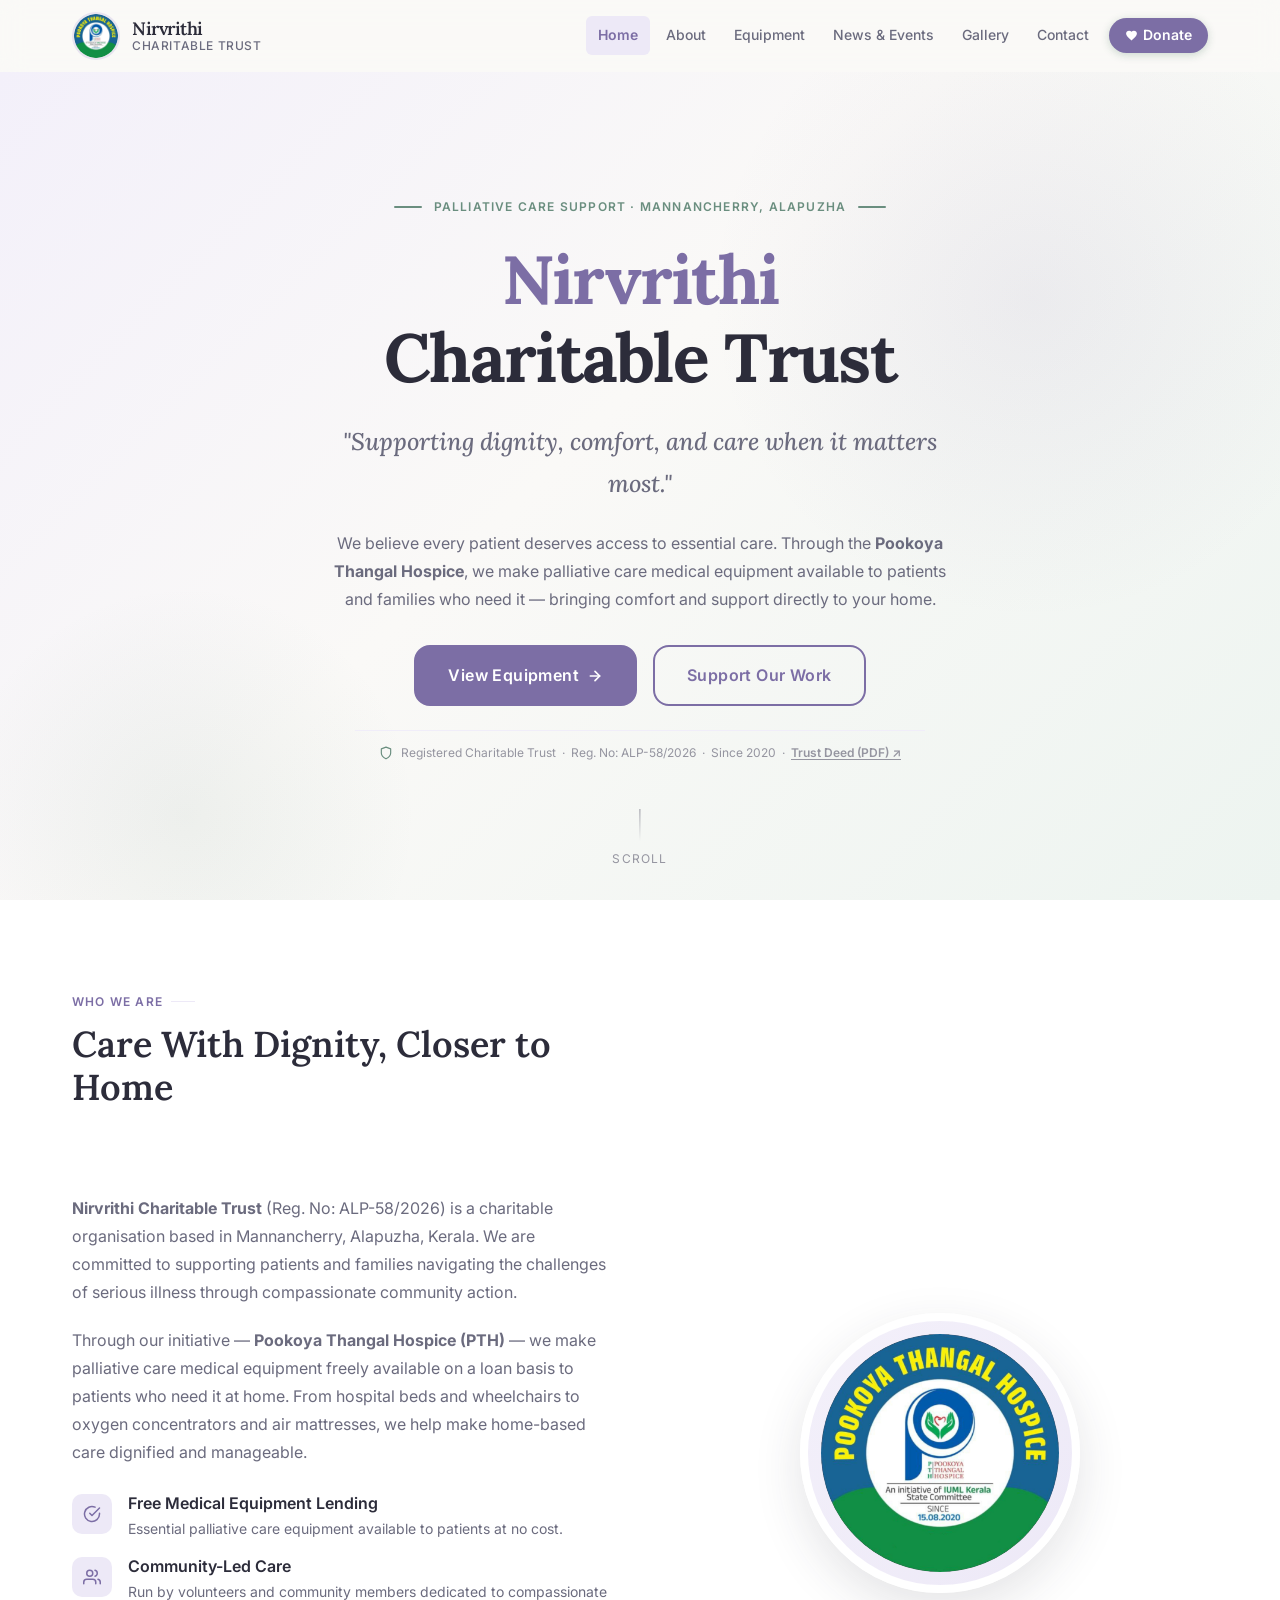
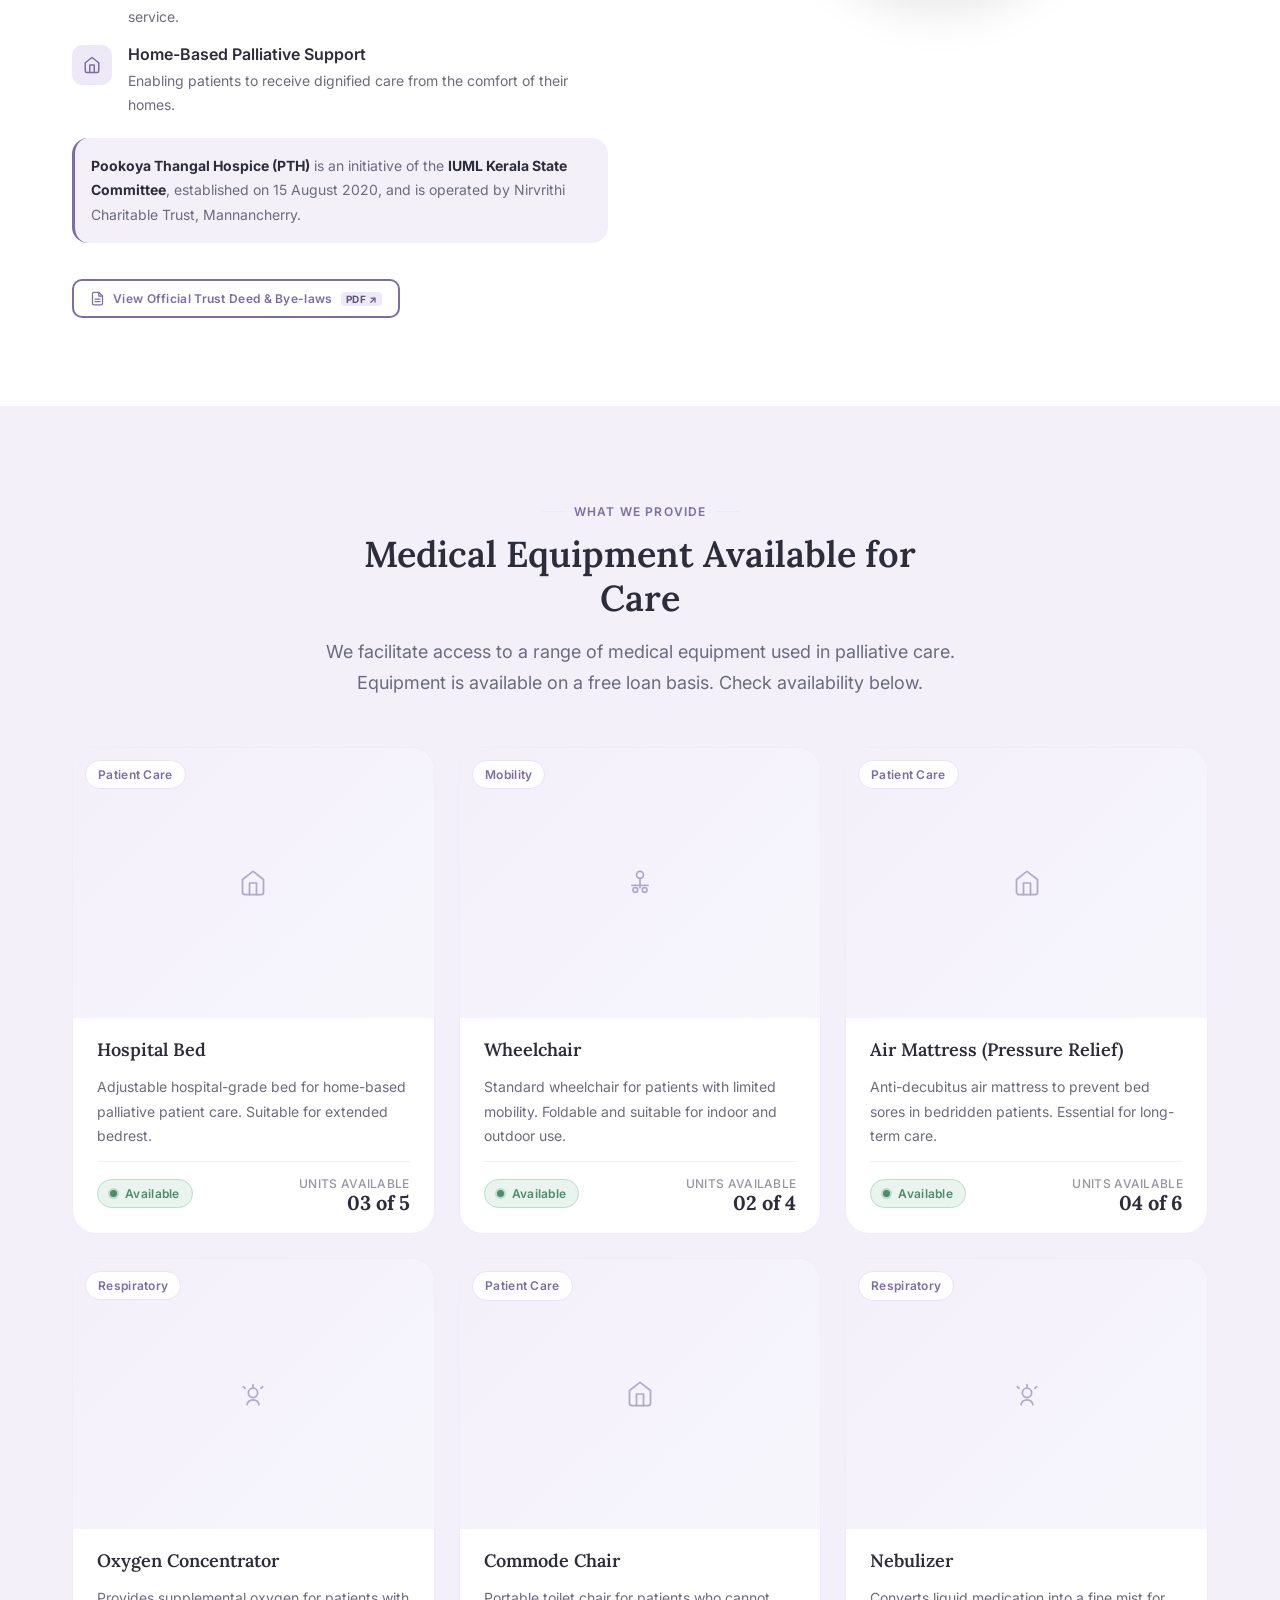
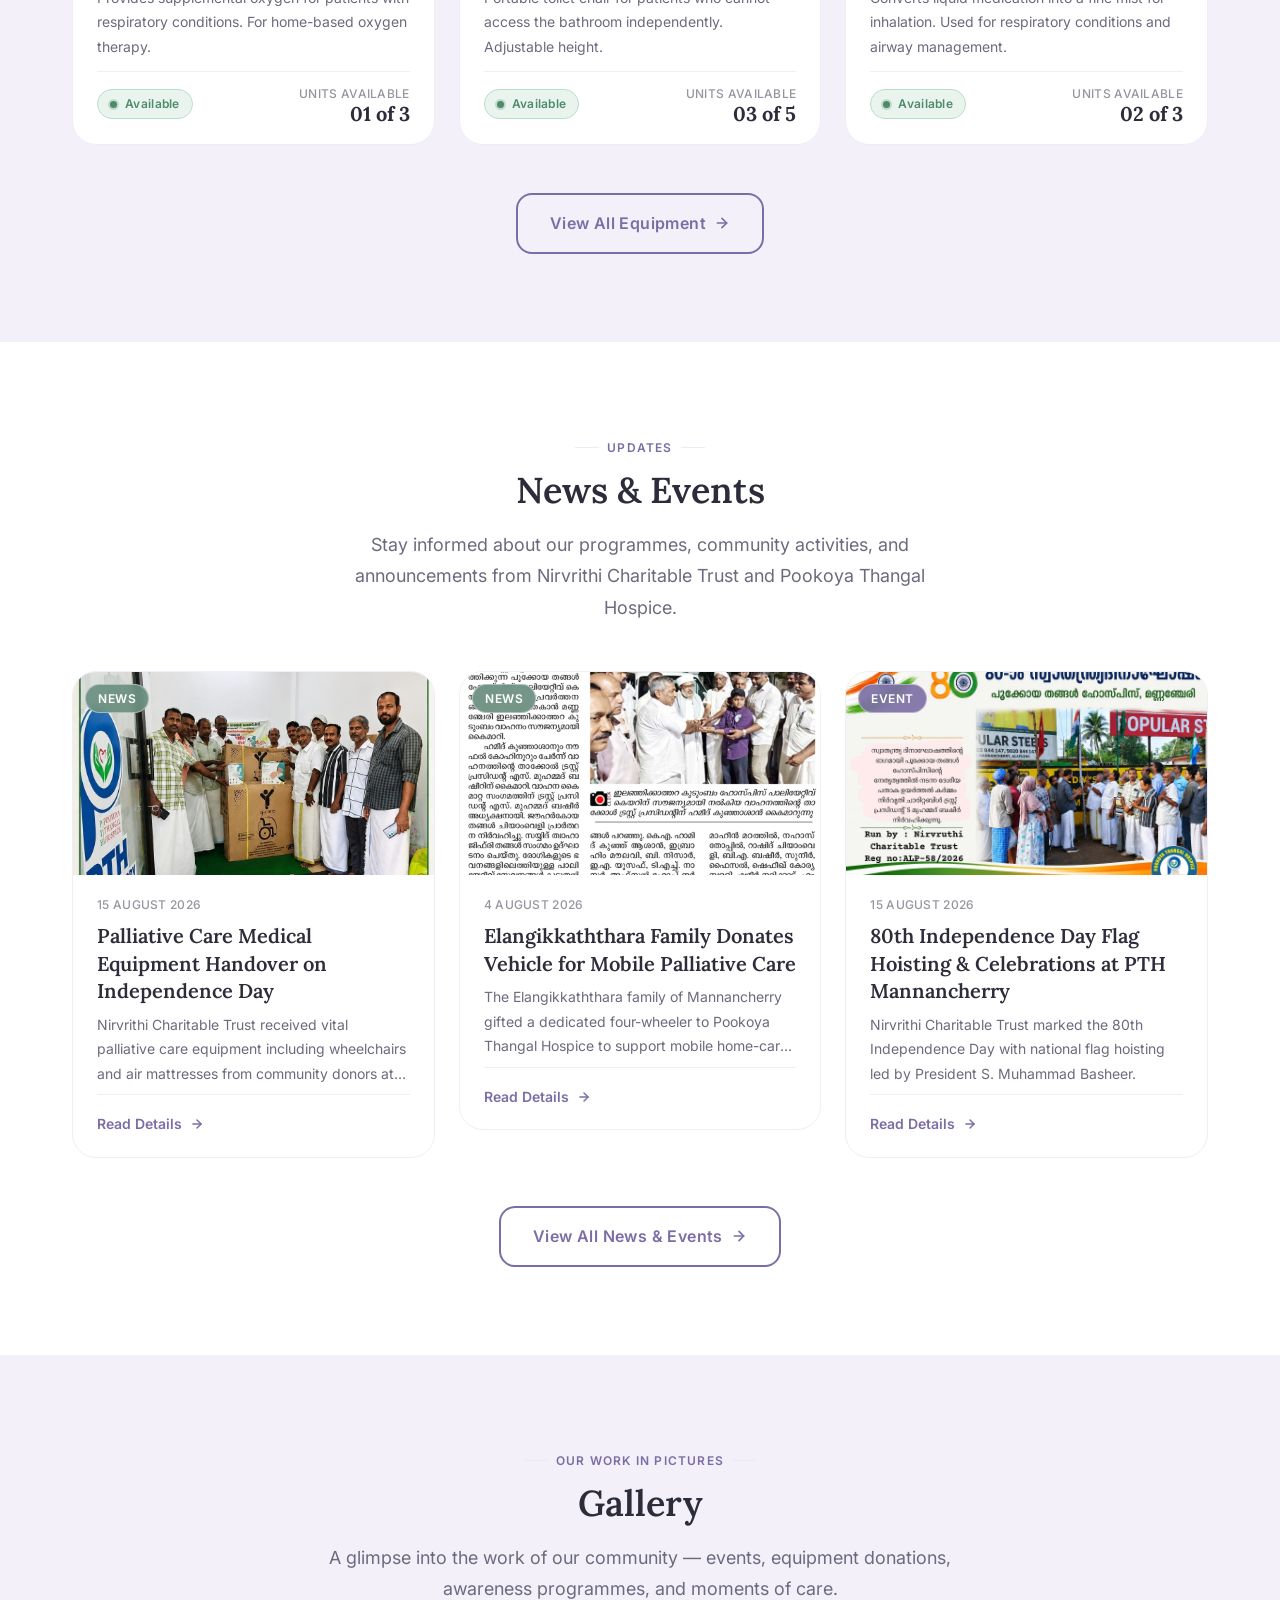
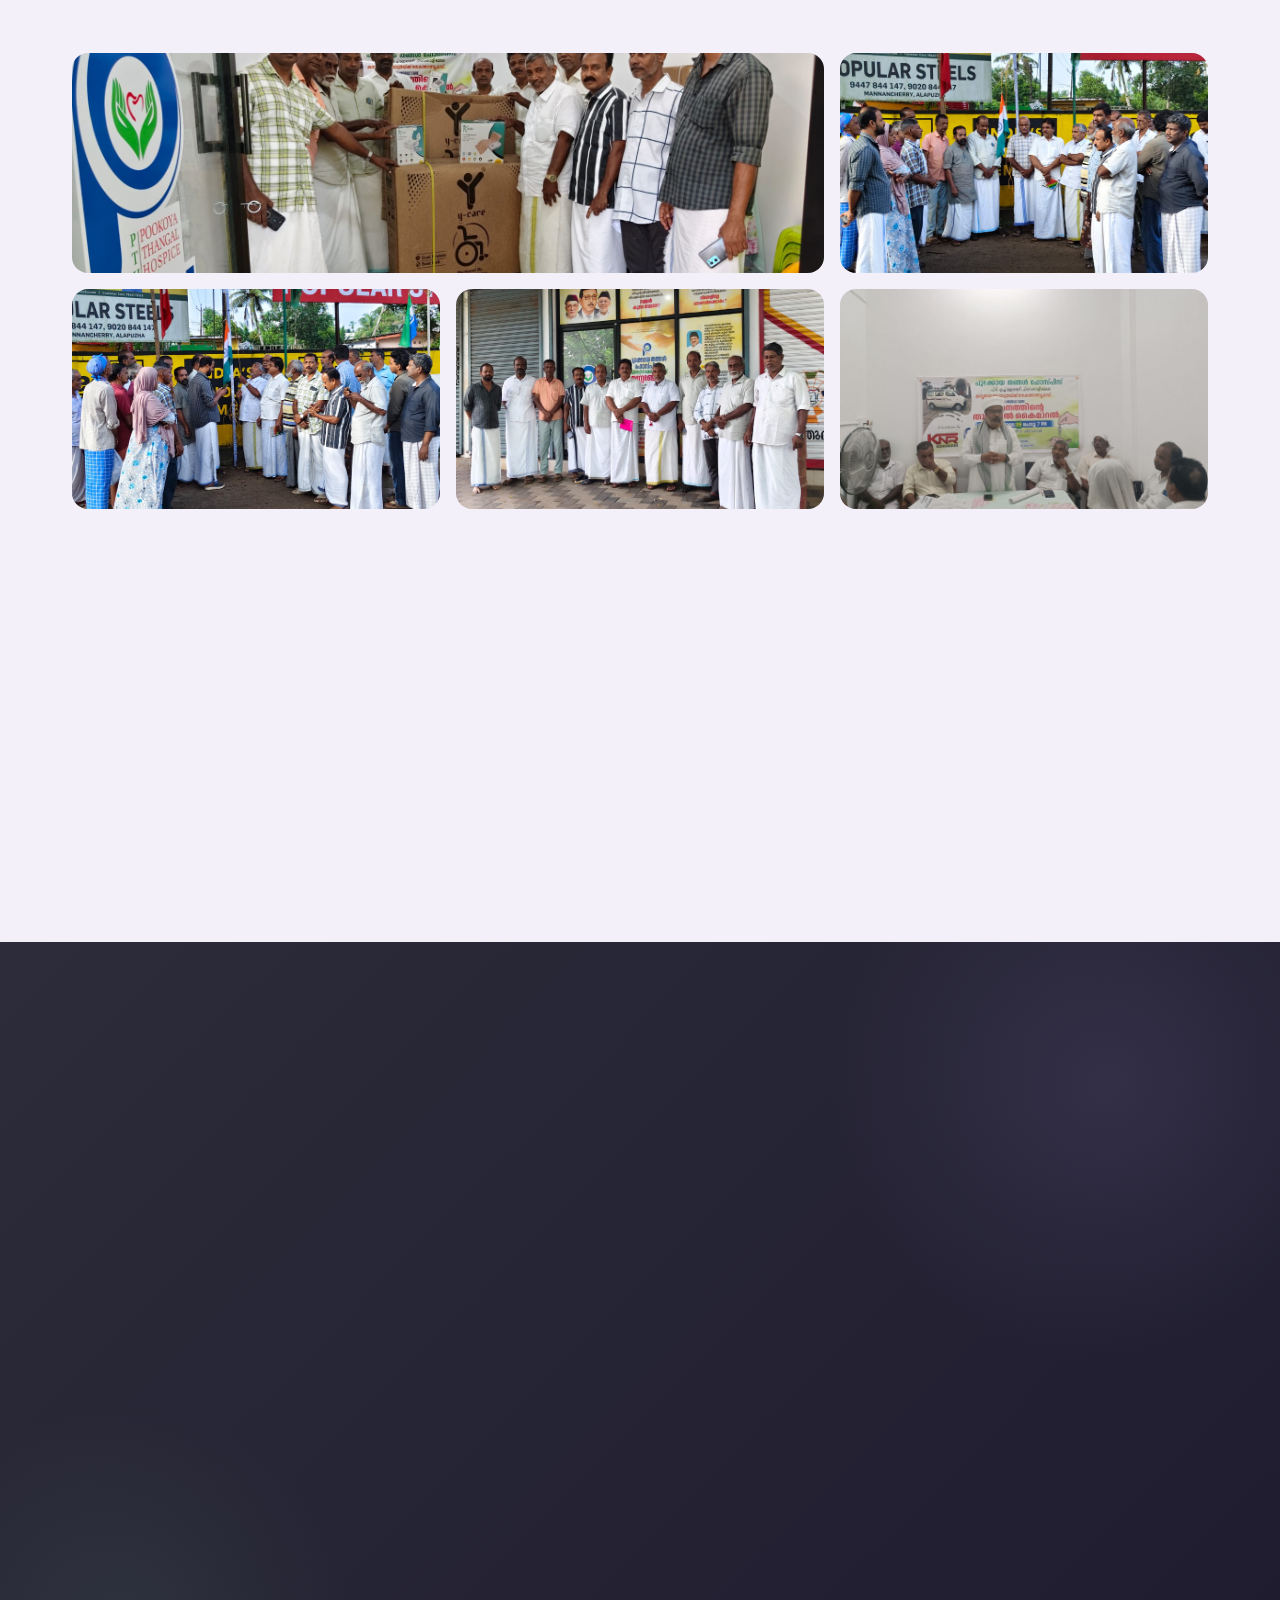
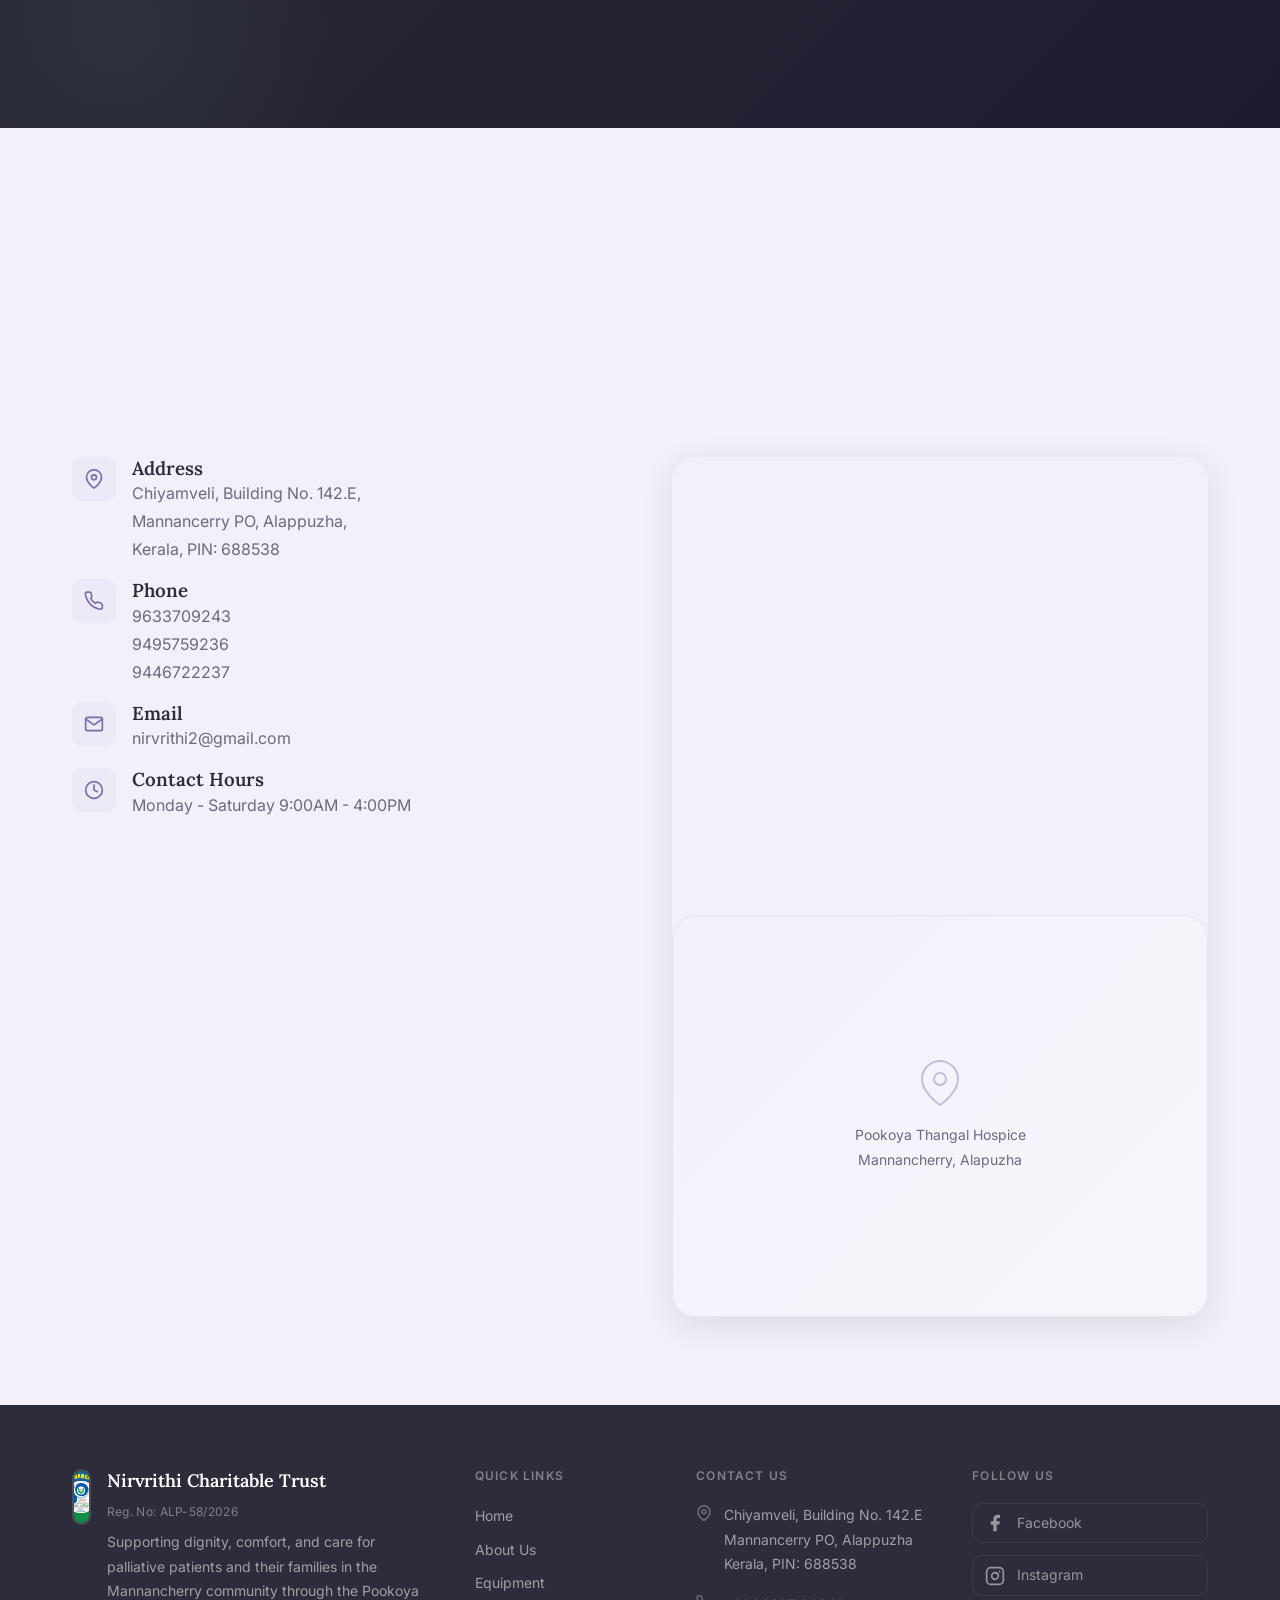
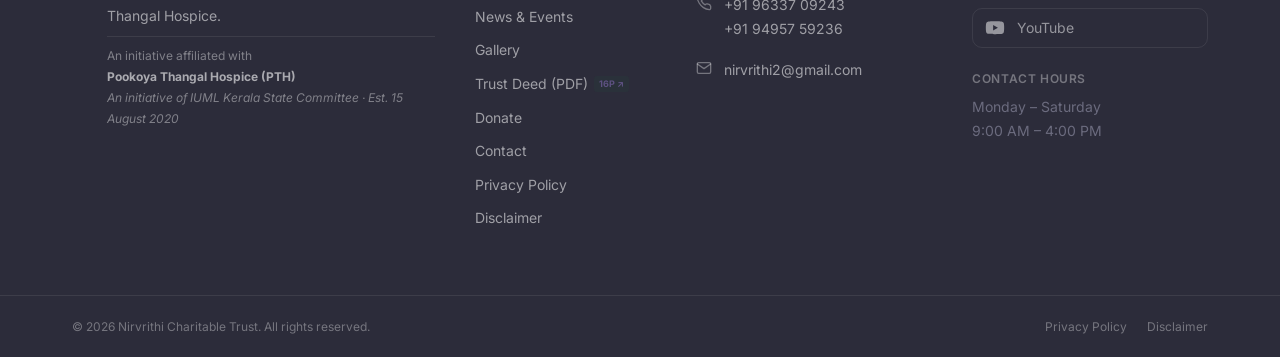
==== index.html @ ba228563 "ye" ====
<!DOCTYPE html>
<html lang="en">

<head>
  <meta charset="UTF-8" />
  <meta name="viewport" content="width=device-width, initial-scale=1.0" />

  <!-- SEO -->
  <title>Nirvrithi Charitable Trust | Palliative Care & Medical Equipment Support</title>
  <meta name="description"
    content="Nirvrithi Charitable Trust supports palliative care patients and families in Mannancherry, Alapuzha by providing access to essential medical equipment through the Pookoya Thangal Hospice." />
  <meta name="keywords"
    content="Nirvrithi Charitable Trust, Pookoya Thangal Hospice, palliative care, medical equipment, Mannancherry, Alapuzha, Kerala" />
  <meta name="author" content="Nirvrithi Charitable Trust" />
  <link rel="canonical" href="index.html" />

  <!-- Open Graph -->
  <meta property="og:type" content="website" />
  <meta property="og:title" content="Nirvrithi Charitable Trust | Palliative Care & Medical Equipment" />
  <meta property="og:description"
    content="Supporting dignity, comfort, and care when it matters most. Palliative care medical equipment for patients and families in Mannancherry, Alapuzha." />
  <meta property="og:image" content="assets/images/logo.png" />
  <meta property="og:url" content="index.html" />

  <!-- Favicon (use logo) -->
  <link rel="icon" type="image/png" href="assets/images/logo.png" />

  <!-- CSS -->
  <link rel="stylesheet" href="css/reset.css" />
  <link rel="stylesheet" href="css/tokens.css" />
  <link rel="stylesheet" href="css/components.css?v=1.1" />
  <link rel="stylesheet" href="css/pages.css?v=1.1" />
</head>

<body>

  <!-- ── Navbar ──────────────────────────────────────────── -->
  <div id="navbar-root"></div>

  <main>

    <!-- ════════════════════════════════════════════════════
       HERO SECTION
       ════════════════════════════════════════════════════ -->
    <section class="hero" id="home" aria-label="Hero — Nirvrithi Charitable Trust">
      <div class="hero__inner container">

        <!-- Center: Content -->
        <div class="hero__content">
          <div class="hero__eyebrow">
            <span class="hero__eyebrow-line"></span>
            Palliative Care Support · Mannancherry, Alapuzha
            <span class="hero__eyebrow-line"></span>
          </div>

          <h1 class="hero__title">
            <em>Nirvrithi</em><br>
            Charitable Trust
          </h1>

          <p class="hero__subtitle">
            "Supporting dignity, comfort, and care when it matters most."
          </p>

          <p class="hero__body">
            We believe every patient deserves access to essential care. Through the
            <strong>Pookoya Thangal Hospice</strong>, we make palliative care medical
            equipment available to patients and families who need it — bringing comfort
            and support directly to your home.
          </p>

          <div class="hero__actions">
            <a href="equipment.html" class="btn btn--primary btn--lg">
              View Equipment
              <svg width="16" height="16" viewBox="0 0 24 24" fill="none" stroke="currentColor" stroke-width="2.5"
                stroke-linecap="round" stroke-linejoin="round" aria-hidden="true">
                <line x1="5" y1="12" x2="19" y2="12" />
                <polyline points="12 5 19 12 12 19" />
              </svg>
            </a>
            <a href="#donate" class="btn btn--secondary btn--lg">
              Support Our Work
            </a>
          </div>

          <div class="hero__trust-note">
            <svg width="14" height="14" viewBox="0 0 24 24" fill="none" stroke="currentColor" stroke-width="2"
              stroke-linecap="round" stroke-linejoin="round" aria-hidden="true">
              <path d="M12 22s8-4 8-10V5l-8-3-8 3v7c0 6 8 10 8 10z" />
            </svg>
            <span>Registered Charitable Trust &nbsp;·&nbsp; Reg. No: ALP-58/2026 &nbsp;·&nbsp; Since 2020 &nbsp;·&nbsp; <a href="assets/Docs/NirvrithiCharitableTrust.pdf" target="_blank" rel="noopener noreferrer" style="color:inherit;text-decoration:underline;text-underline-offset:2px;font-weight:600;">Trust Deed (PDF) ↗</a></span>
          </div>
        </div>

      </div>

      <!-- Scroll indicator -->
      <div class="hero__scroll" aria-hidden="true">
        <div class="hero__scroll-line"></div>
        <span>Scroll</span>
      </div>
    </section>


    <!-- ════════════════════════════════════════════════════
       ABOUT / INTRO SECTION
       ════════════════════════════════════════════════════ -->
    <section class="about section section--white" id="about" aria-labelledby="about-heading">
      <div class="about__inner container">

        <!-- Left: Content -->
        <div class="about__content anim-fade-up">
          <div class="section-header section-header--left">
            <span class="section-header__eyebrow">Who We Are</span>
            <h2 class="section-header__title" id="about-heading">
              Care With Dignity, Closer to Home
            </h2>
          </div>

          <p class="about__text">
            <strong>Nirvrithi Charitable Trust</strong> (Reg. No: ALP-58/2026) is a charitable
            organisation based in Mannancherry, Alapuzha, Kerala. We are committed to supporting
            patients and families navigating the challenges of serious illness through compassionate
            community action.
          </p>

          <p class="about__text">
            Through our initiative — <strong>Pookoya Thangal Hospice (PTH)</strong> — we make
            palliative care medical equipment freely available on a loan basis to patients who need
            it at home. From hospital beds and wheelchairs to oxygen concentrators and air mattresses,
            we help make home-based care dignified and manageable.
          </p>

          <div class="about__features">
            <div class="about__feature">
              <div class="about__feature-icon" aria-hidden="true">
                <svg width="18" height="18" viewBox="0 0 24 24" fill="none" stroke="currentColor" stroke-width="2"
                  stroke-linecap="round" stroke-linejoin="round">
                  <path d="M22 11.08V12a10 10 0 1 1-5.93-9.14" />
                  <polyline points="22 4 12 14.01 9 11.01" />
                </svg>
              </div>
              <div class="about__feature-text">
                <h4>Free Medical Equipment Lending</h4>
                <p>Essential palliative care equipment available to patients at no cost.</p>
              </div>
            </div>
            <div class="about__feature">
              <div class="about__feature-icon" aria-hidden="true">
                <svg width="18" height="18" viewBox="0 0 24 24" fill="none" stroke="currentColor" stroke-width="2"
                  stroke-linecap="round" stroke-linejoin="round">
                  <path d="M17 21v-2a4 4 0 0 0-4-4H5a4 4 0 0 0-4 4v2" />
                  <circle cx="9" cy="7" r="4" />
                  <path d="M23 21v-2a4 4 0 0 0-3-3.87" />
                  <path d="M16 3.13a4 4 0 0 1 0 7.75" />
                </svg>
              </div>
              <div class="about__feature-text">
                <h4>Community-Led Care</h4>
                <p>Run by volunteers and community members dedicated to compassionate service.</p>
              </div>
            </div>
            <div class="about__feature">
              <div class="about__feature-icon" aria-hidden="true">
                <svg width="18" height="18" viewBox="0 0 24 24" fill="none" stroke="currentColor" stroke-width="2"
                  stroke-linecap="round" stroke-linejoin="round">
                  <path d="M3 9l9-7 9 7v11a2 2 0 0 1-2 2H5a2 2 0 0 1-2-2z" />
                  <polyline points="9 22 9 12 15 12 15 22" />
                </svg>
              </div>
              <div class="about__feature-text">
                <h4>Home-Based Palliative Support</h4>
                <p>Enabling patients to receive dignified care from the comfort of their homes.</p>
              </div>
            </div>
          </div>

          <div class="about__affiliation">
            <strong>Pookoya Thangal Hospice (PTH)</strong> is an initiative of the
            <strong>IUML Kerala State Committee</strong>, established on 15 August 2020,
            and is operated by Nirvrithi Charitable Trust, Mannancherry.
          </div>

          <div class="about__doc-cta" style="margin-top: var(--sp-4);">
            <a href="assets/Docs/NirvrithiCharitableTrust.pdf" target="_blank" rel="noopener noreferrer" class="btn btn--secondary btn--sm" style="display:inline-flex;align-items:center;gap:8px;">
              <svg width="15" height="15" viewBox="0 0 24 24" fill="none" stroke="currentColor" stroke-width="2" stroke-linecap="round" stroke-linejoin="round" aria-hidden="true">
                <path d="M14 2H6a2 2 0 0 0-2 2v16a2 2 0 0 0 2 2h12a2 2 0 0 0 2-2V8z"/>
                <polyline points="14 2 14 8 20 8"/>
                <line x1="16" y1="13" x2="8" y2="13"/>
                <line x1="16" y1="17" x2="8" y2="17"/>
              </svg>
              <span>View Official Trust Deed &amp; Bye-laws</span>
              <span class="nav__doc-badge" style="font-size:10px;">PDF ↗</span>
            </a>
          </div>
        </div>

        <!-- Right: Logo -->
        <div class="about__visual anim-fade-in delay-200">
          <div class="about__logo-frame">
            <img src="assets/images/logo.png"
              alt="Pookoya Thangal Hospice — an initiative of IUML Kerala State Committee, run by Nirvrithi Charitable Trust, since 15 August 2020"
              width="252" height="252" loading="lazy" />
          </div>
        </div>

      </div>
    </section>


    <!-- ════════════════════════════════════════════════════
       EQUIPMENT PREVIEW SECTION
       ════════════════════════════════════════════════════ -->
    <section class="equipment-preview section section--soft" id="equipment" aria-labelledby="equipment-heading">
      <div class="container">

        <div class="section-header anim-fade-up">
          <span class="section-header__eyebrow">What We Provide</span>
          <h2 class="section-header__title" id="equipment-heading">
            Medical Equipment Available for Care
          </h2>
          <p class="section-header__desc">
            We facilitate access to a range of medical equipment used in palliative care.
            Equipment is available on a free loan basis. Check availability below.
          </p>
        </div>

        <!-- Cards injected here by home.js -->
        <div class="cards-grid cards-grid--3" id="equipment-preview-grid" aria-live="polite">
          <!-- Equipment cards rendered by JS -->
        </div>

        <div class="view-all-row anim-fade-up delay-300">
          <a href="equipment.html" class="btn btn--secondary btn--lg">
            View All Equipment
            <svg width="16" height="16" viewBox="0 0 24 24" fill="none" stroke="currentColor" stroke-width="2.5"
              stroke-linecap="round" stroke-linejoin="round" aria-hidden="true">
              <line x1="5" y1="12" x2="19" y2="12" />
              <polyline points="12 5 19 12 12 19" />
            </svg>
          </a>
        </div>

      </div>
    </section>


    <!-- ════════════════════════════════════════════════════
       NEWS & EVENTS PREVIEW
       ════════════════════════════════════════════════════ -->
    <section class="news-preview section section--white" id="news" aria-labelledby="news-heading">
      <div class="container">

        <div class="section-header anim-fade-up">
          <span class="section-header__eyebrow">Updates</span>
          <h2 class="section-header__title" id="news-heading">News &amp; Events</h2>
          <p class="section-header__desc">
            Stay informed about our programmes, community activities, and announcements
            from Nirvrithi Charitable Trust and Pookoya Thangal Hospice.
          </p>
        </div>

        <!-- Cards injected here by home.js -->
        <div class="cards-grid cards-grid--3" id="news-preview-grid" aria-live="polite">
          <!-- News cards rendered by JS -->
        </div>

        <div class="view-all-row anim-fade-up delay-300">
          <a href="news.html" class="btn btn--secondary btn--lg">
            View All News &amp; Events
            <svg width="16" height="16" viewBox="0 0 24 24" fill="none" stroke="currentColor" stroke-width="2.5"
              stroke-linecap="round" stroke-linejoin="round" aria-hidden="true">
              <line x1="5" y1="12" x2="19" y2="12" />
              <polyline points="12 5 19 12 12 19" />
            </svg>
          </a>
        </div>

      </div>
    </section>


    <!-- ════════════════════════════════════════════════════
       GALLERY PREVIEW SECTION
       ════════════════════════════════════════════════════ -->
    <section class="gallery-preview section section--soft" id="gallery" aria-labelledby="gallery-heading">
      <div class="container">

        <div class="section-header anim-fade-up">
          <span class="section-header__eyebrow">Our Work in Pictures</span>
          <h2 class="section-header__title" id="gallery-heading">Gallery</h2>
          <p class="section-header__desc">
            A glimpse into the work of our community — events, equipment donations,
            awareness programmes, and moments of care.
          </p>
        </div>

        <!-- Gallery grid injected here by home.js -->
        <div class="gallery-grid" id="gallery-preview-grid" aria-label="Gallery preview">
          <!-- Gallery items rendered by JS -->
        </div>

        <div class="view-all-row anim-fade-up delay-300">
          <a href="gallery.html" class="btn btn--secondary btn--lg">
            View Full Gallery
            <svg width="16" height="16" viewBox="0 0 24 24" fill="none" stroke="currentColor" stroke-width="2.5"
              stroke-linecap="round" stroke-linejoin="round" aria-hidden="true">
              <line x1="5" y1="12" x2="19" y2="12" />
              <polyline points="12 5 19 12 12 19" />
            </svg>
          </a>
        </div>

      </div>
    </section>


    <!-- ════════════════════════════════════════════════════
       DONATION SECTION
       ════════════════════════════════════════════════════ -->
    <section class="donation section" id="donate" aria-labelledby="donate-heading">
      <div class="donation__inner container">

        <!-- Left: Content -->
        <div class="donation__content anim-fade-up">
          <span class="donation__eyebrow">Make a Difference</span>
          <h2 class="donation__title" id="donate-heading">
            Help Us Continue<br>the Work
          </h2>
          <p class="donation__desc">
            Your support helps us maintain and expand our equipment inventory, enabling
            more patients and families in need to access palliative care tools at home.
            Every contribution — large or small — directly supports the dignity and
            comfort of those in our community who need it most.
          </p>

          <div class="donation__impact">
            <p class="donation__impact-title">Your donation helps provide:</p>
            <div class="donation__impact-item">Hospital beds for home-based patient care</div>
            <div class="donation__impact-item">Wheelchairs for mobility support</div>
            <div class="donation__impact-item">Oxygen equipment for respiratory care</div>
            <div class="donation__impact-item">Air mattresses to prevent pressure sores</div>
            <div class="donation__impact-item">Mobile care transport for home visits</div>
          </div>

          <div class="donation__cta">
            <a href="#contact" class="btn btn--sage btn--lg">
              Contact Us to Donate
            </a>
          </div>
        </div>

        <!-- Right: Donation Details -->
        <div class="donation__details anim-fade-up delay-200">

          <!-- Bank Details -->
          <div class="donation-box">
            <p class="donation-box__label">
              <svg width="14" height="14" viewBox="0 0 24 24" fill="none" stroke="currentColor" stroke-width="2"
                stroke-linecap="round" stroke-linejoin="round"
                style="display:inline;vertical-align:middle;margin-right:6px;" aria-hidden="true">
                <rect x="2" y="5" width="20" height="14" rx="2" />
                <line x1="2" y1="10" x2="22" y2="10" />
              </svg>
              Bank Transfer
            </p>
            <div class="donation-box__rows">
              <div class="donation-box__row">
                <span class="donation-box__field">Account Name</span>
                <!-- PLACEHOLDER: Replace with actual account name -->
                <span class="donation-box__value donation-box__placeholder">Nirvrithi Charitable Trust</span>
              </div>
              <div class="donation-box__row">
                <span class="donation-box__field">Bank Name</span>
                <!-- PLACEHOLDER: Replace with actual bank name -->
                <span class="donation-box__value donation-box__placeholder">Kerala Gramin Bank</span>
              </div>
              <div class="donation-box__row">
                <span class="donation-box__field">Account Number</span>
                <!-- PLACEHOLDER: Replace with actual account number -->
                <span class="donation-box__value donation-box__placeholder">40698101104561</span>
              </div>
              <div class="donation-box__row">
                <span class="donation-box__field">IFSC Code</span>
                <!-- PLACEHOLDER: Replace with actual IFSC code -->
                <span class="donation-box__value donation-box__placeholder">KLGB0040698</span>
              </div>
              <div class="donation-box__row">
                <span class="donation-box__field">Branch</span>
                <!-- PLACEHOLDER: Replace with actual branch name -->
                <span class="donation-box__value donation-box__placeholder">Kalavoor Branch</span>
              </div>
            </div>
          </div>

          <!-- UPI Details -->
          <div class="donation-box donation-box--upi">
            <p class="donation-box__label">
              <svg width="14" height="14" viewBox="0 0 24 24" fill="none" stroke="currentColor" stroke-width="2"
                stroke-linecap="round" stroke-linejoin="round"
                style="display:inline;vertical-align:middle;margin-right:6px;" aria-hidden="true">
                <rect x="5" y="2" width="14" height="20" rx="2" ry="2" />
                <line x1="12" y1="18" x2="12.01" y2="18" />
              </svg>
              UPI Payment
            </p>
            <div class="donation-box__rows">
              <div class="donation-box__row">
                <span class="donation-box__field">UPI ID</span>
                <span class="donation-box__value">40698101104561@cnrb</span>
              </div>
            </div>
          </div>

          <p style="font-size:var(--text-xs);color:rgba(255,255,255,0.35);text-align:center;margin-top:var(--sp-2);">
            For equipment donations or in-kind support, please contact us directly.
          </p>

        </div>
      </div>
    </section>


    <!-- ════════════════════════════════════════════════════
       CONTACT SECTION
       ════════════════════════════════════════════════════ -->
    <section class="contact section section--soft" id="contact" aria-labelledby="contact-heading">
      <div class="container">

        <div class="section-header anim-fade-up">
          <span class="section-header__eyebrow">Get in Touch</span>
          <h2 class="section-header__title" id="contact-heading">Contact Us</h2>
          <p class="section-header__desc">
            Whether you need equipment, wish to donate, or want to volunteer — we're
            here to help. Reach out to Nirvrithi Charitable Trust or
            Pookoya Thangal Hospice.
          </p>
        </div>

        <div class="contact__inner">

          <!-- Contact Info -->
          <div class="contact__info anim-fade-up">
            <div class="contact__items">

              <div class="contact__item">
                <div class="contact__item-icon" aria-hidden="true">
                  <svg width="20" height="20" viewBox="0 0 24 24" fill="none" stroke="currentColor" stroke-width="2"
                    stroke-linecap="round" stroke-linejoin="round">
                    <path d="M21 10c0 7-9 13-9 13s-9-6-9-13a9 9 0 0 1 18 0z" />
                    <circle cx="12" cy="10" r="3" />
                  </svg>
                </div>
                <div class="contact__item-content">
                  <h3>Address</h3>
                  <p>
                    Chiyamveli,
                    Building No. 142.E, <br>
                    Mannancerry PO, Alappuzha, <br>
                    Kerala, PIN: 688538
                    <!-- PLACEHOLDER: Add full postal address and PIN code -->
                  </p>
                </div>
              </div>

              <div class="contact__item">
                <div class="contact__item-icon" aria-hidden="true">
                  <svg width="20" height="20" viewBox="0 0 24 24" fill="none" stroke="currentColor" stroke-width="2"
                    stroke-linecap="round" stroke-linejoin="round">
                    <path
                      d="M22 16.92v3a2 2 0 0 1-2.18 2 19.79 19.79 0 0 1-8.63-3.07A19.5 19.5 0 0 1 4.69 12 19.79 19.79 0 0 1 1.61 3.43 2 2 0 0 1 3.6 1.27h3a2 2 0 0 1 2 1.72c.127.96.361 1.903.7 2.81a2 2 0 0 1-.45 2.11L7.91 8.91a16 16 0 0 0 5.86 5.86l.91-.92a2 2 0 0 1 2.11-.45c.907.339 1.85.573 2.81.7A2 2 0 0 1 21.27 16z" />
                  </svg>
                </div>
                <div class="contact__item-content">
                  <h3>Phone</h3>
                  <!-- PLACEHOLDER: Replace with actual phone number -->
                  <a href="tel:+919633709243">9633709243</a><br>
                  <a href="tel:+919495759236">9495759236</a><br>
                  <a href="tel:+919446722237">9446722237</a>
                </div>
              </div>

              <div class="contact__item">
                <div class="contact__item-icon" aria-hidden="true">
                  <svg width="20" height="20" viewBox="0 0 24 24" fill="none" stroke="currentColor" stroke-width="2"
                    stroke-linecap="round" stroke-linejoin="round">
                    <path d="M4 4h16c1.1 0 2 .9 2 2v12c0 1.1-.9 2-2 2H4c-1.1 0-2-.9-2-2V6c0-1.1.9-2 2-2z" />
                    <polyline points="22,6 12,13 2,6" />
                  </svg>
                </div>
                <div class="contact__item-content">
                  <h3>Email</h3>
                  <!-- PLACEHOLDER: Replace with actual email address -->
                  <a href="mailto:nirvrithi2@gmail.com ">nirvrithi2@gmail.com </a>
                </div>
              </div>

              <div class="contact__item">
                <div class="contact__item-icon" aria-hidden="true">
                  <svg width="20" height="20" viewBox="0 0 24 24" fill="none" stroke="currentColor" stroke-width="2"
                    stroke-linecap="round" stroke-linejoin="round">
                    <circle cx="12" cy="12" r="10" />
                    <polyline points="12 6 12 12 16 14" />
                  </svg>
                </div>
                <div class="contact__item-content">
                  <h3>Contact Hours</h3>
                  <!-- PLACEHOLDER: Replace with actual contact hours -->
                  <p>Monday - Saturday 9:00AM - 4:00PM </p>
                </div>
              </div>

            </div>
          </div>

          <!-- Map -->
          <div class="contact__map anim-fade-in delay-200">
            <iframe
              src="https://www.google.com/maps/embed?pb=!1m17!1m12!1m3!1d3934.262934971976!2d76.33949677502562!3d9.572588290512067!2m3!1f0!2f0!3f0!3m2!1i1024!2i768!4f13.1!3m2!1m1!2zOcKwMzQnMjEuMyJOIDc2wrAyMCczMS41IkU!5e0!3m2!1sen!2sin!4v1790093709885!5m2!1sen!2sin"
              width="600" height="450" style="border:0;" allowfullscreen="" loading="lazy"
              referrerpolicy="strict-origin-when-cross-origin"></iframe>
            <div class="contact__map-placeholder" aria-label="Map of Pookoya Thangal Hospice location">
              <svg width="48" height="48" viewBox="0 0 24 24" fill="none" stroke="currentColor" stroke-width="1"
                stroke-linecap="round" stroke-linejoin="round" aria-hidden="true">
                <path d="M21 10c0 7-9 13-9 13s-9-6-9-13a9 9 0 0 1 18 0z" />
                <circle cx="12" cy="10" r="3" />
              </svg>
              <p>
                Pookoya Thangal Hospice<br>Mannancherry, Alapuzha
              </p>
            </div>
          </div>

        </div>
      </div>
    </section>

  </main>

  <!-- ── Footer ──────────────────────────────────────────── -->
  <div id="footer-root"></div>

  <!-- ── Scripts ─────────────────────────────────────────── -->
  <!-- Data -->
  <script src="js/data/equipment.js"></script>
  <script src="js/data/news.js"></script>
  <script src="js/data/gallery.js"></script>
  <!-- Utilities -->
  <script src="js/utils/animations.js"></script>
  <!-- Components -->
  <script src="js/components/navbar.js?v=1.2"></script>
  <script src="js/components/footer.js?v=1.1"></script>
  <script src="js/components/equipment-card.js"></script>
  <script src="js/components/news-card.js"></script>
  <script src="js/components/gallery-grid.js"></script>
  <!-- Pages -->
  <script src="js/pages/home.js"></script>

</body>

</html>
---- css/tokens.css ----
/* ============================================================
   DESIGN TOKENS — Nirvrithi Charitable Trust
   Central source of truth for all design values.
   ============================================================ */

/* Google Fonts — Lora (display) + Inter (body) */
@import url('https://fonts.googleapis.com/css2?family=Lora:ital,wght@0,400;0,500;0,600;0,700;1,400;1,500&family=Inter:wght@300;400;500;600;700&display=swap');

:root {

  /* ── Color Palette ─────────────────────────────── */

  /* Backgrounds */
  --clr-bg:               #FAF9F7;   /* Warm ivory — primary page background */
  --clr-surface:          #FFFFFF;   /* Pure white — cards and surfaces */
  --clr-surface-soft:     #F3F0FA;   /* Very light lavender — alternate sections */
  --clr-surface-sage:     #EDF4F0;   /* Soft sage tint — tertiary sections */

  /* Brand — Primary (Muted Lavender) */
  --clr-primary:          #7C6EA5;
  --clr-primary-dark:     #5E5182;
  --clr-primary-hover:    #6B5D93;
  --clr-primary-light:    #EDE9F7;
  --clr-primary-xlight:   #F7F5FC;

  /* Brand — Secondary (Sage Green) */
  --clr-secondary:        #6A8E7F;
  --clr-secondary-dark:   #4E6E60;
  --clr-secondary-light:  #E8F2ED;

  /* Status — Available */
  --clr-available:        #4E8B6A;
  --clr-available-bg:     #EAF4EF;
  --clr-available-border: #B7DEC9;

  /* Status — Unavailable */
  --clr-unavailable:      #B05050;
  --clr-unavailable-bg:   #F9EDED;
  --clr-unavailable-border: #E8BCBC;

  /* Text */
  --clr-text:             #2C2C3A;   /* Charcoal — primary text */
  --clr-text-muted:       #6B6B7E;   /* Medium gray — secondary text */
  --clr-text-light:       #9595A0;   /* Light gray — metadata, labels */
  --clr-text-inverse:     #FFFFFF;   /* White text for dark bg */

  /* Borders */
  --clr-border:           #E8E4F0;   /* Soft lavender border */
  --clr-border-soft:      #F0EDF9;   /* Very soft border */
  --clr-border-sage:      #D4E6DD;   /* Sage-tinted border */

  /* ── Shadows ──────────────────────────────────── */
  --shadow-xs:   0 1px 3px rgba(44, 44, 58, 0.05);
  --shadow-sm:   0 2px 8px rgba(44, 44, 58, 0.07);
  --shadow-md:   0 4px 16px rgba(44, 44, 58, 0.09);
  --shadow-lg:   0 8px 32px rgba(44, 44, 58, 0.11);
  --shadow-xl:   0 16px 48px rgba(44, 44, 58, 0.13);
  --shadow-primary: 0 6px 24px rgba(124, 110, 165, 0.25);
  --shadow-secondary: 0 6px 24px rgba(106, 142, 127, 0.25);

  /* ── Typography ───────────────────────────────── */
  --font-display: 'Lora', Georgia, 'Times New Roman', serif;
  --font-body:    'Inter', system-ui, -apple-system, sans-serif;

  /* Font Weights */
  --fw-light:     300;
  --fw-regular:   400;
  --fw-medium:    500;
  --fw-semibold:  600;
  --fw-bold:      700;

  /* Type Scale (fluid-friendly) */
  --text-xs:      0.75rem;    /* 12px */
  --text-sm:      0.875rem;   /* 14px */
  --text-base:    1rem;       /* 16px */
  --text-lg:      1.125rem;   /* 18px */
  --text-xl:      1.25rem;    /* 20px */
  --text-2xl:     1.5rem;     /* 24px */
  --text-3xl:     1.875rem;   /* 30px */
  --text-4xl:     2.25rem;    /* 36px */
  --text-5xl:     3rem;       /* 48px */
  --text-6xl:     3.75rem;    /* 60px */
  --text-7xl:     4.5rem;     /* 72px */

  /* Line Heights */
  --lh-tight:     1.2;
  --lh-snug:      1.375;
  --lh-normal:    1.6;
  --lh-relaxed:   1.75;

  /* Letter Spacing */
  --ls-tight:     -0.025em;
  --ls-normal:    0;
  --ls-wide:      0.025em;
  --ls-wider:     0.05em;
  --ls-widest:    0.1em;

  /* ── Spacing ──────────────────────────────────── */
  --sp-1:   0.25rem;   /* 4px */
  --sp-2:   0.5rem;    /* 8px */
  --sp-3:   0.75rem;   /* 12px */
  --sp-4:   1rem;      /* 16px */
  --sp-5:   1.25rem;   /* 20px */
  --sp-6:   1.5rem;    /* 24px */
  --sp-8:   2rem;      /* 32px */
  --sp-10:  2.5rem;    /* 40px */
  --sp-12:  3rem;      /* 48px */
  --sp-16:  4rem;      /* 64px */
  --sp-20:  5rem;      /* 80px */
  --sp-24:  6rem;      /* 96px */
  --sp-32:  8rem;      /* 128px */

  /* ── Border Radius ────────────────────────────── */
  --radius-xs:    0.25rem;
  --radius-sm:    0.375rem;
  --radius-md:    0.625rem;
  --radius-lg:    1rem;
  --radius-xl:    1.5rem;
  --radius-2xl:   2rem;
  --radius-full:  9999px;

  /* ── Layout ───────────────────────────────────── */
  --container-max:  1200px;
  --container-pad:  clamp(1rem, 5vw, 2rem);
  --nav-height:     72px;
  --section-pad-y:  clamp(3.5rem, 8vw, 5.5rem);

  /* ── Transitions ──────────────────────────────── */
  --ease-out:     cubic-bezier(0.25, 0.46, 0.45, 0.94);
  --ease-in-out:  cubic-bezier(0.45, 0, 0.55, 1);
  --ease-bounce:  cubic-bezier(0.34, 1.56, 0.64, 1);
  --transition-fast:   150ms var(--ease-out);
  --transition-base:   250ms var(--ease-out);
  --transition-slow:   400ms var(--ease-out);
  --transition-slower: 600ms var(--ease-out);

  /* ── Z-Index Scale ────────────────────────────── */
  --z-below:      -1;
  --z-base:       0;
  --z-raised:     10;
  --z-dropdown:   100;
  --z-sticky:     200;
  --z-overlay:    300;
  --z-modal:      400;
  --z-toast:      500;
}

/* ── Base Typography ────────────────────────────── */

body {
  font-family: var(--font-body);
  font-size: var(--text-base);
  font-weight: var(--fw-regular);
  color: var(--clr-text);
  background-color: var(--clr-bg);
  line-height: var(--lh-normal);
}

h1, h2, h3, h4, h5, h6 {
  font-family: var(--font-display);
  font-weight: var(--fw-semibold);
  line-height: var(--lh-tight);
  color: var(--clr-text);
}

p {
  line-height: var(--lh-relaxed);
  color: var(--clr-text-muted);
}

a {
  color: var(--clr-primary);
  transition: color var(--transition-fast);
}
a:hover {
  color: var(--clr-primary-dark);
}

/* ── Utility Classes ──────────────────────────────── */
.container {
  max-width: var(--container-max);
  margin-inline: auto;
  padding-inline: var(--container-pad);
}

.section {
  padding-block: var(--section-pad-y);
}

.section--soft {
  background-color: var(--clr-surface-soft);
}

.section--sage {
  background-color: var(--clr-surface-sage);
}

.section--white {
  background-color: var(--clr-surface);
}

/* Scroll-animation classes */
.anim-fade-up {
  opacity: 0;
  transform: translateY(28px);
  transition: opacity var(--transition-slower), transform var(--transition-slower);
}
.anim-fade-up.is-visible {
  opacity: 1;
  transform: translateY(0);
}
.anim-fade-in {
  opacity: 0;
  transition: opacity var(--transition-slower);
}
.anim-fade-in.is-visible {
  opacity: 1;
}

/* Stagger delays */
.delay-100 { transition-delay: 100ms; }
.delay-200 { transition-delay: 200ms; }
.delay-300 { transition-delay: 300ms; }
.delay-400 { transition-delay: 400ms; }
.delay-500 { transition-delay: 500ms; }
.delay-600 { transition-delay: 600ms; }

/* Visually hidden (accessible) */
.sr-only {
  position: absolute;
  width: 1px;
  height: 1px;
  padding: 0;
  margin: -1px;
  overflow: hidden;
  clip: rect(0, 0, 0, 0);
  white-space: nowrap;
  border-width: 0;
}
---- css/components.css ----
/* ============================================================
   COMPONENTS — Nirvrithi Charitable Trust
   All reusable UI components: Navbar, Footer, Buttons, Cards,
   Badges, Filter Bar, Gallery, Lightbox, Section Headers.
   ============================================================ */

/* ════════════════════════════════════════════════════════════
   NAVBAR
   ════════════════════════════════════════════════════════════ */

.navbar {
  position: fixed;
  top: 0;
  left: 0;
  right: 0;
  z-index: 1000;
  height: var(--nav-height);
  background: rgba(250, 249, 247, 0.85);
  backdrop-filter: blur(12px);
  -webkit-backdrop-filter: blur(12px);
  border-bottom: 1px solid transparent;
  transition:
    background var(--transition-base),
    border-color var(--transition-base),
    box-shadow var(--transition-base);
}

.navbar--scrolled {
  background: rgba(250, 249, 247, 0.97);
  border-bottom-color: var(--clr-border);
  box-shadow: var(--shadow-sm);
}

.navbar__inner {
  display: flex;
  align-items: center;
  justify-content: space-between;
  height: 100%;
  gap: var(--sp-6);
}

/* Brand */
.navbar__brand {
  display: flex;
  align-items: center;
  gap: var(--sp-3);
  flex-shrink: 0;
  text-decoration: none;
}

.navbar__logo {
  width: 48px;
  height: 48px;
  border-radius: var(--radius-full);
  object-fit: cover;
  border: 2px solid var(--clr-border);
  transition: border-color var(--transition-fast);
}
.navbar__brand:hover .navbar__logo {
  border-color: var(--clr-primary-light);
}

.navbar__brand-text {
  display: flex;
  flex-direction: column;
  line-height: 1.2;
}

.navbar__brand-name {
  font-family: var(--font-display);
  font-size: var(--text-lg);
  font-weight: var(--fw-semibold);
  color: var(--clr-text);
  letter-spacing: var(--ls-tight);
}

.navbar__brand-sub {
  font-family: var(--font-body);
  font-size: var(--text-xs);
  font-weight: var(--fw-medium);
  color: var(--clr-text-muted);
  letter-spacing: var(--ls-wider);
  text-transform: uppercase;
}

/* Desktop Nav Links */
.navbar__nav {
  flex: 1;
  display: flex;
  justify-content: flex-end;
}

.navbar__links {
  display: flex;
  align-items: center;
  gap: var(--sp-1);
  list-style: none;
}

.nav__link {
  display: inline-flex;
  align-items: center;
  padding: var(--sp-2) var(--sp-3);
  font-family: var(--font-body);
  font-size: var(--text-sm);
  font-weight: var(--fw-medium);
  color: var(--clr-text-muted);
  border-radius: var(--radius-sm);
  transition:
    color var(--transition-fast),
    background var(--transition-fast);
  white-space: nowrap;
}

.nav__link:hover {
  color: var(--clr-primary);
  background: var(--clr-primary-xlight);
}

.nav__link--active {
  color: var(--clr-primary);
  background: var(--clr-primary-light);
  font-weight: var(--fw-semibold);
}

/* Document Nav Link (Trust Deed PDF) */
.nav__link--doc {
  display: inline-flex;
  align-items: center;
  gap: 6px;
  background: rgba(30, 86, 60, 0.05);
  border: 1px solid rgba(30, 86, 60, 0.22);
  border-radius: var(--radius-full);
  padding: 4px 10px;
  font-size: var(--text-xs);
  font-weight: var(--fw-medium);
  color: var(--clr-text);
  transition: all var(--transition-fast);
}

.nav__link--doc:hover {
  background: var(--clr-primary-xlight);
  border-color: var(--clr-primary);
  color: var(--clr-primary);
  transform: translateY(-1px);
}

.nav__doc-icon {
  flex-shrink: 0;
  color: var(--clr-primary);
}

.nav__doc-badge {
  display: inline-flex;
  align-items: center;
  font-size: 9px;
  font-weight: var(--fw-bold);
  padding: 1px 5px;
  border-radius: 4px;
  background: var(--clr-primary-light);
  color: var(--clr-primary-dark);
  letter-spacing: 0.5px;
  line-height: 1.2;
}

/* Donate Nav CTA Link */
.nav__link--donate {
  display: inline-flex;
  align-items: center;
  gap: 5px;
  background: var(--clr-primary);
  color: #ffffff !important;
  font-size: var(--text-sm);
  font-weight: var(--fw-semibold);
  border-radius: var(--radius-full);
  padding: 6px 16px;
  box-shadow: 0 2px 8px rgba(30, 86, 60, 0.22);
  transition: all var(--transition-fast);
  margin-left: var(--sp-1);
}

.nav__link--donate:hover {
  background: var(--clr-primary-dark);
  color: #ffffff !important;
  transform: translateY(-1px);
  box-shadow: 0 4px 12px rgba(30, 86, 60, 0.32);
}

.nav__donate-icon {
  flex-shrink: 0;
}

/* Hamburger */
.navbar__hamburger {
  display: none;
  flex-direction: column;
  justify-content: center;
  gap: 5px;
  width: 40px;
  height: 40px;
  padding: var(--sp-2);
  border-radius: var(--radius-md);
  transition: background var(--transition-fast);
  flex-shrink: 0;
}

.navbar__hamburger:hover {
  background: var(--clr-primary-xlight);
}

.hamburger__line {
  display: block;
  height: 2px;
  width: 100%;
  background: var(--clr-text);
  border-radius: 2px;
  transition:
    transform var(--transition-base),
    opacity var(--transition-fast);
  transform-origin: center;
}

.navbar__hamburger.is-open .hamburger__line:nth-child(1) {
  transform: translateY(7px) rotate(45deg);
}
.navbar__hamburger.is-open .hamburger__line:nth-child(2) {
  opacity: 0;
  transform: scaleX(0);
}
.navbar__hamburger.is-open .hamburger__line:nth-child(3) {
  transform: translateY(-7px) rotate(-45deg);
}

/* Mobile Menu */
.mobile-menu {
  position: fixed;
  top: var(--nav-height);
  left: 0;
  right: 0;
  bottom: 0;
  height: calc(100vh - var(--nav-height));
  background: var(--clr-bg);
  backdrop-filter: blur(20px);
  -webkit-backdrop-filter: blur(20px);
  z-index: 1001;
  transform: translateY(-8px);
  opacity: 0;
  visibility: hidden;
  pointer-events: none;
  transition:
    transform var(--transition-base),
    opacity var(--transition-base),
    visibility var(--transition-base);
  overflow-y: auto;
  padding: var(--sp-6) var(--container-pad) var(--sp-12);
  border-top: 1px solid var(--clr-border);
}

.mobile-menu.is-open {
  transform: translateY(0);
  opacity: 1;
  visibility: visible;
  pointer-events: auto;
}

.mobile-menu__links {
  display: flex;
  flex-direction: column;
  gap: var(--sp-2);
}

.mobile-menu__link {
  display: block;
  padding: var(--sp-4) var(--sp-5);
  font-family: var(--font-display);
  font-size: var(--text-xl);
  font-weight: var(--fw-medium);
  color: var(--clr-text-muted);
  border-radius: var(--radius-lg);
  border-left: 3px solid transparent;
  transition:
    color var(--transition-fast),
    background var(--transition-fast),
    border-color var(--transition-fast);
}

.mobile-menu__link:hover,
.mobile-menu__link--active {
  color: var(--clr-primary);
  background: var(--clr-primary-xlight);
  border-left-color: var(--clr-primary);
}

/* Mobile Menu Doc & Donate Variations */
.mobile-menu__link--doc {
  display: flex;
  align-items: center;
  justify-content: space-between;
  gap: var(--sp-3);
  font-size: var(--text-lg);
  border-left: 3px solid rgba(30, 86, 60, 0.3);
}

.mobile-menu__doc-label {
  display: inline-flex;
  align-items: center;
  gap: 10px;
}

.mobile-menu__doc-badge {
  font-size: var(--text-xs);
  font-weight: var(--fw-bold);
  padding: 3px 8px;
  border-radius: var(--radius-full);
  background: var(--clr-primary-light);
  color: var(--clr-primary-dark);
}

.mobile-menu__link--donate {
  display: flex;
  align-items: center;
  justify-content: center;
  gap: 10px;
  background: var(--clr-primary);
  color: #ffffff !important;
  border-radius: var(--radius-lg);
  border-left: none;
  font-size: var(--text-lg);
  font-weight: var(--fw-semibold);
  margin-top: var(--sp-4);
  padding: var(--sp-4);
  text-align: center;
  box-shadow: 0 4px 14px rgba(30, 86, 60, 0.25);
}

.mobile-menu__link--donate:hover {
  background: var(--clr-primary-dark);
  color: #ffffff !important;
}

@media (max-width: 992px) {
  .navbar__nav { display: none; }
  .navbar__hamburger { display: flex; }
  .navbar__brand-sub { display: none; }
}

@media (max-width: 360px) {
  .navbar__brand-name { font-size: var(--text-base); }
}


/* ════════════════════════════════════════════════════════════
   BUTTONS
   ════════════════════════════════════════════════════════════ */

.btn {
  display: inline-flex;
  align-items: center;
  justify-content: center;
  gap: var(--sp-2);
  padding: var(--sp-3) var(--sp-6);
  font-family: var(--font-body);
  font-size: var(--text-sm);
  font-weight: var(--fw-semibold);
  letter-spacing: var(--ls-wide);
  border-radius: var(--radius-md);
  border: 2px solid transparent;
  cursor: pointer;
  text-align: center;
  white-space: nowrap;
  transition:
    background var(--transition-base),
    color var(--transition-base),
    border-color var(--transition-base),
    box-shadow var(--transition-base),
    transform var(--transition-fast);
  text-decoration: none;
}

.btn:hover {
  transform: translateY(-1px);
}

.btn:active {
  transform: translateY(0);
}

/* Primary */
.btn--primary {
  background: var(--clr-primary);
  color: var(--clr-text-inverse);
  border-color: var(--clr-primary);
}

.btn--primary:hover {
  background: var(--clr-primary-dark);
  border-color: var(--clr-primary-dark);
  box-shadow: var(--shadow-primary);
  color: var(--clr-text-inverse);
}

/* Secondary (outlined) */
.btn--secondary {
  background: transparent;
  color: var(--clr-primary);
  border-color: var(--clr-primary);
}

.btn--secondary:hover {
  background: var(--clr-primary-light);
  box-shadow: var(--shadow-primary);
  color: var(--clr-primary-dark);
}

/* Sage/Green */
.btn--sage {
  background: var(--clr-secondary);
  color: var(--clr-text-inverse);
  border-color: var(--clr-secondary);
}

.btn--sage:hover {
  background: var(--clr-secondary-dark);
  border-color: var(--clr-secondary-dark);
  box-shadow: var(--shadow-secondary);
  color: var(--clr-text-inverse);
}

/* Ghost */
.btn--ghost {
  background: transparent;
  color: var(--clr-text-muted);
  border-color: var(--clr-border);
}

.btn--ghost:hover {
  background: var(--clr-surface-soft);
  color: var(--clr-text);
  border-color: var(--clr-primary-light);
}

/* Sizes */
.btn--sm {
  padding: var(--sp-2) var(--sp-4);
  font-size: var(--text-xs);
}

.btn--lg {
  padding: var(--sp-4) var(--sp-8);
  font-size: var(--text-base);
  border-radius: var(--radius-lg);
}

.btn--full { width: 100%; }


/* ════════════════════════════════════════════════════════════
   SECTION HEADER
   ════════════════════════════════════════════════════════════ */

.section-header {
  text-align: center;
  max-width: 640px;
  margin-inline: auto;
  margin-bottom: var(--sp-12);
}

.section-header__eyebrow {
  display: inline-flex;
  align-items: center;
  gap: var(--sp-2);
  font-family: var(--font-body);
  font-size: var(--text-xs);
  font-weight: var(--fw-semibold);
  letter-spacing: var(--ls-widest);
  text-transform: uppercase;
  color: var(--clr-primary);
  margin-bottom: var(--sp-3);
}

.section-header__eyebrow::before,
.section-header__eyebrow::after {
  content: '';
  display: block;
  width: 24px;
  height: 1px;
  background: var(--clr-primary-light);
}

.section-header__title {
  font-family: var(--font-display);
  font-size: clamp(var(--text-2xl), 4vw, var(--text-4xl));
  font-weight: var(--fw-semibold);
  color: var(--clr-text);
  line-height: var(--lh-tight);
  margin-bottom: var(--sp-4);
}

.section-header__desc {
  font-size: var(--text-lg);
  color: var(--clr-text-muted);
  line-height: var(--lh-relaxed);
}

.section-header--left {
  text-align: left;
  margin-inline: 0;
}
.section-header--left .section-header__eyebrow::before { display: none; }


/* ════════════════════════════════════════════════════════════
   AVAILABILITY BADGE
   ════════════════════════════════════════════════════════════ */

.availability-badge {
  display: inline-flex;
  align-items: center;
  gap: var(--sp-2);
  padding: var(--sp-1) var(--sp-3);
  border-radius: var(--radius-full);
  font-size: var(--text-xs);
  font-weight: var(--fw-semibold);
  letter-spacing: var(--ls-wide);
  border: 1px solid;
}

.availability-badge--available {
  background: var(--clr-available-bg);
  color: var(--clr-available);
  border-color: var(--clr-available-border);
}

.availability-badge--unavailable {
  background: var(--clr-unavailable-bg);
  color: var(--clr-unavailable);
  border-color: var(--clr-unavailable-border);
}

.availability-badge__dot {
  width: 7px;
  height: 7px;
  border-radius: var(--radius-full);
  flex-shrink: 0;
}

.availability-badge--available .availability-badge__dot {
  background: var(--clr-available);
  box-shadow: 0 0 0 2px rgba(78, 139, 106, 0.25);
  animation: pulse-green 2.5s infinite;
}

.availability-badge--unavailable .availability-badge__dot {
  background: var(--clr-unavailable);
}

@keyframes pulse-green {
  0%, 100% { box-shadow: 0 0 0 2px rgba(78, 139, 106, 0.25); }
  50%       { box-shadow: 0 0 0 5px rgba(78, 139, 106, 0.08); }
}

@media (prefers-reduced-motion: reduce) {
  .availability-badge--available .availability-badge__dot {
    animation: none;
  }
}


/* ════════════════════════════════════════════════════════════
   EQUIPMENT CARD
   ════════════════════════════════════════════════════════════ */

.equipment-card {
  background: var(--clr-surface);
  border-radius: var(--radius-xl);
  border: 1px solid var(--clr-border-soft);
  overflow: hidden;
  transition:
    box-shadow var(--transition-base),
    transform var(--transition-base),
    border-color var(--transition-base);
  display: flex;
  flex-direction: column;
}

.equipment-card:hover {
  box-shadow: var(--shadow-lg);
  transform: translateY(-4px);
  border-color: var(--clr-primary-light);
}

/* Image area */
.equipment-card__img-wrap {
  position: relative;
  overflow: hidden;
  aspect-ratio: 4 / 3;
}

.equipment-card__img-wrap img {
  width: 100%;
  height: 100%;
  object-fit: cover;
  transition: transform var(--transition-slow);
}

.equipment-card:hover .equipment-card__img-wrap img {
  transform: scale(1.04);
}

/* Placeholder (shown when no real image) */
.equipment-card__img-placeholder {
  width: 100%;
  height: 100%;
  background: linear-gradient(135deg, var(--clr-surface-soft) 0%, var(--clr-primary-xlight) 100%);
  display: flex;
  align-items: center;
  justify-content: center;
  transition: background var(--transition-base);
}

.equipment-card:hover .equipment-card__img-placeholder {
  background: linear-gradient(135deg, var(--clr-primary-xlight) 0%, var(--clr-primary-light) 100%);
}

.equipment-card__icon {
  color: var(--clr-primary);
  opacity: 0.55;
  transition: opacity var(--transition-base), transform var(--transition-base);
}

.equipment-card:hover .equipment-card__icon {
  opacity: 0.8;
  transform: scale(1.1);
}

/* Category pill overlaid on image */
.equipment-card__category {
  position: absolute;
  top: var(--sp-3);
  left: var(--sp-3);
  padding: var(--sp-1) var(--sp-3);
  background: rgba(255,255,255,0.90);
  backdrop-filter: blur(4px);
  color: var(--clr-primary);
  font-size: var(--text-xs);
  font-weight: var(--fw-semibold);
  letter-spacing: var(--ls-wide);
  border-radius: var(--radius-full);
  border: 1px solid var(--clr-border);
}

/* Card Body */
.equipment-card__body {
  padding: var(--sp-5) var(--sp-6);
  display: flex;
  flex-direction: column;
  gap: var(--sp-3);
  flex: 1;
}

.equipment-card__name {
  font-family: var(--font-display);
  font-size: var(--text-lg);
  font-weight: var(--fw-semibold);
  color: var(--clr-text);
  line-height: var(--lh-snug);
}

.equipment-card__desc {
  font-size: var(--text-sm);
  color: var(--clr-text-muted);
  line-height: var(--lh-relaxed);
  flex: 1;
}

.equipment-card__footer {
  display: flex;
  align-items: center;
  justify-content: space-between;
  gap: var(--sp-3);
  padding-top: var(--sp-3);
  border-top: 1px solid var(--clr-border-soft);
  flex-wrap: wrap;
}

.equipment-card__units {
  display: flex;
  flex-direction: column;
  align-items: flex-end;
}

.equipment-card__units-label {
  font-size: var(--text-xs);
  color: var(--clr-text-light);
  font-weight: var(--fw-medium);
  letter-spacing: var(--ls-wide);
  text-transform: uppercase;
}

.equipment-card__units-count {
  font-size: var(--text-xl);
  font-weight: var(--fw-bold);
  color: var(--clr-text);
  font-family: var(--font-display);
  line-height: 1;
}


/* ════════════════════════════════════════════════════════════
   NEWS CARD
   ════════════════════════════════════════════════════════════ */

.news-card {
  background: var(--clr-surface);
  border-radius: var(--radius-xl);
  border: 1px solid var(--clr-border-soft);
  overflow: hidden;
  display: flex;
  flex-direction: column;
  transition:
    box-shadow var(--transition-base),
    transform var(--transition-base),
    border-color var(--transition-base);
}

.news-card:hover {
  box-shadow: var(--shadow-lg);
  transform: translateY(-4px);
  border-color: var(--clr-primary-light);
}

.news-card__img-wrap {
  position: relative;
  overflow: hidden;
  aspect-ratio: 16 / 9;
}

.news-card__img-wrap img {
  width: 100%;
  height: 100%;
  object-fit: cover;
  transition: transform var(--transition-slow);
}

.news-card:hover .news-card__img-wrap img {
  transform: scale(1.04);
}

.news-card__img-placeholder {
  width: 100%;
  height: 100%;
  display: flex;
  align-items: center;
  justify-content: center;
  transition: background var(--transition-base);
}

/* Category-specific placeholder backgrounds */
.news-card[data-category="Event"] .news-card__img-placeholder {
  background: linear-gradient(135deg, #F3F0FA 0%, #EDE9F7 100%);
}
.news-card[data-category="News"] .news-card__img-placeholder {
  background: linear-gradient(135deg, #EDF4F0 0%, #D8EDDE 100%);
}
.news-card[data-category="Announcement"] .news-card__img-placeholder {
  background: linear-gradient(135deg, #FFF8ED 0%, #FDECC8 100%);
}
.news-card[data-category="Awareness"] .news-card__img-placeholder {
  background: linear-gradient(135deg, #EDF4F0 0%, #C8DED3 100%);
}
.news-card[data-category="Community"] .news-card__img-placeholder {
  background: linear-gradient(135deg, #F3F0FA 0%, #D8D1F0 100%);
}

.news-card__img-icon {
  opacity: 0.45;
  color: var(--clr-primary);
  transition: opacity var(--transition-base), transform var(--transition-base);
}

.news-card:hover .news-card__img-icon {
  opacity: 0.65;
  transform: scale(1.08);
}

/* Category Badge Colours */
.news-card__category {
  position: absolute;
  top: var(--sp-3);
  left: var(--sp-3);
  padding: var(--sp-1) var(--sp-3);
  font-size: var(--text-xs);
  font-weight: var(--fw-semibold);
  letter-spacing: var(--ls-wider);
  text-transform: uppercase;
  border-radius: var(--radius-full);
  border: 1px solid rgba(255,255,255,0.4);
  backdrop-filter: blur(4px);
}

.news-card__category--event       { background: rgba(124,110,165,0.90); color: #fff; }
.news-card__category--news        { background: rgba(106,142,127,0.90); color: #fff; }
.news-card__category--announcement{ background: rgba(192,140,60,0.90);  color: #fff; }
.news-card__category--awareness   { background: rgba(78,139,106,0.90);  color: #fff; }
.news-card__category--community   { background: rgba(94,81,130,0.90);   color: #fff; }

/* News Card Body */
.news-card__body {
  padding: var(--sp-5) var(--sp-6);
  display: flex;
  flex-direction: column;
  gap: var(--sp-2);
  flex: 1;
}

.news-card__date {
  font-size: var(--text-xs);
  font-weight: var(--fw-medium);
  color: var(--clr-text-light);
  letter-spacing: var(--ls-wide);
  text-transform: uppercase;
}

.news-card__title {
  font-family: var(--font-display);
  font-size: var(--text-xl);
  font-weight: var(--fw-semibold);
  color: var(--clr-text);
  line-height: var(--lh-snug);
}

.news-card__excerpt {
  font-size: var(--text-sm);
  color: var(--clr-text-muted);
  line-height: var(--lh-relaxed);
  flex: 1;
  /* Clamp to 3 lines */
  display: -webkit-box;
  -webkit-line-clamp: 3;
  -webkit-box-orient: vertical;
  overflow: hidden;
}

.news-card__footer {
  padding-top: var(--sp-4);
  border-top: 1px solid var(--clr-border-soft);
  margin-top: auto;
}

.news-card {
  cursor: pointer;
}

.news-card__read-more {
  display: inline-flex;
  align-items: center;
  gap: var(--sp-2);
  font-size: var(--text-sm);
  font-weight: var(--fw-semibold);
  color: var(--clr-primary);
  background: none;
  border: none;
  padding: 0;
  cursor: pointer;
  font-family: inherit;
  transition: gap var(--transition-fast), color var(--transition-fast);
}

.news-card__read-more:hover {
  color: var(--clr-primary-dark);
  gap: var(--sp-3);
}

/* ── News Detail Modal ────────────────────────────── */
.news-modal {
  position: fixed;
  inset: 0;
  z-index: var(--z-modal);
  display: flex;
  align-items: center;
  justify-content: center;
  pointer-events: none;
  opacity: 0;
  transition: opacity var(--transition-base);
  padding: var(--sp-4);
}

.news-modal.is-open {
  pointer-events: auto;
  opacity: 1;
}

.news-modal__backdrop {
  position: absolute;
  inset: 0;
  background: rgba(20, 18, 30, 0.85);
  backdrop-filter: blur(8px);
}

.news-modal__content {
  position: relative;
  z-index: 1;
  background: var(--clr-surface);
  border-radius: var(--radius-xl);
  max-width: 800px;
  width: 100%;
  max-height: 88vh;
  overflow-y: auto;
  box-shadow: var(--shadow-2xl);
  border: 1px solid var(--clr-border-light);
  display: flex;
  flex-direction: column;
}

.news-modal__close {
  position: absolute;
  top: var(--sp-3);
  right: var(--sp-3);
  width: 36px;
  height: 36px;
  border-radius: var(--radius-full);
  background: rgba(20, 18, 30, 0.65);
  color: white;
  border: 1px solid rgba(255, 255, 255, 0.25);
  display: flex;
  align-items: center;
  justify-content: center;
  cursor: pointer;
  z-index: 10;
  transition: background var(--transition-fast);
}

.news-modal__close:hover {
  background: rgba(20, 18, 30, 0.9);
}

.news-modal__media {
  width: 100%;
  max-height: 400px;
  background: var(--clr-surface-muted);
  overflow: hidden;
  display: flex;
  align-items: center;
  justify-content: center;
}

.news-modal__img {
  width: 100%;
  max-height: 400px;
  object-fit: contain;
  display: block;
}

.news-modal__body {
  padding: var(--sp-6) var(--sp-8);
}

@media (max-width: 640px) {
  .news-modal__body {
    padding: var(--sp-4) var(--sp-5);
  }
}

.news-modal__meta {
  display: flex;
  align-items: center;
  gap: var(--sp-3);
  margin-bottom: var(--sp-3);
}

.news-modal__category {
  display: inline-block;
  padding: 3px 12px;
  border-radius: var(--radius-full);
  font-size: var(--text-xs);
  font-weight: var(--fw-semibold);
  letter-spacing: 0.04em;
  text-transform: uppercase;
}

.news-modal__date {
  font-size: var(--text-sm);
  color: var(--clr-text-muted);
}

.news-modal__title {
  font-family: var(--font-display);
  font-size: var(--text-2xl);
  font-weight: var(--fw-bold);
  color: var(--clr-text-dark);
  line-height: 1.3;
  margin-bottom: var(--sp-4);
}

.news-modal__text {
  font-size: var(--text-base);
  color: var(--clr-text-body);
  line-height: var(--lh-relaxed);
  margin-bottom: var(--sp-4);
}



/* ════════════════════════════════════════════════════════════
   FILTER BAR (Equipment + News pages)
   ════════════════════════════════════════════════════════════ */

.filter-bar {
  display: flex;
  flex-wrap: wrap;
  gap: var(--sp-2);
  align-items: center;
  margin-bottom: var(--sp-10);
}

.filter-bar__label {
  font-size: var(--text-sm);
  font-weight: var(--fw-medium);
  color: var(--clr-text-muted);
  margin-right: var(--sp-2);
  white-space: nowrap;
}

.filter-btn {
  padding: var(--sp-2) var(--sp-4);
  font-size: var(--text-sm);
  font-weight: var(--fw-medium);
  color: var(--clr-text-muted);
  background: var(--clr-surface);
  border: 1px solid var(--clr-border);
  border-radius: var(--radius-full);
  cursor: pointer;
  transition:
    color var(--transition-fast),
    background var(--transition-fast),
    border-color var(--transition-fast);
  white-space: nowrap;
}

.filter-btn:hover {
  color: var(--clr-primary);
  border-color: var(--clr-primary-light);
  background: var(--clr-primary-xlight);
}

.filter-btn.is-active {
  color: var(--clr-text-inverse);
  background: var(--clr-primary);
  border-color: var(--clr-primary);
  box-shadow: var(--shadow-primary);
}

.filter-btn:focus-visible {
  outline: 2px solid var(--clr-primary);
  outline-offset: 2px;
}


/* ════════════════════════════════════════════════════════════
   GALLERY GRID
   ════════════════════════════════════════════════════════════ */

.gallery-grid {
  display: grid;
  grid-template-columns: repeat(3, 1fr);
  gap: var(--sp-4);
  /* Masonry-feel via row-span on portrait items */
  grid-auto-rows: 220px;
}

.gallery-item {
  position: relative;
  border-radius: var(--radius-lg);
  overflow: hidden;
  cursor: pointer;
  background: var(--clr-surface-soft);
  transition:
    box-shadow var(--transition-base),
    transform var(--transition-base);
}

.gallery-item--landscape { grid-column: span 1; grid-row: span 1; }
.gallery-item--portrait  { grid-column: span 1; grid-row: span 2; }
.gallery-item--square    { grid-column: span 1; grid-row: span 1; }

/* First item takes 2 columns for visual weight */
.gallery-grid .gallery-item:first-child {
  grid-column: span 2;
}

.gallery-item:hover {
  box-shadow: var(--shadow-xl);
  transform: scale(1.01);
}

.gallery-item:focus-visible {
  outline: 3px solid var(--clr-primary);
  outline-offset: 2px;
}

.gallery-item__img-wrap {
  width: 100%;
  height: 100%;
  position: relative;
  overflow: hidden;
}

.gallery-item__img-wrap img {
  width: 100%;
  height: 100%;
  object-fit: cover;
  transition: transform var(--transition-slow);
}

.gallery-item:hover .gallery-item__img-wrap img {
  transform: scale(1.06);
}

/* Placeholder */
.gallery-item__placeholder {
  width: 100%;
  height: 100%;
  display: flex;
  align-items: center;
  justify-content: center;
  background: linear-gradient(135deg, var(--clr-surface-soft) 0%, var(--clr-primary-xlight) 100%);
}

.gallery-item__placeholder-inner {
  display: flex;
  flex-direction: column;
  align-items: center;
  gap: var(--sp-2);
  color: var(--clr-primary);
  opacity: 0.45;
  font-size: var(--text-xs);
  font-weight: var(--fw-medium);
  text-align: center;
  padding: var(--sp-4);
}

/* Hover overlay */
.gallery-item__overlay {
  position: absolute;
  inset: 0;
  background: rgba(124, 110, 165, 0.15);
  display: flex;
  align-items: center;
  justify-content: center;
  color: white;
  opacity: 0;
  transition: opacity var(--transition-base);
}

.gallery-item:hover .gallery-item__overlay {
  opacity: 1;
}

/* Caption */
.gallery-item__caption {
  position: absolute;
  bottom: 0;
  left: 0;
  right: 0;
  padding: var(--sp-3) var(--sp-4);
  background: linear-gradient(to top, rgba(44,44,58,0.80) 0%, transparent 100%);
  color: white;
  transform: translateY(100%);
  transition: transform var(--transition-base);
  display: flex;
  flex-direction: column;
  gap: 2px;
}

.gallery-item:hover .gallery-item__caption,
.gallery-item:focus-visible .gallery-item__caption {
  transform: translateY(0);
}

.gallery-item__event {
  font-size: var(--text-sm);
  font-weight: var(--fw-semibold);
  line-height: 1.3;
}

.gallery-item__date {
  font-size: var(--text-xs);
  opacity: 0.80;
}

/* Responsive gallery */
@media (max-width: 900px) {
  .gallery-grid {
    grid-template-columns: repeat(2, 1fr);
    grid-auto-rows: 200px;
  }
  .gallery-grid .gallery-item:first-child {
    grid-column: span 2;
  }
}

@media (max-width: 600px) {
  .gallery-grid {
    grid-template-columns: 1fr;
    grid-auto-rows: 200px;
  }
  .gallery-grid .gallery-item:first-child,
  .gallery-item--portrait,
  .gallery-item--landscape {
    grid-column: span 1;
    grid-row: span 1;
  }
  .gallery-item__caption {
    transform: translateY(0);
  }
}


/* ════════════════════════════════════════════════════════════
   LIGHTBOX
   ════════════════════════════════════════════════════════════ */

.lightbox {
  position: fixed;
  inset: 0;
  z-index: var(--z-modal);
  display: flex;
  align-items: center;
  justify-content: center;
  pointer-events: none;
  opacity: 0;
  transition: opacity var(--transition-base);
}

.lightbox.is-open {
  pointer-events: auto;
  opacity: 1;
}

.lightbox__backdrop {
  position: absolute;
  inset: 0;
  background: rgba(20, 18, 30, 0.90);
  backdrop-filter: blur(8px);
}

.lightbox__content {
  position: relative;
  z-index: 1;
  display: flex;
  flex-direction: column;
  align-items: center;
  gap: var(--sp-4);
  max-width: 900px;
  width: 90vw;
  max-height: 90vh;
}

.lightbox__close {
  position: absolute;
  top: -48px;
  right: 0;
  width: 40px;
  height: 40px;
  border-radius: var(--radius-full);
  background: rgba(255,255,255,0.15);
  color: white;
  display: flex;
  align-items: center;
  justify-content: center;
  transition: background var(--transition-fast);
  border: 1px solid rgba(255,255,255,0.2);
}

.lightbox__close:hover {
  background: rgba(255,255,255,0.25);
}

.lightbox__img-wrap {
  width: 100%;
  max-height: 65vh;
  border-radius: var(--radius-xl);
  overflow: hidden;
  display: flex;
  align-items: center;
  justify-content: center;
  background: rgba(255,255,255,0.05);
}

.lightbox__img {
  max-width: 100%;
  max-height: 65vh;
  object-fit: contain;
  border-radius: var(--radius-xl);
}

.lightbox__placeholder {
  width: 100%;
  height: 400px;
  display: flex;
  align-items: center;
  justify-content: center;
  background: rgba(255,255,255,0.06);
  border-radius: var(--radius-xl);
}

.lightbox__placeholder-content {
  display: flex;
  flex-direction: column;
  align-items: center;
  gap: var(--sp-3);
  color: rgba(255,255,255,0.50);
  text-align: center;
  padding: var(--sp-8);
}

.lightbox__placeholder-content p {
  font-size: var(--text-lg);
  font-weight: var(--fw-medium);
  color: rgba(255,255,255,0.60);
}

.lightbox__placeholder-content span {
  font-size: var(--text-sm);
  color: rgba(255,255,255,0.40);
}

.lightbox__nav {
  position: absolute;
  top: 50%;
  transform: translateY(-50%);
  width: 48px;
  height: 48px;
  border-radius: var(--radius-full);
  background: rgba(255,255,255,0.12);
  color: white;
  display: flex;
  align-items: center;
  justify-content: center;
  transition: background var(--transition-fast);
  border: 1px solid rgba(255,255,255,0.15);
  z-index: 2;
}

.lightbox__nav--prev { left: -64px; }
.lightbox__nav--next { right: -64px; }

.lightbox__nav:hover {
  background: rgba(255,255,255,0.22);
}

@media (max-width: 900px) {
  .lightbox__nav--prev { left: var(--sp-2); }
  .lightbox__nav--next { right: var(--sp-2); }
}

.lightbox__caption {
  text-align: center;
  color: rgba(255,255,255,0.85);
  display: flex;
  flex-direction: column;
  gap: var(--sp-1);
}

.lightbox__caption strong {
  font-size: var(--text-base);
  font-weight: var(--fw-semibold);
  font-family: var(--font-display);
}

.lightbox__caption span {
  font-size: var(--text-sm);
  color: rgba(255,255,255,0.55);
}

.lightbox__counter {
  font-size: var(--text-xs);
  color: rgba(255,255,255,0.40);
  letter-spacing: var(--ls-wider);
}


/* ════════════════════════════════════════════════════════════
   FOOTER
   ════════════════════════════════════════════════════════════ */

.footer {
  background: var(--clr-text);
  color: rgba(255,255,255,0.65);
}

.footer__inner {
  display: grid;
  grid-template-columns: 2fr 1fr 1.3fr 1.3fr;
  gap: var(--sp-10);
  padding-block: var(--sp-16);
  align-items: start;
}

.footer__col--brand {
  display: flex;
  gap: var(--sp-4);
  align-items: flex-start;
}

.footer__logo {
  width: 56px;
  height: 56px;
  border-radius: var(--radius-full);
  object-fit: cover;
  border: 2px solid rgba(255,255,255,0.15);
  flex-shrink: 0;
}

.footer__org-info {
  display: flex;
  flex-direction: column;
  gap: var(--sp-2);
}

.footer__org-name {
  font-family: var(--font-display);
  font-size: var(--text-lg);
  font-weight: var(--fw-semibold);
  color: white;
  line-height: var(--lh-snug);
}

.footer__org-reg {
  font-size: var(--text-xs);
  color: rgba(255,255,255,0.40);
  letter-spacing: var(--ls-wide);
}

.footer__org-desc {
  font-size: var(--text-sm);
  line-height: var(--lh-relaxed);
  color: rgba(255,255,255,0.55);
}

.footer__affiliation {
  font-size: var(--text-xs);
  color: rgba(255,255,255,0.40);
  line-height: var(--lh-relaxed);
  padding-top: var(--sp-2);
  border-top: 1px solid rgba(255,255,255,0.08);
}

.footer__affiliation strong {
  color: rgba(255,255,255,0.60);
}

.footer__heading {
  font-family: var(--font-body);
  font-size: var(--text-xs);
  font-weight: var(--fw-semibold);
  letter-spacing: var(--ls-widest);
  text-transform: uppercase;
  color: rgba(255,255,255,0.40);
  margin-bottom: var(--sp-5);
}

.footer__subheading {
  font-family: var(--font-body);
  font-size: var(--text-xs);
  font-weight: var(--fw-semibold);
  letter-spacing: var(--ls-wider);
  text-transform: uppercase;
  color: rgba(255,255,255,0.35);
  margin-top: var(--sp-6);
  margin-bottom: var(--sp-2);
}

.footer__links {
  display: flex;
  flex-direction: column;
  gap: var(--sp-2);
}

.footer__link {
  font-size: var(--text-sm);
  color: rgba(255,255,255,0.55);
  transition: color var(--transition-fast);
}

.footer__link:hover {
  color: white;
}

/* Footer contact */
.footer__contact {
  font-style: normal;
  display: flex;
  flex-direction: column;
  gap: var(--sp-4);
}

.footer__contact-item {
  display: flex;
  gap: var(--sp-3);
  align-items: flex-start;
  font-size: var(--text-sm);
  color: rgba(255,255,255,0.55);
  line-height: var(--lh-relaxed);
}

.footer__icon {
  color: rgba(255,255,255,0.35);
  flex-shrink: 0;
  margin-top: 2px;
}

/* Social */
.footer__social {
  display: flex;
  flex-direction: column;
  gap: var(--sp-3);
}

.footer__social-link {
  display: flex;
  align-items: center;
  gap: var(--sp-3);
  font-size: var(--text-sm);
  color: rgba(255,255,255,0.50);
  padding: var(--sp-2) var(--sp-3);
  border-radius: var(--radius-md);
  border: 1px solid rgba(255,255,255,0.08);
  transition:
    color var(--transition-fast),
    background var(--transition-fast),
    border-color var(--transition-fast);
}

.footer__social-link:hover {
  color: white;
  background: rgba(255,255,255,0.06);
  border-color: rgba(255,255,255,0.15);
}

.footer__hours {
  font-size: var(--text-sm);
  color: rgba(255,255,255,0.45);
  line-height: var(--lh-relaxed);
}

/* Bottom bar */
.footer__bottom {
  border-top: 1px solid rgba(255,255,255,0.08);
}

.footer__bottom-inner {
  display: flex;
  align-items: center;
  justify-content: space-between;
  padding-block: var(--sp-5);
  gap: var(--sp-4);
  flex-wrap: wrap;
}

.footer__copyright {
  font-size: var(--text-xs);
  color: rgba(255,255,255,0.35);
}

.footer__legal-links {
  display: flex;
  gap: var(--sp-5);
}

.footer__legal-link {
  font-size: var(--text-xs);
  color: rgba(255,255,255,0.35);
  transition: color var(--transition-fast);
}

.footer__legal-link:hover {
  color: rgba(255,255,255,0.65);
}

/* Responsive footer */
@media (max-width: 1024px) {
  .footer__inner {
    grid-template-columns: 1fr 1fr;
    gap: var(--sp-8);
  }
  .footer__col--brand {
    grid-column: span 2;
  }
}

@media (max-width: 600px) {
  .footer__inner {
    grid-template-columns: 1fr;
    gap: var(--sp-8);
    padding-block: var(--sp-12);
  }
  .footer__col--brand {
    grid-column: span 1;
    flex-direction: column;
  }
  .footer__bottom-inner {
    flex-direction: column;
    align-items: flex-start;
  }
}


/* ════════════════════════════════════════════════════════════
   PAGE HEADER (inner pages)
   ════════════════════════════════════════════════════════════ */

.page-header {
  padding-top: calc(var(--nav-height) + var(--sp-16));
  padding-bottom: var(--sp-12);
  background: linear-gradient(135deg, var(--clr-surface-soft) 0%, var(--clr-bg) 60%, var(--clr-surface-sage) 100%);
  position: relative;
  overflow: hidden;
}

.page-header::before {
  content: '';
  position: absolute;
  top: -30%;
  right: -10%;
  width: 400px;
  height: 400px;
  background: radial-gradient(circle, rgba(124,110,165,0.08) 0%, transparent 70%);
  border-radius: var(--radius-full);
  pointer-events: none;
}

.page-header__eyebrow {
  font-size: var(--text-xs);
  font-weight: var(--fw-semibold);
  letter-spacing: var(--ls-widest);
  text-transform: uppercase;
  color: var(--clr-primary);
  margin-bottom: var(--sp-3);
}

.page-header__title {
  font-family: var(--font-display);
  font-size: clamp(var(--text-3xl), 5vw, var(--text-5xl));
  font-weight: var(--fw-bold);
  color: var(--clr-text);
  line-height: var(--lh-tight);
  margin-bottom: var(--sp-4);
}

.page-header__desc {
  font-size: var(--text-lg);
  color: var(--clr-text-muted);
  max-width: 600px;
  line-height: var(--lh-relaxed);
}


/* ════════════════════════════════════════════════════════════
   EMPTY STATE
   ════════════════════════════════════════════════════════════ */

.empty-state {
  text-align: center;
  padding: var(--sp-16) var(--sp-8);
  color: var(--clr-text-muted);
}

.empty-state svg {
  margin: 0 auto var(--sp-4);
  opacity: 0.3;
}

.empty-state p {
  font-size: var(--text-lg);
}


/* ════════════════════════════════════════════════════════════
   GRID LAYOUTS (shared)
   ════════════════════════════════════════════════════════════ */

.cards-grid {
  display: grid;
  gap: var(--sp-6);
}

.cards-grid--3 {
  grid-template-columns: repeat(3, 1fr);
}

.cards-grid--4 {
  grid-template-columns: repeat(4, 1fr);
}

@media (max-width: 1100px) {
  .cards-grid--4 {
    grid-template-columns: repeat(3, 1fr);
  }
}

@media (max-width: 860px) {
  .cards-grid--3,
  .cards-grid--4 {
    grid-template-columns: repeat(2, 1fr);
  }
}

@media (max-width: 500px) {
  .cards-grid--3,
  .cards-grid--4 {
    grid-template-columns: 1fr;
  }
}


/* ════════════════════════════════════════════════════════════
   VIEW ALL BUTTON ROW
   ════════════════════════════════════════════════════════════ */

.view-all-row {
  display: flex;
  justify-content: center;
  margin-top: var(--sp-12);
}
---- css/pages.css ----
/* ============================================================
   PAGE STYLES — Nirvrithi Charitable Trust
   Hero, About, Equipment preview, News preview, Gallery preview,
   Donation, Contact — all page-specific section styles.
   ============================================================ */

/* ════════════════════════════════════════════════════════════
   MAIN LAYOUT OFFSET (for fixed navbar)
   ════════════════════════════════════════════════════════════ */

main {
  padding-top: var(--nav-height);
}

/* ════════════════════════════════════════════════════════════
   HERO SECTION
   ════════════════════════════════════════════════════════════ */

.hero {
  min-height: calc(100vh - var(--nav-height));
  padding-block: var(--sp-24);
  display: flex;
  align-items: center;
  position: relative;
  overflow: hidden;
  background: linear-gradient(
    135deg,
    var(--clr-surface-soft)  0%,
    var(--clr-bg)            45%,
    var(--clr-surface-sage)  100%
  );
}

/* Decorative background blobs */
.hero::before {
  content: '';
  position: absolute;
  top: -15%;
  right: -8%;
  width: 55vw;
  height: 55vw;
  max-width: 700px;
  max-height: 700px;
  background: radial-gradient(ellipse at center, rgba(124,110,165,0.09) 0%, transparent 65%);
  border-radius: var(--radius-full);
  pointer-events: none;
  animation: blob-drift 20s ease-in-out infinite;
}

.hero::after {
  content: '';
  position: absolute;
  bottom: -20%;
  left: -5%;
  width: 40vw;
  height: 40vw;
  max-width: 500px;
  max-height: 500px;
  background: radial-gradient(ellipse at center, rgba(106,142,127,0.09) 0%, transparent 65%);
  border-radius: var(--radius-full);
  pointer-events: none;
  animation: blob-drift 25s ease-in-out infinite reverse;
}

@keyframes blob-drift {
  0%, 100% { transform: translate(0, 0) scale(1); }
  33%       { transform: translate(2%, 3%) scale(1.04); }
  66%       { transform: translate(-2%, -2%) scale(0.97); }
}

@media (prefers-reduced-motion: reduce) {
  .hero::before, .hero::after { animation: none; }
}

.hero__inner {
  position: relative;
  z-index: 1;
  display: flex;
  justify-content: center;
  align-items: center;
  width: 100%;
}

/* Hero text column — centered */
.hero__content {
  display: flex;
  flex-direction: column;
  align-items: center;
  text-align: center;
  gap: var(--sp-6);
  max-width: 800px;
  margin-inline: auto;
  animation: hero-enter 0.8s var(--ease-out) both;
}

@keyframes hero-enter {
  from { opacity: 0; transform: translateY(24px); }
  to   { opacity: 1; transform: translateY(0); }
}

@media (prefers-reduced-motion: reduce) {
  .hero__content { animation: none; }
}

.hero__eyebrow {
  display: inline-flex;
  align-items: center;
  justify-content: center;
  gap: var(--sp-3);
  font-size: var(--text-xs);
  font-weight: var(--fw-semibold);
  letter-spacing: var(--ls-widest);
  text-transform: uppercase;
  color: var(--clr-secondary);
}

.hero__eyebrow-line {
  display: block;
  width: 28px;
  height: 2px;
  background: var(--clr-secondary);
  border-radius: 2px;
}

.hero__title {
  font-family: var(--font-display);
  font-size: clamp(var(--text-4xl), 6vw, 4.25rem);
  font-weight: var(--fw-bold);
  color: var(--clr-text);
  line-height: 1.15;
  letter-spacing: var(--ls-tight);
  text-align: center;
}

.hero__title em {
  font-style: normal;
  color: var(--clr-primary);
}

.hero__subtitle {
  font-family: var(--font-display);
  font-size: clamp(var(--text-lg), 2.2vw, var(--text-2xl));
  font-weight: var(--fw-medium);
  color: var(--clr-text-muted);
  font-style: italic;
  line-height: var(--lh-relaxed);
  text-align: center;
  max-width: 660px;
}

.hero__body {
  font-size: clamp(var(--text-sm), 1.6vw, var(--text-base));
  color: var(--clr-text-muted);
  line-height: var(--lh-relaxed);
  max-width: 620px;
  text-align: center;
  margin-inline: auto;
}

.hero__actions {
  display: flex;
  gap: var(--sp-4);
  flex-wrap: wrap;
  align-items: center;
  justify-content: center;
  margin-top: var(--sp-2);
}

.hero__trust-note {
  display: inline-flex;
  align-items: center;
  justify-content: center;
  gap: var(--sp-2);
  font-size: var(--text-xs);
  color: var(--clr-text-light);
  padding: var(--sp-3) var(--sp-6);
  border-top: 1px solid var(--clr-border-soft);
  text-align: center;
  margin-inline: auto;
}

.hero__trust-note svg {
  color: var(--clr-secondary);
  flex-shrink: 0;
}

/* Hero visual column */
.hero__visual {
  display: flex;
  justify-content: center;
  align-items: center;
  animation: hero-enter 0.8s 0.2s var(--ease-out) both;
}

.hero__img-frame {
  position: relative;
  width: 100%;
  max-width: 480px;
  aspect-ratio: 4 / 5;
  border-radius: var(--radius-2xl);
  overflow: hidden;
  background: linear-gradient(135deg, var(--clr-primary-light) 0%, var(--clr-secondary-light) 100%);
  box-shadow: var(--shadow-xl), 0 0 0 1px var(--clr-border);
}

/* Decorative elements inside hero frame */
.hero__img-frame::before {
  content: '';
  position: absolute;
  inset: 0;
  background:
    radial-gradient(circle at 30% 40%, rgba(124,110,165,0.15) 0%, transparent 50%),
    radial-gradient(circle at 70% 70%, rgba(106,142,127,0.12) 0%, transparent 50%);
}

.hero__img-placeholder {
  width: 100%;
  height: 100%;
  display: flex;
  flex-direction: column;
  align-items: center;
  justify-content: center;
  gap: var(--sp-4);
  position: relative;
  z-index: 1;
  padding: var(--sp-8);
}

.hero__img-placeholder-icon {
  width: 72px;
  height: 72px;
  background: rgba(255,255,255,0.7);
  border-radius: var(--radius-full);
  display: flex;
  align-items: center;
  justify-content: center;
  color: var(--clr-primary);
  box-shadow: var(--shadow-md);
}

.hero__img-placeholder-text {
  text-align: center;
  font-size: var(--text-sm);
  color: var(--clr-text-muted);
  max-width: 200px;
  line-height: var(--lh-relaxed);
}

/* Hero stat pills */
.hero__stats {
  position: absolute;
  bottom: var(--sp-6);
  left: var(--sp-6);
  right: var(--sp-6);
  display: flex;
  gap: var(--sp-3);
  flex-wrap: wrap;
}

.hero__stat-pill {
  display: flex;
  align-items: center;
  gap: var(--sp-2);
  padding: var(--sp-2) var(--sp-4);
  background: rgba(255,255,255,0.85);
  backdrop-filter: blur(8px);
  border-radius: var(--radius-full);
  border: 1px solid rgba(255,255,255,0.7);
  box-shadow: var(--shadow-sm);
  font-size: var(--text-xs);
  font-weight: var(--fw-semibold);
  color: var(--clr-text);
  flex: 1;
  min-width: 120px;
}

.hero__stat-dot {
  width: 8px;
  height: 8px;
  border-radius: var(--radius-full);
  background: var(--clr-available);
  animation: pulse-green 2.5s infinite;
}

/* Scroll indicator */
.hero__scroll {
  position: absolute;
  bottom: var(--sp-8);
  left: 50%;
  transform: translateX(-50%);
  display: flex;
  flex-direction: column;
  align-items: center;
  gap: var(--sp-2);
  font-size: var(--text-xs);
  letter-spacing: var(--ls-widest);
  text-transform: uppercase;
  color: var(--clr-text-light);
  animation: scroll-bounce 2s ease-in-out infinite;
}

@keyframes scroll-bounce {
  0%, 100% { transform: translateX(-50%) translateY(0); }
  50%       { transform: translateX(-50%) translateY(6px); }
}
@media (prefers-reduced-motion: reduce) {
  .hero__scroll { animation: none; }
}

.hero__scroll-line {
  width: 1px;
  height: 32px;
  background: linear-gradient(to bottom, var(--clr-text-light), transparent);
}

/* Hero responsive */
@media (max-width: 900px) {
  .hero__scroll { display: none; }
}

@media (max-width: 500px) {
  .hero { padding-block: var(--sp-12) var(--sp-16); }
  .hero__title { font-size: clamp(var(--text-3xl), 8vw, var(--text-4xl)); }
  .hero__eyebrow-line { display: none; }
  .hero__actions { flex-direction: column; align-items: stretch; width: 100%; max-width: 320px; }
  .hero__trust-note { flex-direction: column; text-align: center; gap: var(--sp-1); }
}


/* ════════════════════════════════════════════════════════════
   ABOUT / INTRO SECTION
   ════════════════════════════════════════════════════════════ */

.about {
  background: var(--clr-surface);
}

.about__inner {
  display: grid;
  grid-template-columns: 1fr 1fr;
  gap: var(--sp-16);
  align-items: center;
}

.about__content {
  display: flex;
  flex-direction: column;
  gap: var(--sp-5);
}

.about__text {
  font-size: var(--text-base);
  color: var(--clr-text-muted);
  line-height: var(--lh-relaxed);
}

.about__features {
  display: flex;
  flex-direction: column;
  gap: var(--sp-4);
  margin-top: var(--sp-2);
}

.about__feature {
  display: flex;
  gap: var(--sp-4);
  align-items: flex-start;
}

.about__feature-icon {
  width: 40px;
  height: 40px;
  border-radius: var(--radius-md);
  background: var(--clr-primary-light);
  display: flex;
  align-items: center;
  justify-content: center;
  color: var(--clr-primary);
  flex-shrink: 0;
}

.about__feature-text h4 {
  font-family: var(--font-body);
  font-size: var(--text-base);
  font-weight: var(--fw-semibold);
  color: var(--clr-text);
  margin-bottom: var(--sp-1);
}

.about__feature-text p {
  font-size: var(--text-sm);
  color: var(--clr-text-muted);
}

.about__affiliation {
  padding: var(--sp-4);
  background: var(--clr-surface-soft);
  border-radius: var(--radius-lg);
  border-left: 3px solid var(--clr-primary);
  font-size: var(--text-sm);
  color: var(--clr-text-muted);
  line-height: var(--lh-relaxed);
}

.about__affiliation strong {
  color: var(--clr-text);
}

/* About visual */
.about__visual {
  display: flex;
  justify-content: center;
  align-items: center;
}

.about__logo-frame {
  width: 280px;
  height: 280px;
  border-radius: var(--radius-full);
  background: linear-gradient(135deg, var(--clr-surface-soft) 0%, var(--clr-primary-light) 100%);
  display: flex;
  align-items: center;
  justify-content: center;
  box-shadow: var(--shadow-xl);
  border: 8px solid white;
  overflow: hidden;
  position: relative;
}

.about__logo-frame img {
  width: 90%;
  height: 90%;
  object-fit: contain;
  border-radius: var(--radius-full);
}

@media (max-width: 768px) {
  .about__inner {
    grid-template-columns: 1fr;
    text-align: center;
    gap: var(--sp-10);
  }
  .about__feature { text-align: left; }
  .about__visual { order: -1; }
  .about__logo-frame { width: 200px; height: 200px; }
}


/* ════════════════════════════════════════════════════════════
   EQUIPMENT PREVIEW (Home)
   ════════════════════════════════════════════════════════════ */

.equipment-preview {}

/* Responsive: 3 columns → 2 → 1 */
.equipment-preview .cards-grid {
  grid-template-columns: repeat(3, 1fr);
}

@media (max-width: 860px) {
  .equipment-preview .cards-grid {
    grid-template-columns: repeat(2, 1fr);
  }
}

@media (max-width: 500px) {
  .equipment-preview .cards-grid {
    grid-template-columns: 1fr;
  }
}


/* ════════════════════════════════════════════════════════════
   NEWS PREVIEW (Home)
   ════════════════════════════════════════════════════════════ */

.news-preview {}

.news-preview .cards-grid {
  grid-template-columns: repeat(3, 1fr);
}

@media (max-width: 860px) {
  .news-preview .cards-grid {
    grid-template-columns: 1fr;
  }
}


/* ════════════════════════════════════════════════════════════
   GALLERY PREVIEW (Home)
   ════════════════════════════════════════════════════════════ */

.gallery-preview {}


/* ════════════════════════════════════════════════════════════
   DONATION SECTION
   ════════════════════════════════════════════════════════════ */

.donation {
  background: linear-gradient(135deg, var(--clr-text) 0%, #1E1B2E 100%);
  color: white;
  position: relative;
  overflow: hidden;
}

.donation::before {
  content: '';
  position: absolute;
  top: -20%;
  right: -10%;
  width: 50vw;
  height: 50vw;
  max-width: 600px;
  max-height: 600px;
  background: radial-gradient(circle, rgba(124,110,165,0.18) 0%, transparent 65%);
  border-radius: var(--radius-full);
  pointer-events: none;
}

.donation::after {
  content: '';
  position: absolute;
  bottom: -20%;
  left: -10%;
  width: 40vw;
  height: 40vw;
  max-width: 500px;
  max-height: 500px;
  background: radial-gradient(circle, rgba(106,142,127,0.12) 0%, transparent 65%);
  border-radius: var(--radius-full);
  pointer-events: none;
}

.donation__inner {
  position: relative;
  z-index: 1;
  display: grid;
  grid-template-columns: 1fr 1fr;
  gap: var(--sp-16);
  align-items: start;
}

.donation__content {
  display: flex;
  flex-direction: column;
  gap: var(--sp-5);
}

.donation__eyebrow {
  font-size: var(--text-xs);
  font-weight: var(--fw-semibold);
  letter-spacing: var(--ls-widest);
  text-transform: uppercase;
  color: var(--clr-secondary-light);
}

.donation__title {
  font-family: var(--font-display);
  font-size: clamp(var(--text-3xl), 4vw, var(--text-4xl));
  font-weight: var(--fw-bold);
  color: white;
  line-height: var(--lh-tight);
}

.donation__desc {
  font-size: var(--text-base);
  color: rgba(255,255,255,0.65);
  line-height: var(--lh-relaxed);
}

.donation__impact {
  display: flex;
  flex-direction: column;
  gap: var(--sp-3);
  padding: var(--sp-5);
  background: rgba(255,255,255,0.05);
  border: 1px solid rgba(255,255,255,0.08);
  border-radius: var(--radius-lg);
}

.donation__impact-title {
  font-size: var(--text-xs);
  font-weight: var(--fw-semibold);
  letter-spacing: var(--ls-wider);
  text-transform: uppercase;
  color: rgba(255,255,255,0.40);
}

.donation__impact-item {
  display: flex;
  align-items: center;
  gap: var(--sp-3);
  font-size: var(--text-sm);
  color: rgba(255,255,255,0.70);
}

.donation__impact-item::before {
  content: '';
  width: 6px;
  height: 6px;
  border-radius: var(--radius-full);
  background: var(--clr-secondary-light);
  flex-shrink: 0;
}

/* Donation details panel */
.donation__details {
  display: flex;
  flex-direction: column;
  gap: var(--sp-4);
}

.donation-box {
  padding: var(--sp-5) var(--sp-6);
  background: rgba(255,255,255,0.06);
  border: 1px solid rgba(255,255,255,0.10);
  border-radius: var(--radius-xl);
  transition: background var(--transition-base);
}

.donation-box:hover {
  background: rgba(255,255,255,0.09);
}

.donation-box__label {
  font-size: var(--text-xs);
  font-weight: var(--fw-semibold);
  letter-spacing: var(--ls-widest);
  text-transform: uppercase;
  color: var(--clr-primary-light);
  margin-bottom: var(--sp-4);
  padding-bottom: var(--sp-3);
  border-bottom: 1px solid rgba(255,255,255,0.08);
}

.donation-box__rows {
  display: flex;
  flex-direction: column;
  gap: var(--sp-3);
}

.donation-box__row {
  display: flex;
  justify-content: space-between;
  align-items: baseline;
  gap: var(--sp-4);
  flex-wrap: wrap;
}

.donation-box__field {
  font-size: var(--text-xs);
  font-weight: var(--fw-medium);
  color: rgba(255,255,255,0.45);
  letter-spacing: var(--ls-wide);
  text-transform: uppercase;
}

.donation-box__value {
  font-size: var(--text-sm);
  font-weight: var(--fw-semibold);
  color: rgba(255,255,255,0.80);
  font-family: var(--font-display);
  text-align: right;
}

.donation-box__placeholder {
  font-style: italic;
  color: rgba(255,255,255,0.30);
  font-weight: var(--fw-regular);
}

/* UPI box */
.donation-box--upi .donation-box__value {
  font-size: var(--text-2xl);
  color: white;
  font-family: var(--font-display);
  letter-spacing: var(--ls-tight);
}

.donation__cta {
  margin-top: var(--sp-4);
}

@media (max-width: 768px) {
  .donation__inner {
    grid-template-columns: 1fr;
    gap: var(--sp-10);
  }
}


/* ════════════════════════════════════════════════════════════
   CONTACT SECTION
   ════════════════════════════════════════════════════════════ */

.contact {}

.contact__inner {
  display: grid;
  grid-template-columns: 1fr 1fr;
  gap: var(--sp-16);
  align-items: start;
}

.contact__info {
  display: flex;
  flex-direction: column;
  gap: var(--sp-6);
}

.contact__items {
  display: flex;
  flex-direction: column;
  gap: var(--sp-4);
}

.contact__item {
  display: flex;
  gap: var(--sp-4);
  align-items: flex-start;
}

.contact__item-icon {
  width: 44px;
  height: 44px;
  border-radius: var(--radius-md);
  background: var(--clr-primary-light);
  display: flex;
  align-items: center;
  justify-content: center;
  color: var(--clr-primary);
  flex-shrink: 0;
}

.contact__item-content h4 {
  font-family: var(--font-body);
  font-size: var(--text-xs);
  font-weight: var(--fw-semibold);
  letter-spacing: var(--ls-wider);
  text-transform: uppercase;
  color: var(--clr-text-light);
  margin-bottom: var(--sp-1);
}

.contact__item-content p,
.contact__item-content a {
  font-size: var(--text-base);
  color: var(--clr-text-muted);
  line-height: var(--lh-relaxed);
  transition: color var(--transition-fast);
}

.contact__item-content a:hover {
  color: var(--clr-primary);
}

/* Map placeholder */
.contact__map {
  border-radius: var(--radius-xl);
  overflow: hidden;
  box-shadow: var(--shadow-lg);
}

.contact__map-placeholder {
  width: 100%;
  aspect-ratio: 4 / 3;
  background: linear-gradient(135deg, var(--clr-surface-soft) 0%, var(--clr-primary-xlight) 100%);
  display: flex;
  flex-direction: column;
  align-items: center;
  justify-content: center;
  gap: var(--sp-4);
  color: var(--clr-text-muted);
  border: 1px solid var(--clr-border);
  border-radius: var(--radius-xl);
}

.contact__map-placeholder svg {
  color: var(--clr-primary);
  opacity: 0.4;
}

.contact__map-placeholder p {
  font-size: var(--text-sm);
  text-align: center;
  max-width: 200px;
}

.contact__map-placeholder em {
  font-size: var(--text-xs);
  color: var(--clr-text-light);
  display: block;
  margin-top: var(--sp-1);
}

@media (max-width: 768px) {
  .contact__inner {
    grid-template-columns: 1fr;
    gap: var(--sp-10);
  }
  .contact__map { order: -1; }
}


/* ════════════════════════════════════════════════════════════
   INNER PAGES — Equipment / News / Gallery
   ════════════════════════════════════════════════════════════ */

/* Results count */
.results-count {
  font-size: var(--text-sm);
  color: var(--clr-text-light);
  margin-bottom: var(--sp-6);
}

/* No results */
.no-results {
  grid-column: 1 / -1;
  text-align: center;
  padding: var(--sp-16);
  color: var(--clr-text-muted);
  font-size: var(--text-lg);
}

/* Gallery page full */
.gallery-full .gallery-grid {
  grid-auto-rows: 240px;
}

@media (max-width: 600px) {
  .gallery-full .gallery-grid {
    grid-auto-rows: 200px;
  }
}


/* ════════════════════════════════════════════════════════════
   PRIVACY / TERMS PAGES
   ════════════════════════════════════════════════════════════ */

.legal-page {
  max-width: 760px;
  margin-inline: auto;
}

.legal-page h2 {
  font-family: var(--font-display);
  font-size: var(--text-2xl);
  color: var(--clr-text);
  margin-top: var(--sp-8);
  margin-bottom: var(--sp-3);
}

.legal-page p,
.legal-page li {
  font-size: var(--text-base);
  color: var(--clr-text-muted);
  line-height: var(--lh-relaxed);
  margin-bottom: var(--sp-4);
}

.legal-page ul {
  list-style: disc;
  padding-left: var(--sp-6);
}
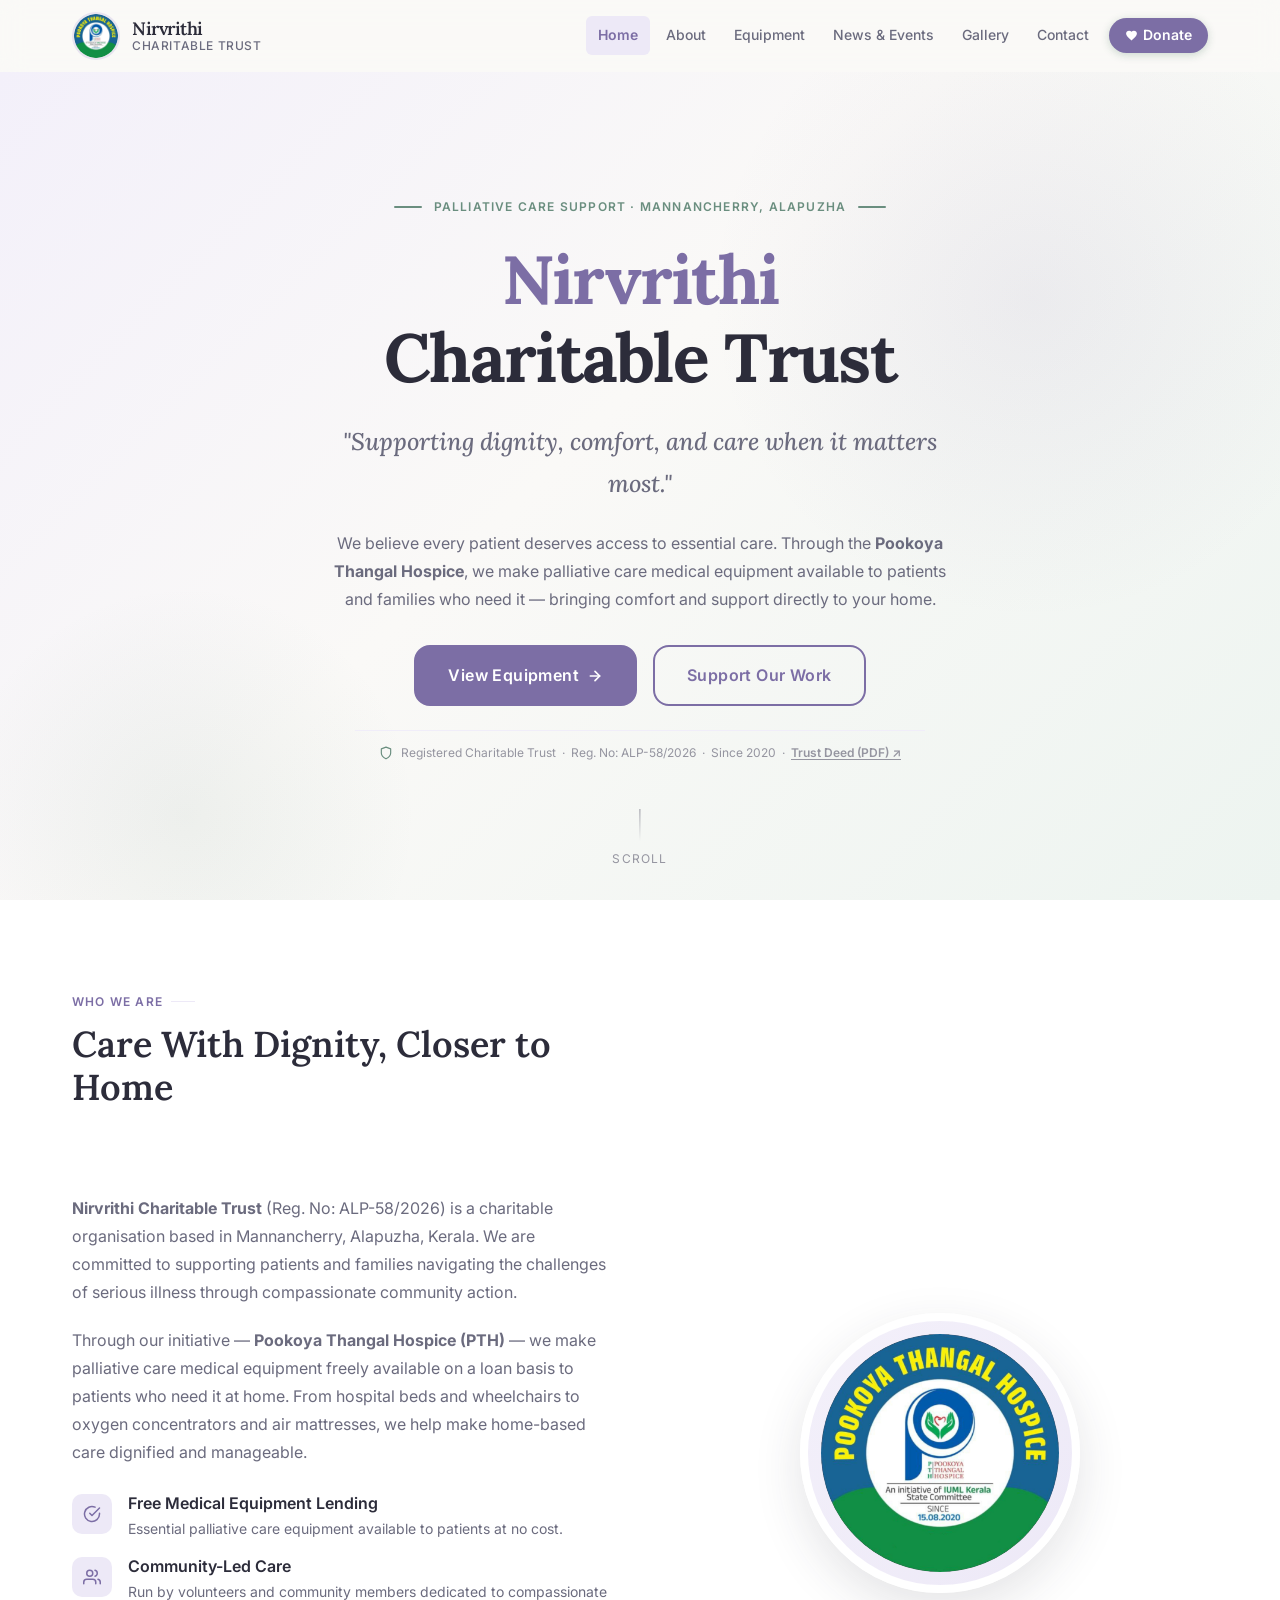
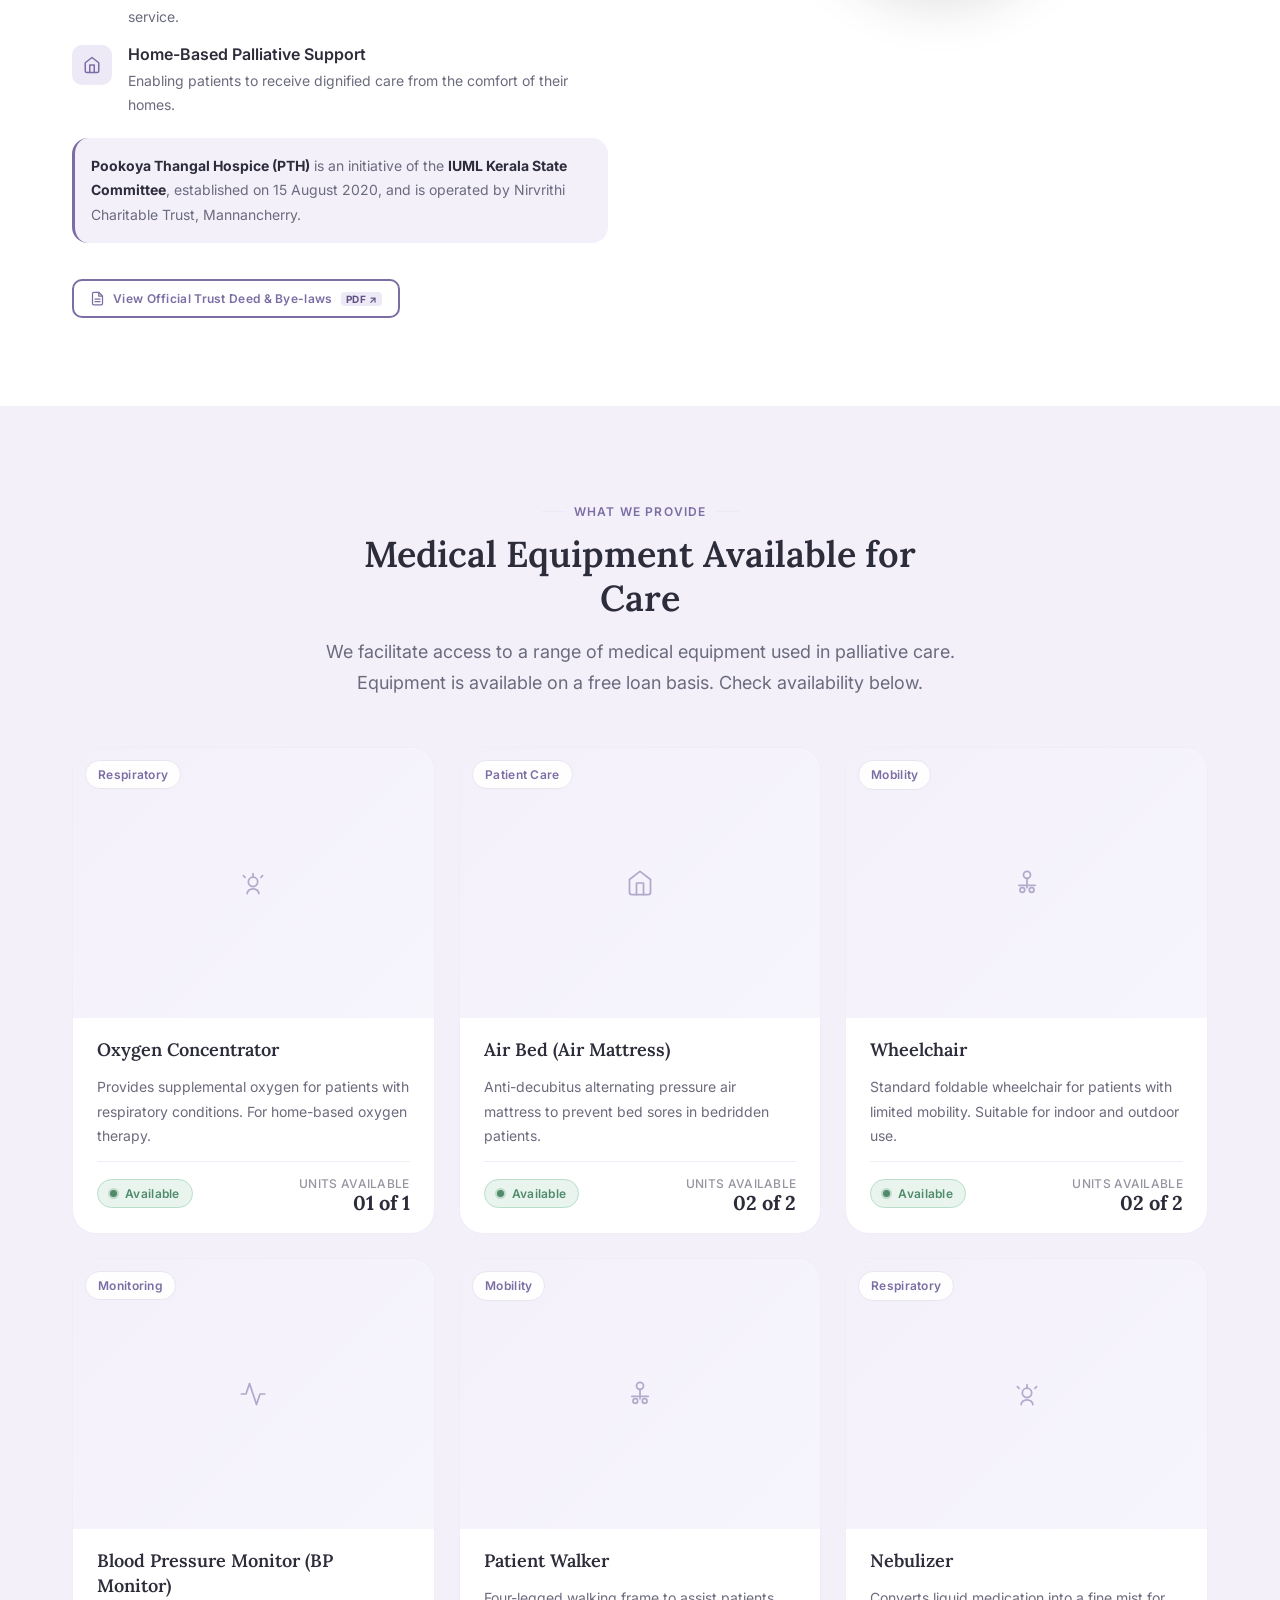
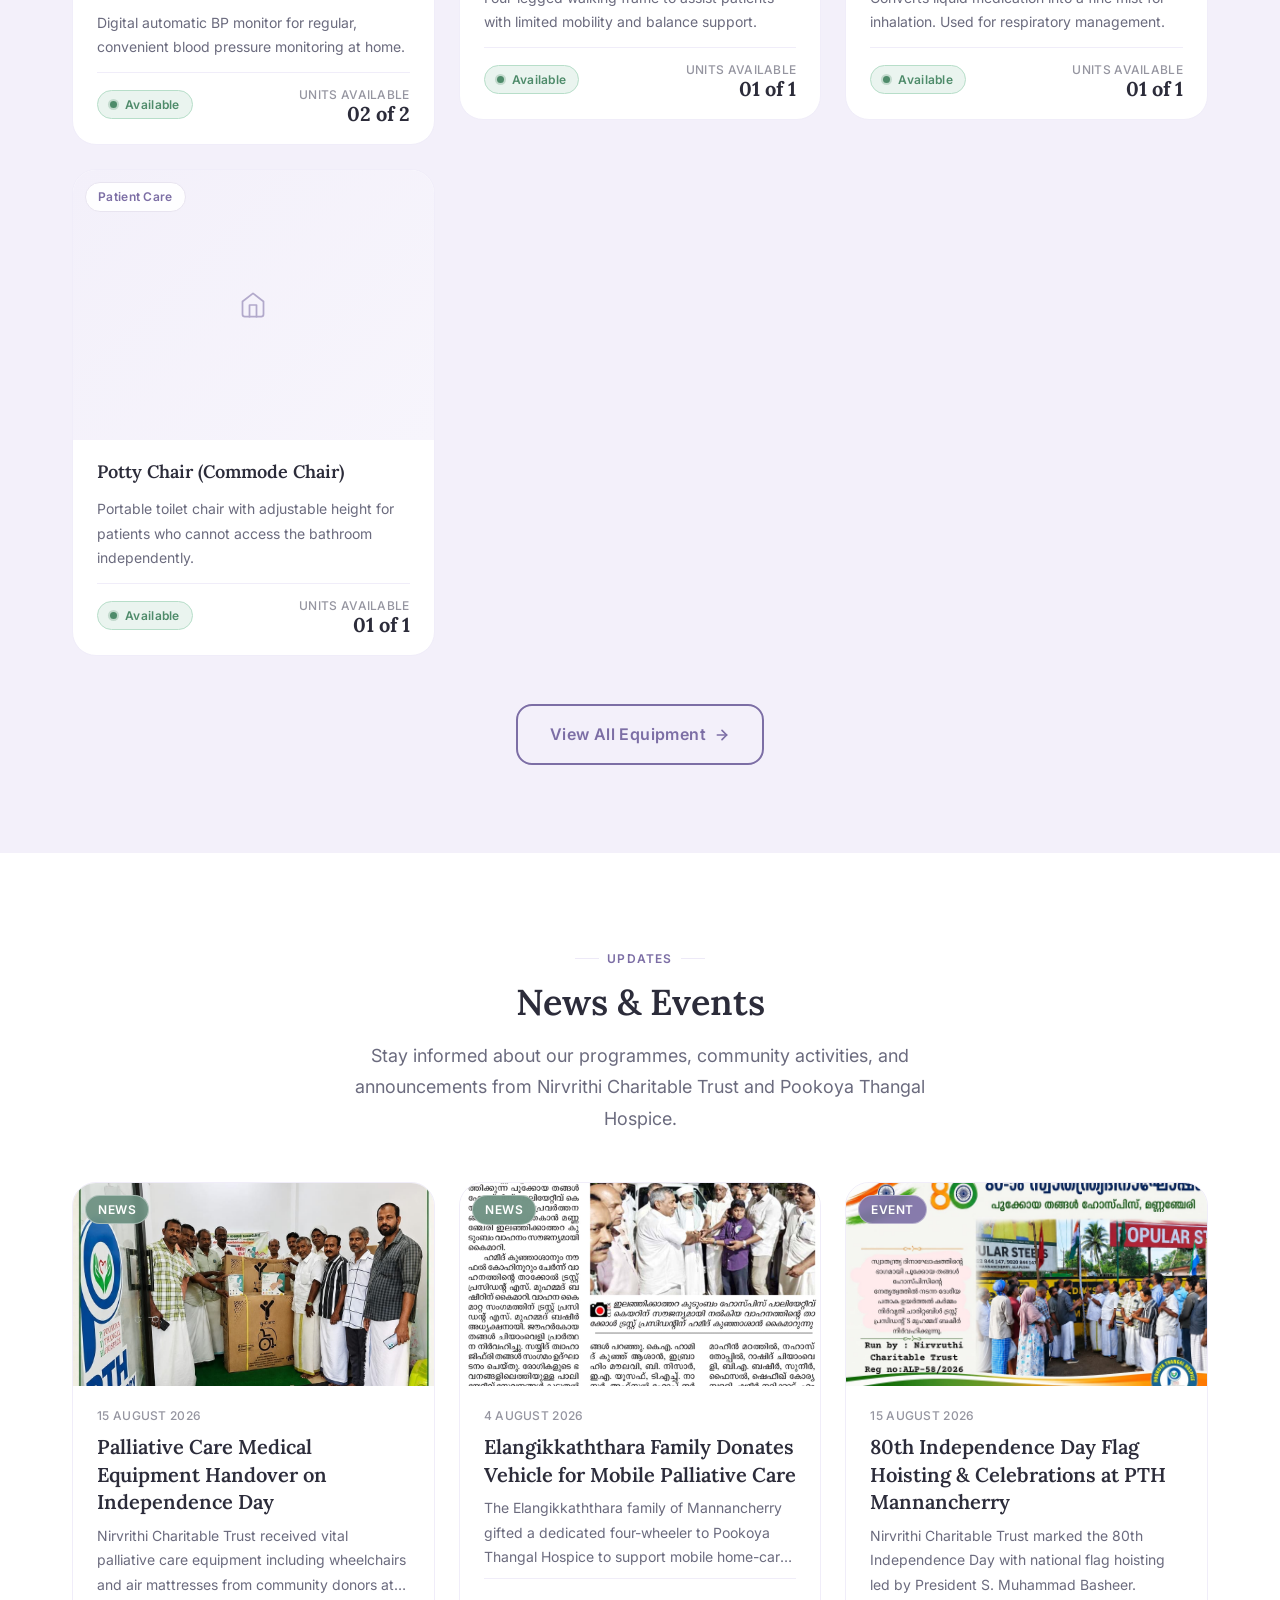
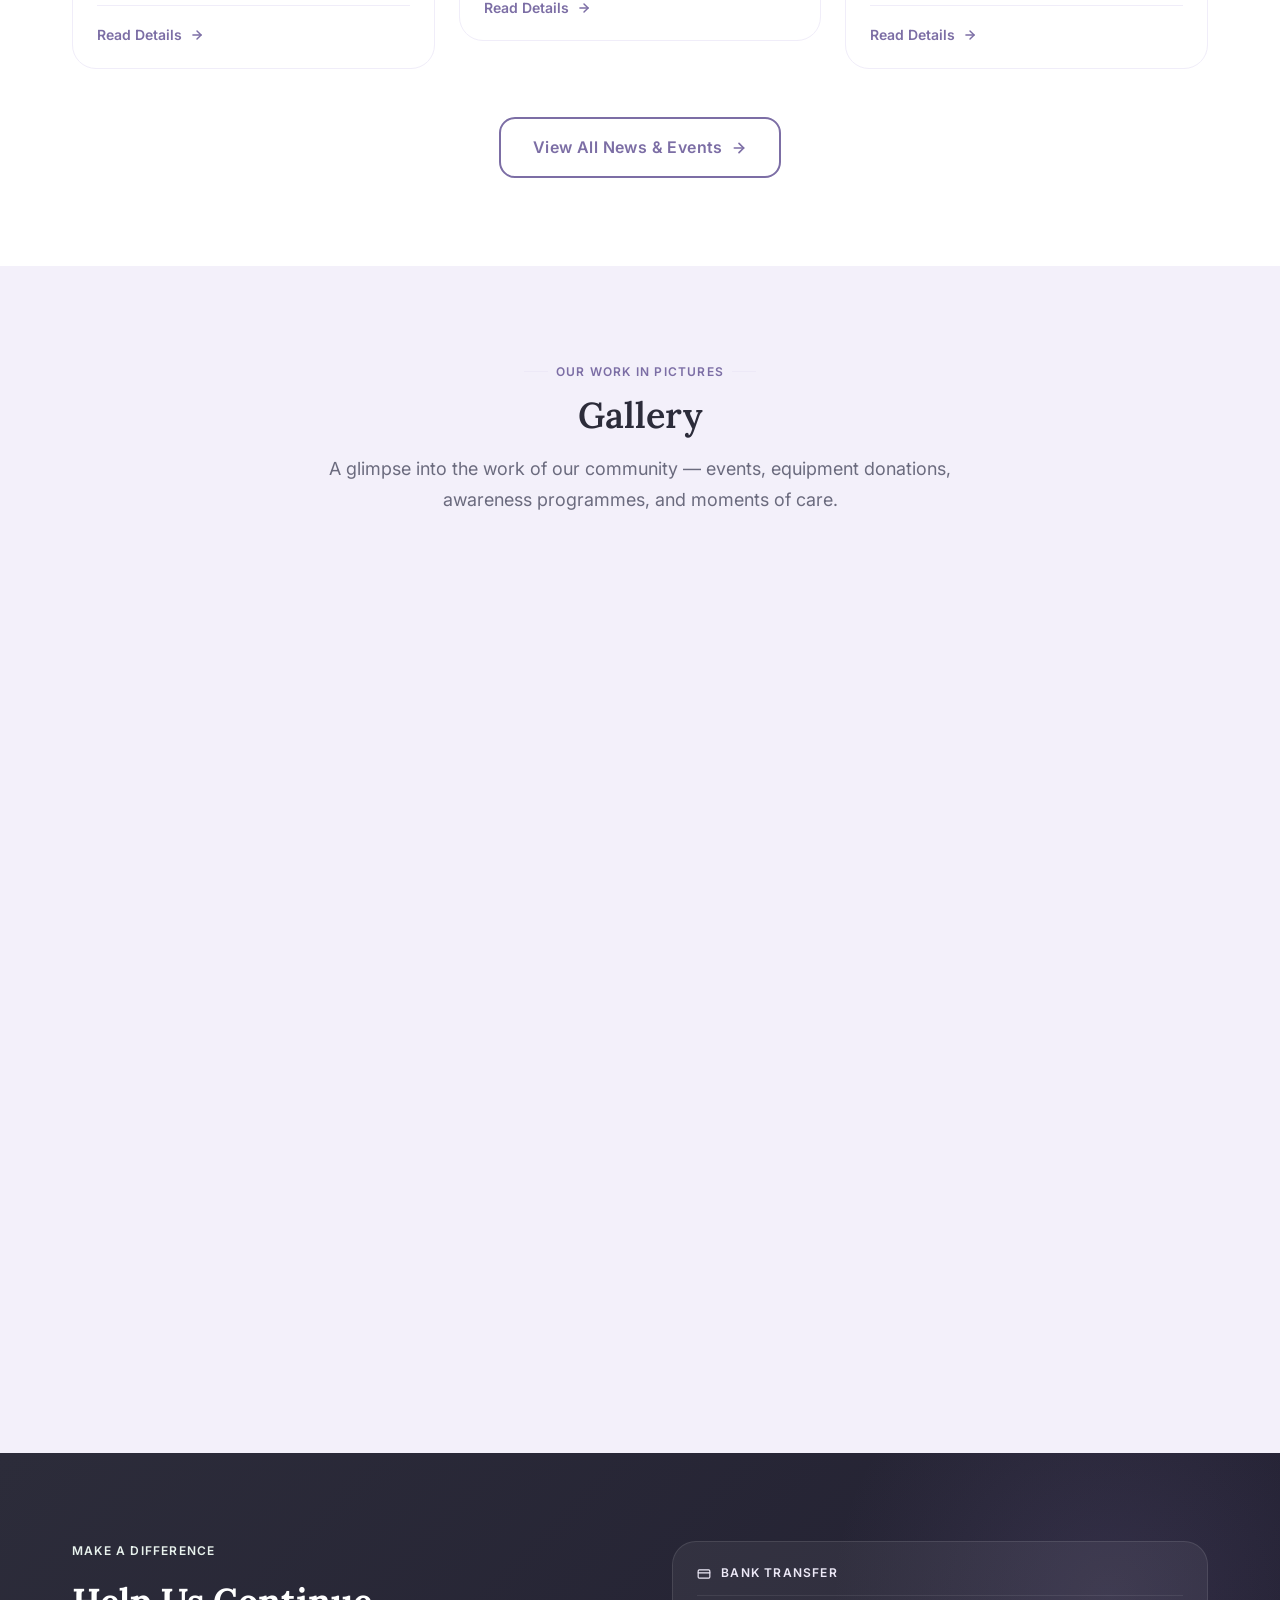
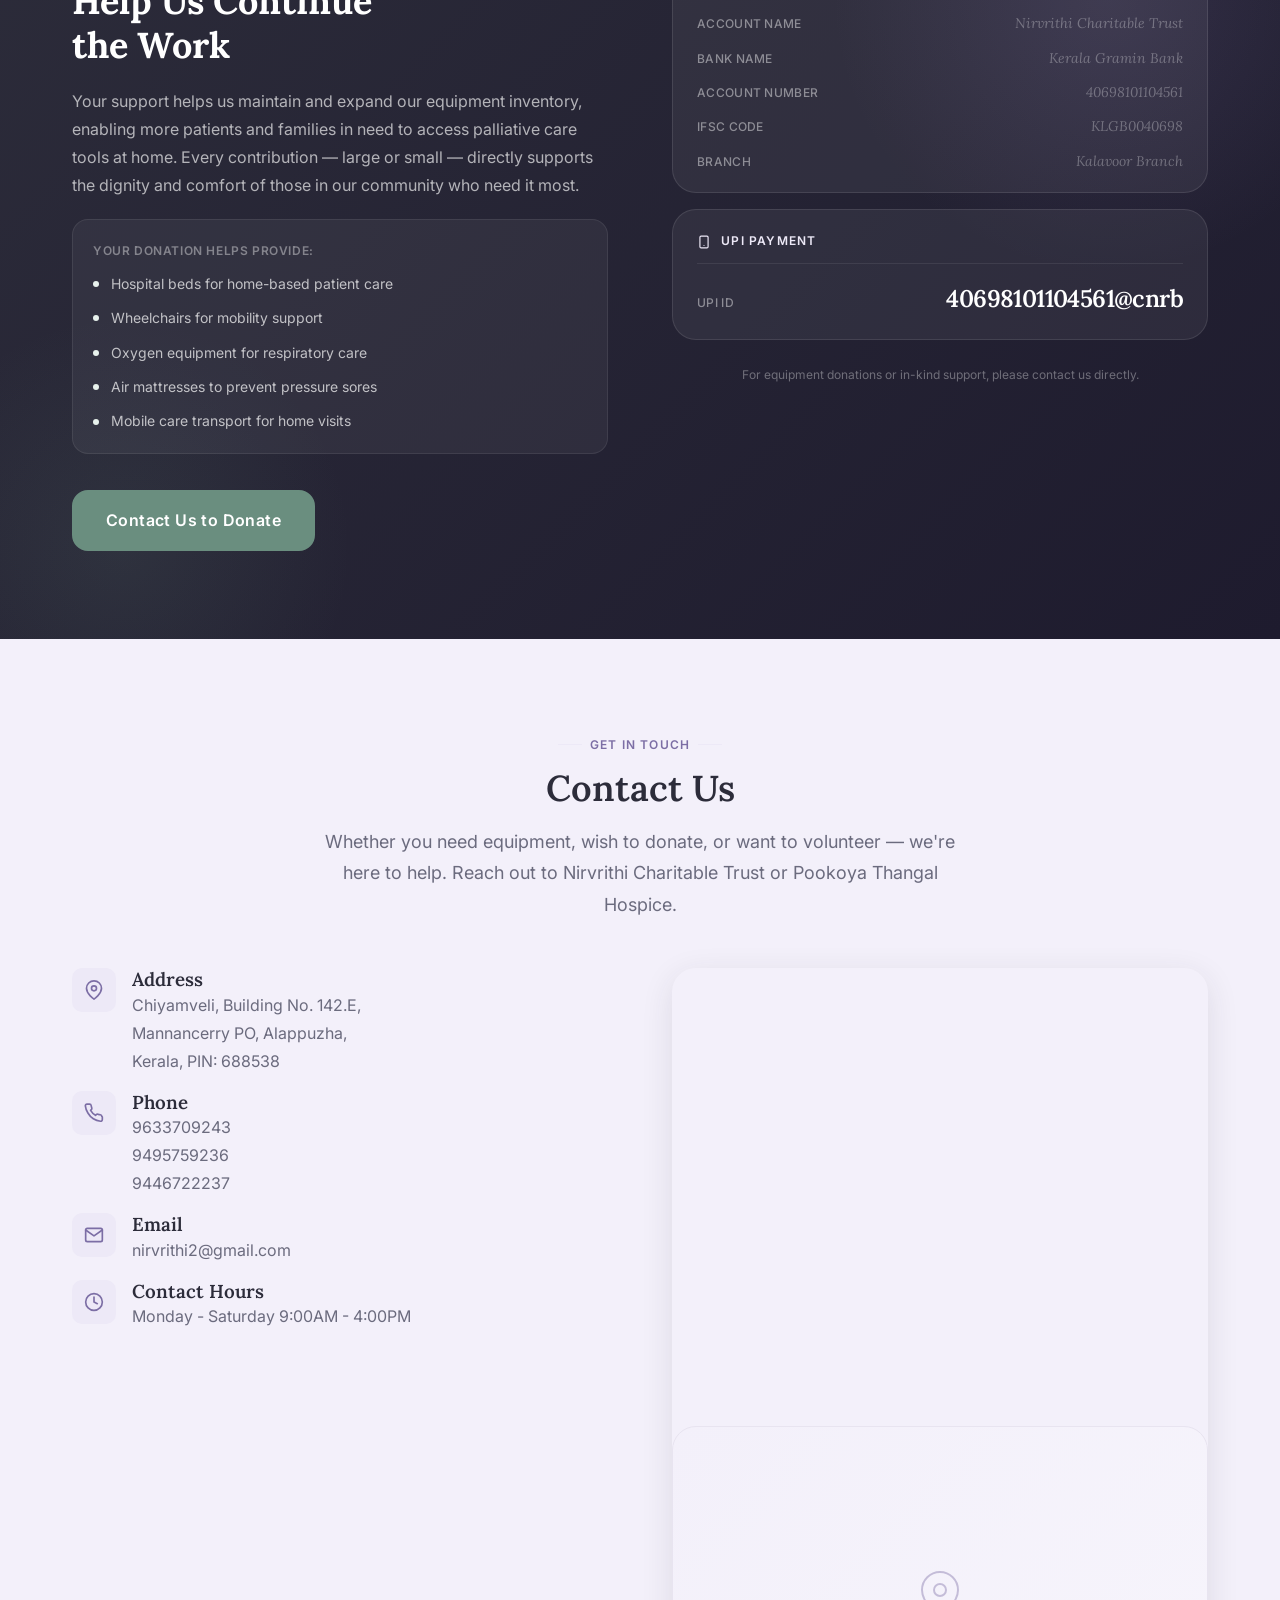
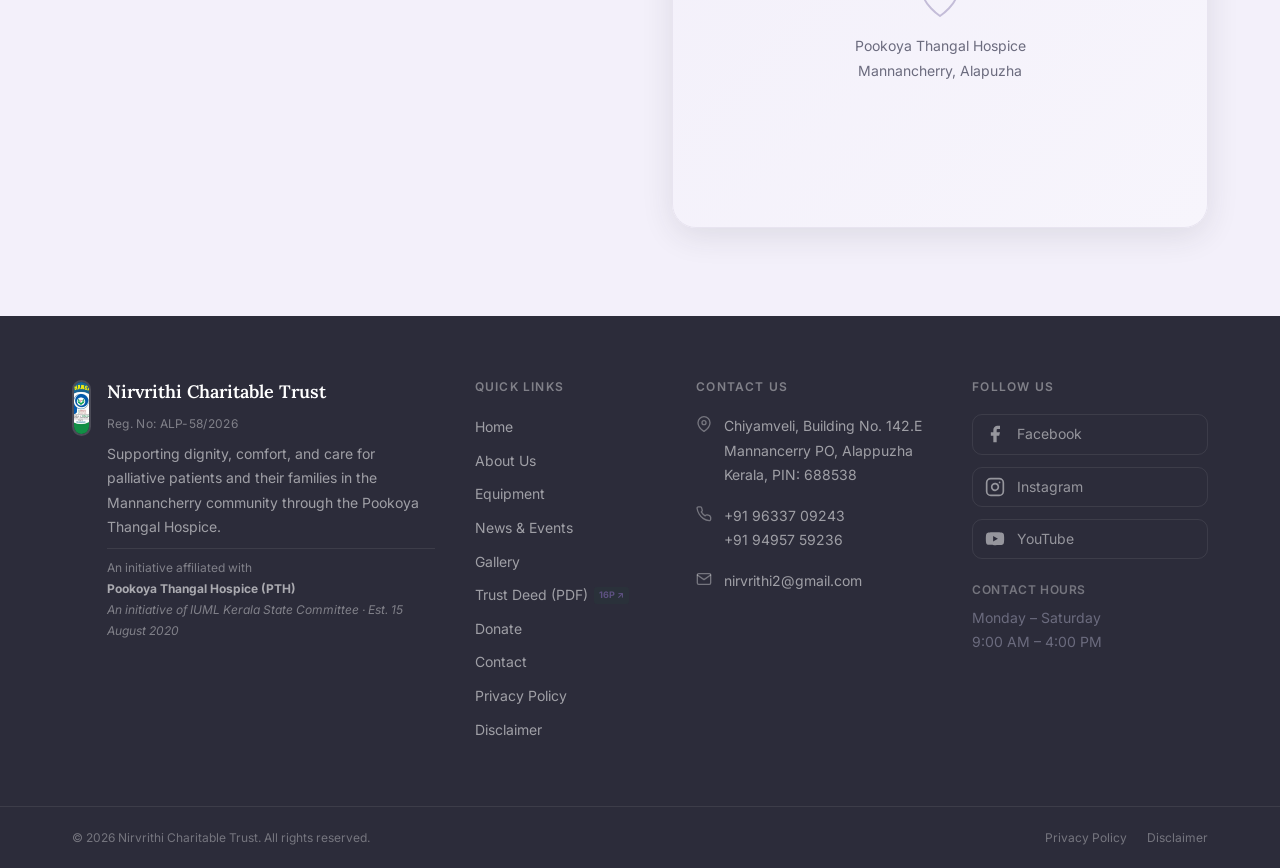
==== commit b4635aac: "tidyup" ====
--- a/index.html
+++ b/index.html
@@ -28,8 +28,8 @@
   <!-- CSS -->
   <link rel="stylesheet" href="css/reset.css" />
   <link rel="stylesheet" href="css/tokens.css" />
-  <link rel="stylesheet" href="css/components.css?v=1.1" />
-  <link rel="stylesheet" href="css/pages.css?v=1.1" />
+  <link rel="stylesheet" href="css/components.css?v=2.0" />
+  <link rel="stylesheet" href="css/pages.css?v=2.0" />
 </head>
 
 <body>
@@ -542,19 +542,19 @@
 
   <!-- ── Scripts ─────────────────────────────────────────── -->
   <!-- Data -->
-  <script src="js/data/equipment.js"></script>
-  <script src="js/data/news.js"></script>
-  <script src="js/data/gallery.js"></script>
+  <script src="js/data/equipment.js?v=2.1"></script>
+  <script src="js/data/news.js?v=2.1"></script>
+  <script src="js/data/gallery.js?v=2.1"></script>
   <!-- Utilities -->
   <script src="js/utils/animations.js"></script>
   <!-- Components -->
-  <script src="js/components/navbar.js?v=1.2"></script>
-  <script src="js/components/footer.js?v=1.1"></script>
-  <script src="js/components/equipment-card.js"></script>
-  <script src="js/components/news-card.js"></script>
-  <script src="js/components/gallery-grid.js"></script>
+  <script src="js/components/navbar.js?v=2.1"></script>
+  <script src="js/components/footer.js?v=2.1"></script>
+  <script src="js/components/equipment-card.js?v=2.1"></script>
+  <script src="js/components/news-card.js?v=2.1"></script>
+  <script src="js/components/gallery-grid.js?v=2.1"></script>
   <!-- Pages -->
-  <script src="js/pages/home.js"></script>
+  <script src="js/pages/home.js?v=2.1"></script>
 
 </body>
 
--- a/css/components.css
+++ b/css/components.css
@@ -537,6 +537,12 @@
   border-color: var(--clr-unavailable-border);
 }
 
+.availability-badge--disabled {
+  background: #f4f4f5;
+  color: #71717a;
+  border-color: #d4d4d8;
+}
+
 .availability-badge__dot {
   width: 7px;
   height: 7px;
@@ -552,6 +558,10 @@
 
 .availability-badge--unavailable .availability-badge__dot {
   background: var(--clr-unavailable);
+}
+
+.availability-badge--disabled .availability-badge__dot {
+  background: #a1a1aa;
 }
 
 @keyframes pulse-green {
@@ -647,6 +657,34 @@
   letter-spacing: var(--ls-wide);
   border-radius: var(--radius-full);
   border: 1px solid var(--clr-border);
+}
+
+.equipment-card__disabled-pill {
+  position: absolute;
+  top: var(--sp-3);
+  right: var(--sp-3);
+  padding: 3px 9px;
+  background: #71717a;
+  color: #ffffff;
+  font-size: 10px;
+  font-weight: var(--fw-bold);
+  border-radius: var(--radius-full);
+  text-transform: uppercase;
+  letter-spacing: 0.5px;
+  box-shadow: var(--shadow-xs);
+}
+
+.equipment-card--disabled {
+  opacity: 0.65;
+  filter: grayscale(0.4);
+  background: #faf9f6;
+  border-style: dashed;
+}
+
+.equipment-card--disabled:hover {
+  transform: none;
+  box-shadow: none;
+  border-color: var(--clr-border-soft);
 }
 
 /* Card Body */
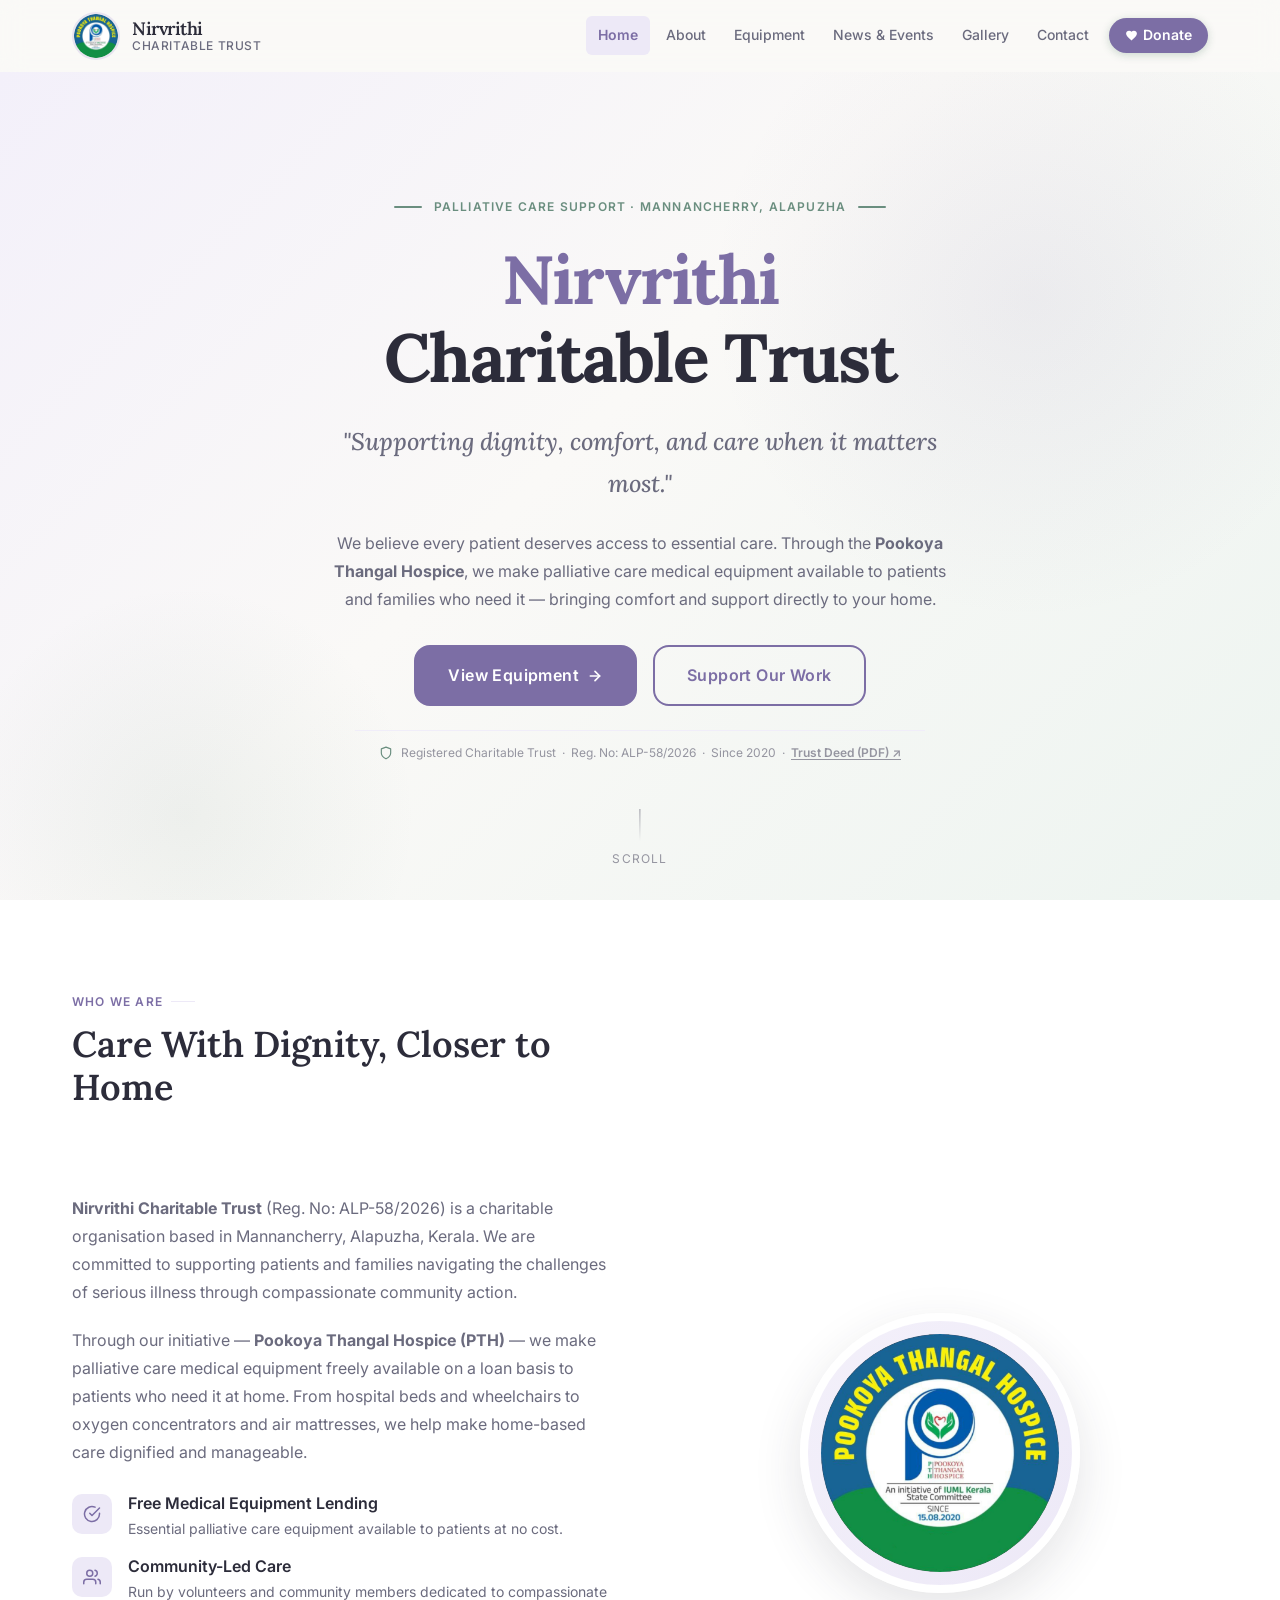
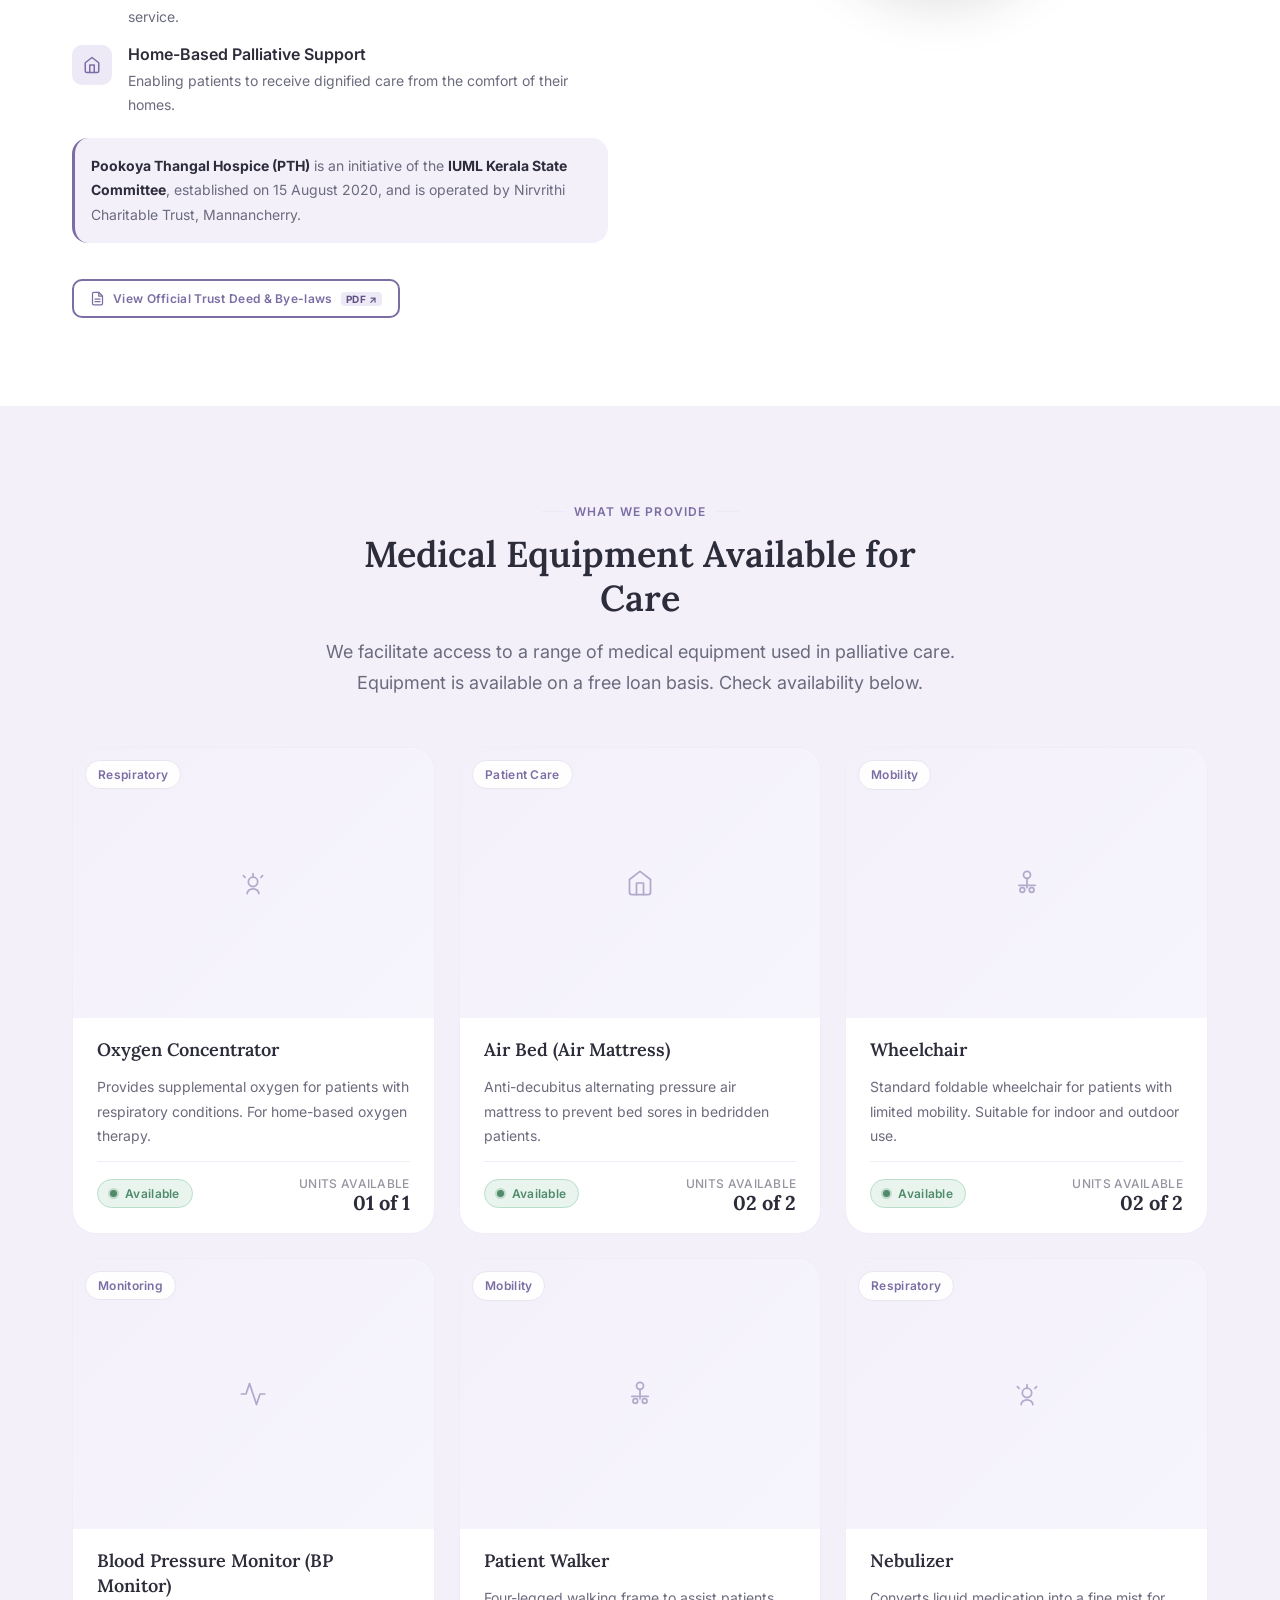
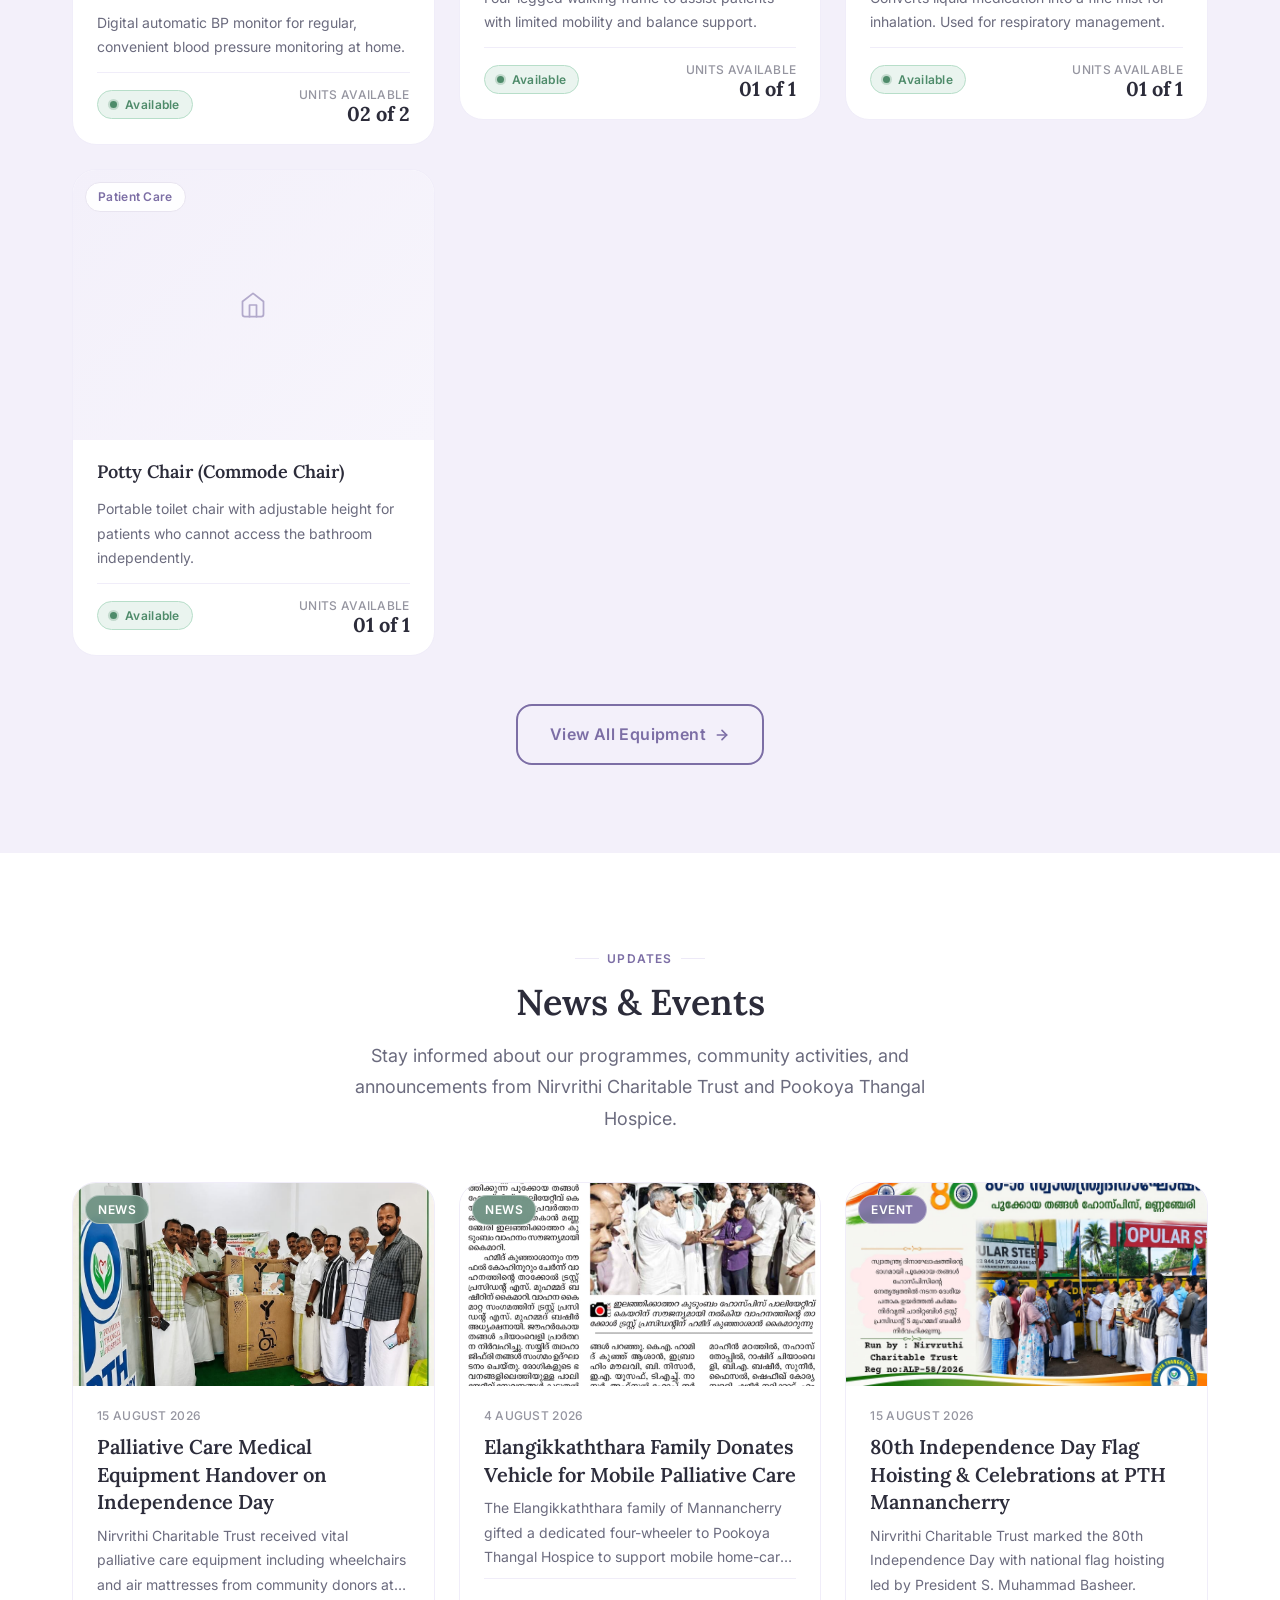
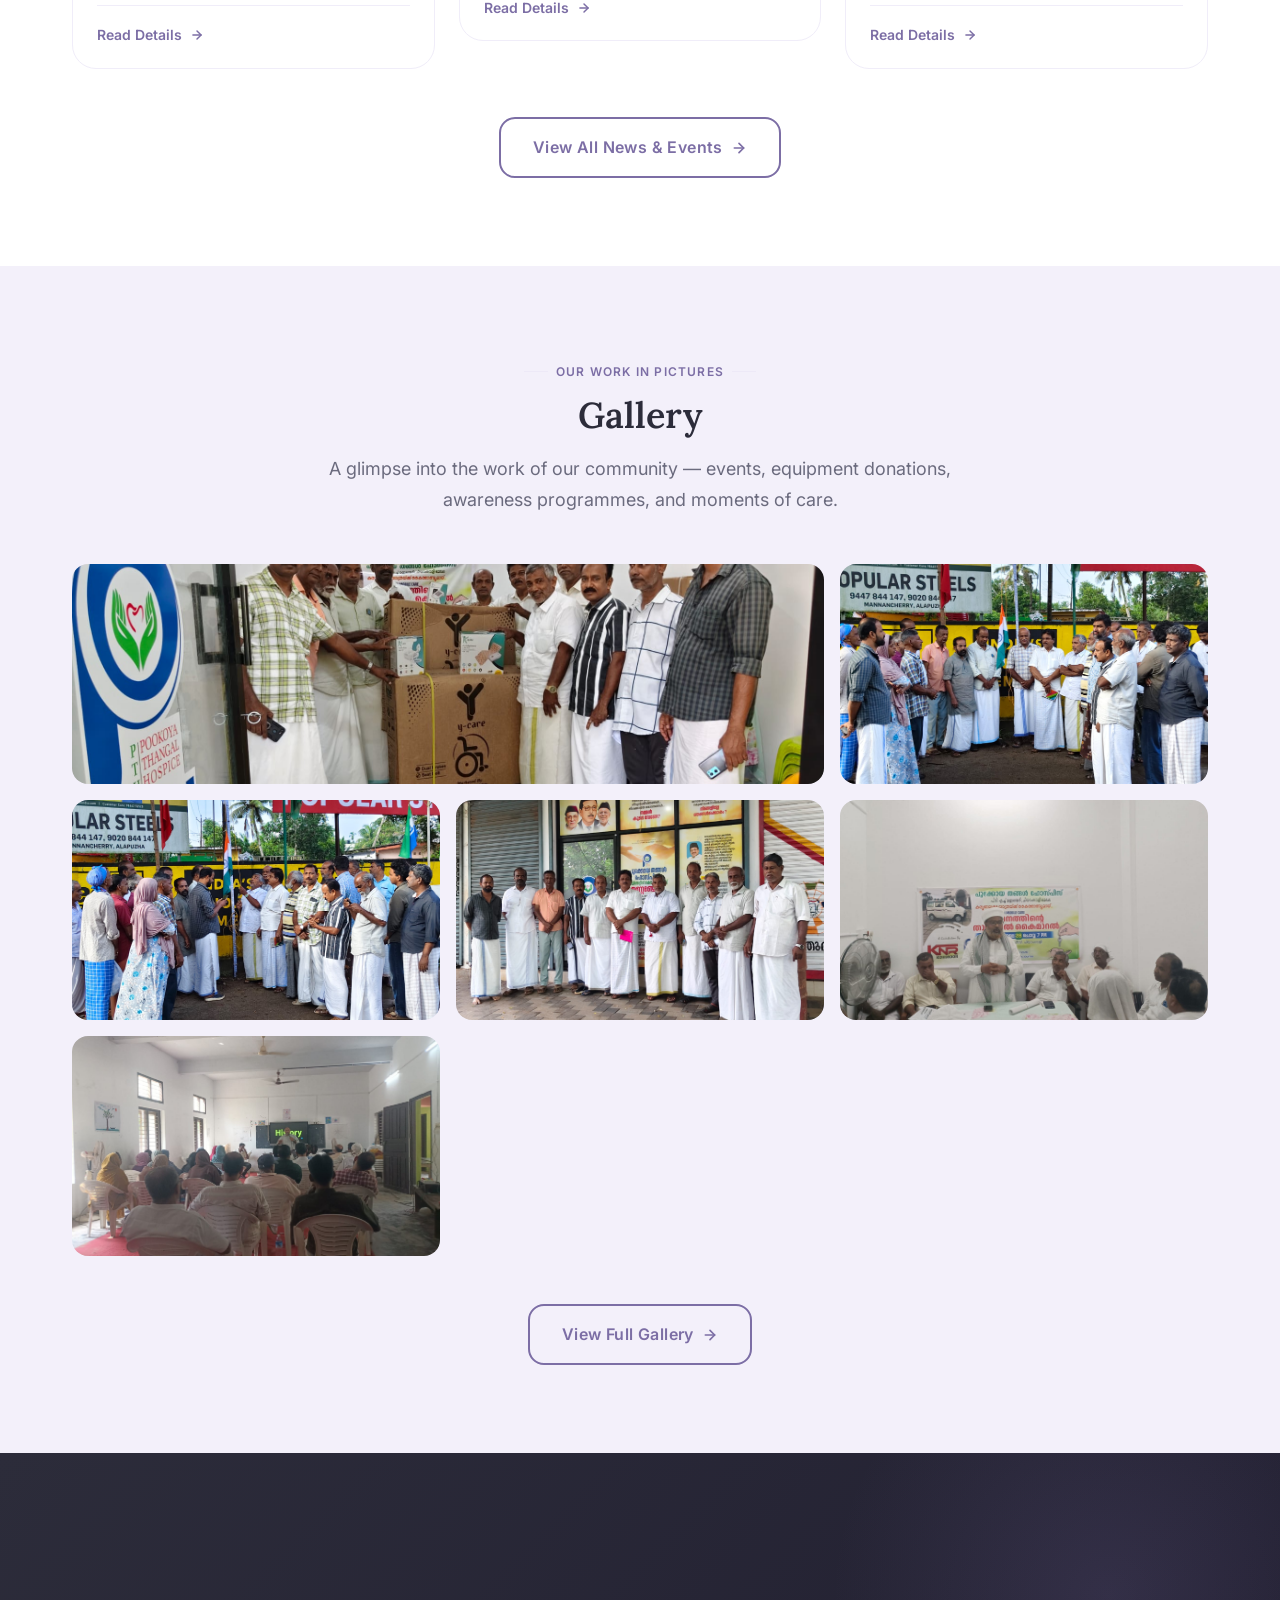
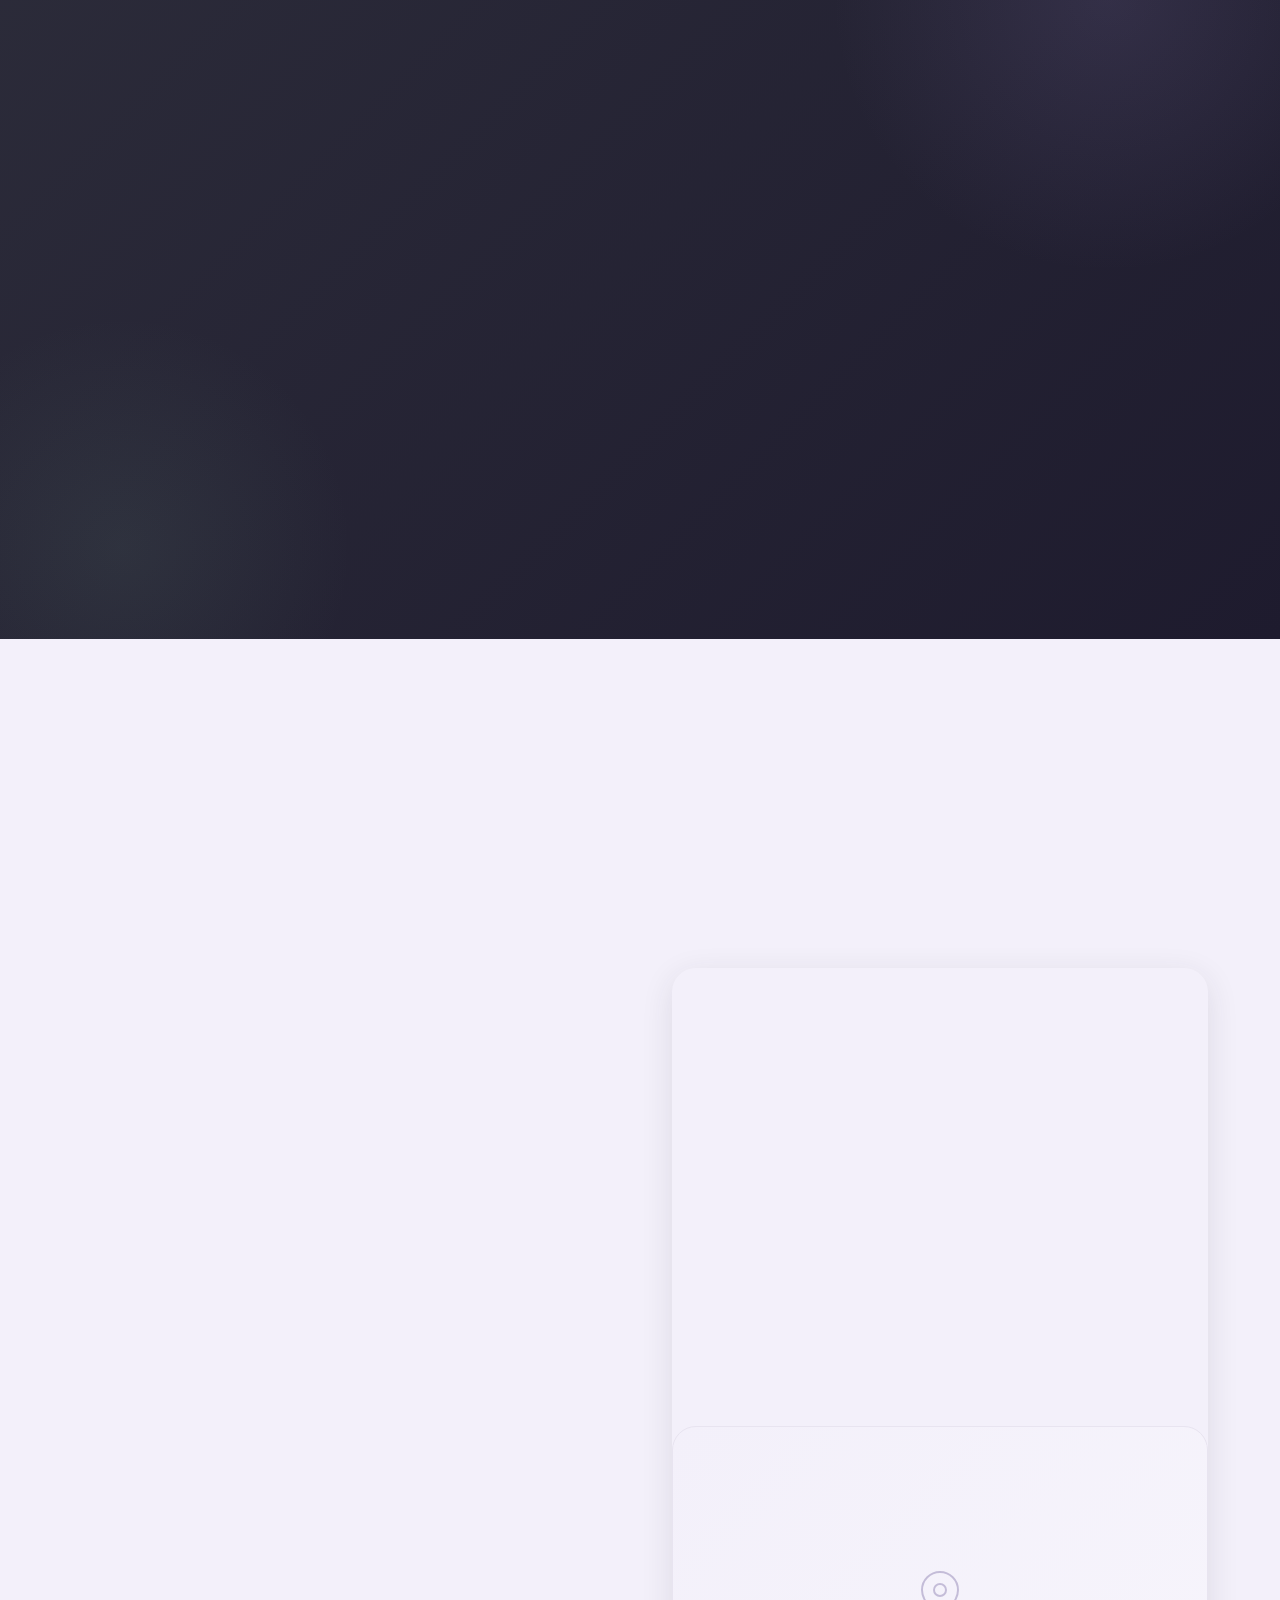
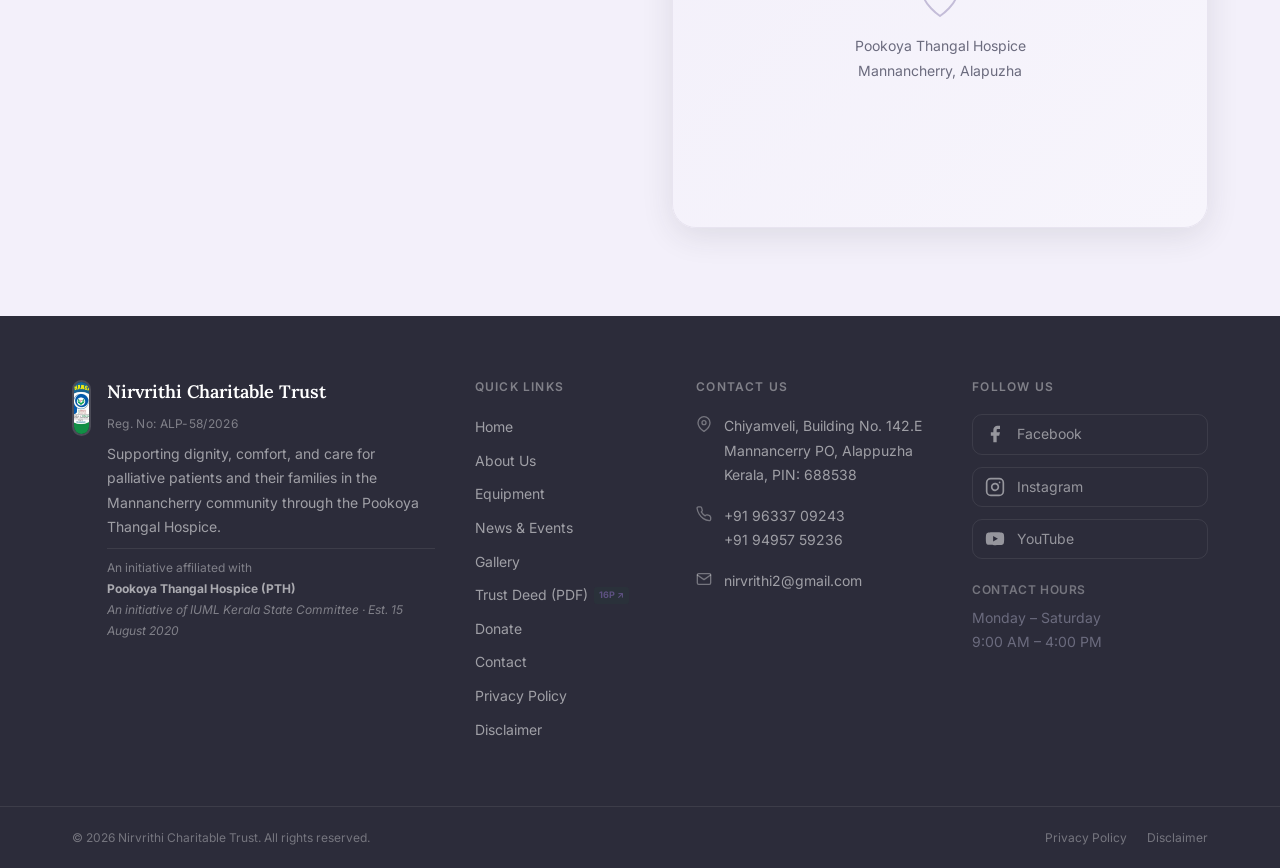
==== commit 7dae8e2a: "upiqr" ====
--- a/index.html
+++ b/index.html
@@ -28,8 +28,8 @@
   <!-- CSS -->
   <link rel="stylesheet" href="css/reset.css" />
   <link rel="stylesheet" href="css/tokens.css" />
-  <link rel="stylesheet" href="css/components.css?v=2.0" />
-  <link rel="stylesheet" href="css/pages.css?v=2.0" />
+  <link rel="stylesheet" href="css/components.css?v=2.2" />
+  <link rel="stylesheet" href="css/pages.css?v=2.2" />
 </head>
 
 <body>
@@ -393,21 +393,62 @@
             </div>
           </div>
 
-          <!-- UPI Details -->
+          <!-- UPI Details & QR Code -->
           <div class="donation-box donation-box--upi">
-            <p class="donation-box__label">
-              <svg width="14" height="14" viewBox="0 0 24 24" fill="none" stroke="currentColor" stroke-width="2"
-                stroke-linecap="round" stroke-linejoin="round"
-                style="display:inline;vertical-align:middle;margin-right:6px;" aria-hidden="true">
-                <rect x="5" y="2" width="14" height="20" rx="2" ry="2" />
-                <line x1="12" y1="18" x2="12.01" y2="18" />
-              </svg>
-              UPI Payment
-            </p>
-            <div class="donation-box__rows">
-              <div class="donation-box__row">
-                <span class="donation-box__field">UPI ID</span>
-                <span class="donation-box__value">40698101104561@cnrb</span>
+            <div class="donation-box__header-row">
+              <p class="donation-box__label">
+                <svg width="14" height="14" viewBox="0 0 24 24" fill="none" stroke="currentColor" stroke-width="2"
+                  stroke-linecap="round" stroke-linejoin="round"
+                  style="display:inline;vertical-align:middle;margin-right:6px;" aria-hidden="true">
+                  <rect x="5" y="2" width="14" height="20" rx="2" ry="2" />
+                  <line x1="12" y1="18" x2="12.01" y2="18" />
+                </svg>
+                UPI Payment &amp; QR Code
+              </p>
+              <span class="donation-box__pill">Scan &amp; Pay</span>
+            </div>
+
+            <div class="donation-box__upi-layout">
+              <!-- QR Code Container -->
+              <div class="donation-box__qr-frame">
+                <a href="assets/images/UPIQR.png" target="_blank" rel="noopener noreferrer" class="donation-box__qr-bg" title="Click to view QR code in full size">
+                  <img src="assets/images/UPIQR.png" alt="UPI QR Code - Nirvrithi Charitable Trust" class="donation-box__qr-img" width="140" height="140" loading="lazy" />
+                </a>
+                <span class="donation-box__qr-caption">Scan with any UPI App</span>
+              </div>
+
+              <!-- UPI Info -->
+              <div class="donation-box__upi-content">
+                <div class="donation-box__upi-item">
+                  <span class="donation-box__field">UPI ID</span>
+                  <div class="donation-box__upi-id-wrap">
+                    <span class="donation-box__value donation-box__upi-text" id="upi-id-value">40698101104561@cnrb</span>
+                    <button type="button" class="donation-box__copy-btn" id="copy-upi-btn" title="Copy UPI ID" aria-label="Copy UPI ID">
+                      <svg width="13" height="13" viewBox="0 0 24 24" fill="none" stroke="currentColor" stroke-width="2" stroke-linecap="round" stroke-linejoin="round" aria-hidden="true"><rect x="9" y="9" width="13" height="13" rx="2" ry="2"></rect><path d="M5 15H4a2 2 0 0 1-2-2V4a2 2 0 0 1 2-2h9a2 2 0 0 1 2 2v1"></path></svg>
+                      <span class="copy-text">Copy</span>
+                    </button>
+                  </div>
+                </div>
+
+                <div class="donation-box__upi-item">
+                  <span class="donation-box__field">Payee Name</span>
+                  <span class="donation-box__value" style="text-align:left;">Nirvrithi Charitable Trust</span>
+                </div>
+
+                <div class="donation-box__apps-row">
+                  <span class="donation-box__field" style="display:block;margin-bottom:4px;">Supported Apps</span>
+                  <div class="donation-box__app-badges">
+                    <span class="upi-app-badge">GPay</span>
+                    <span class="upi-app-badge">PhonePe</span>
+                    <span class="upi-app-badge">Paytm</span>
+                    <span class="upi-app-badge">BHIM</span>
+                  </div>
+                </div>
+
+                <a href="upi://pay?pa=40698101104561@cnrb&pn=Nirvrithi%20Charitable%20Trust&cu=INR" class="btn btn--sage btn--sm donation-box__mobile-upi-btn">
+                  <svg width="14" height="14" viewBox="0 0 24 24" fill="none" stroke="currentColor" stroke-width="2" stroke-linecap="round" stroke-linejoin="round" aria-hidden="true"><path d="M18 13v6a2 2 0 0 1-2 2H5a2 2 0 0 1-2-2V8a2 2 0 0 1 2-2h6"></path><polyline points="15 3 21 3 21 9"></polyline><line x1="10" y1="14" x2="21" y2="3"></line></svg>
+                  Pay via UPI App
+                </a>
               </div>
             </div>
           </div>
@@ -554,7 +595,7 @@
   <script src="js/components/news-card.js?v=2.1"></script>
   <script src="js/components/gallery-grid.js?v=2.1"></script>
   <!-- Pages -->
-  <script src="js/pages/home.js?v=2.1"></script>
+  <script src="js/pages/home.js?v=2.2"></script>
 
 </body>
 
--- a/css/pages.css
+++ b/css/pages.css
@@ -671,12 +671,203 @@
   font-weight: var(--fw-regular);
 }
 
-/* UPI box */
-.donation-box--upi .donation-box__value {
-  font-size: var(--text-2xl);
-  color: white;
-  font-family: var(--font-display);
-  letter-spacing: var(--ls-tight);
+/* UPI box with QR code */
+.donation-box--upi {
+  background: rgba(255, 255, 255, 0.08);
+  border-color: rgba(106, 142, 127, 0.35);
+  box-shadow: 0 4px 20px rgba(0, 0, 0, 0.15);
+}
+
+.donation-box__header-row {
+  display: flex;
+  justify-content: space-between;
+  align-items: center;
+  gap: var(--sp-2);
+  margin-bottom: var(--sp-4);
+  padding-bottom: var(--sp-3);
+  border-bottom: 1px solid rgba(255, 255, 255, 0.08);
+}
+
+.donation-box__header-row .donation-box__label {
+  margin-bottom: 0;
+  padding-bottom: 0;
+  border-bottom: none;
+}
+
+.donation-box__pill {
+  font-size: 10px;
+  font-weight: var(--fw-bold);
+  letter-spacing: 0.6px;
+  text-transform: uppercase;
+  color: var(--clr-secondary-light);
+  background: rgba(106, 142, 127, 0.2);
+  border: 1px solid rgba(106, 142, 127, 0.4);
+  padding: 2px 8px;
+  border-radius: var(--radius-full);
+}
+
+.donation-box__upi-layout {
+  display: flex;
+  align-items: center;
+  gap: var(--sp-5);
+}
+
+.donation-box__qr-frame {
+  display: flex;
+  flex-direction: column;
+  align-items: center;
+  gap: var(--sp-2);
+  flex-shrink: 0;
+}
+
+.donation-box__qr-bg {
+  background: #ffffff;
+  padding: 8px;
+  border-radius: var(--radius-lg);
+  box-shadow: 0 4px 16px rgba(0, 0, 0, 0.3);
+  border: 2px solid rgba(255, 255, 255, 0.2);
+  transition: transform var(--transition-base), box-shadow var(--transition-base);
+  display: flex;
+  align-items: center;
+  justify-content: center;
+  text-decoration: none;
+}
+
+.donation-box:hover .donation-box__qr-bg {
+  transform: translateY(-2px);
+  box-shadow: 0 8px 24px rgba(0, 0, 0, 0.4);
+}
+
+.donation-box__qr-img {
+  width: 140px;
+  height: 140px;
+  object-fit: contain;
+  display: block;
+  border-radius: 4px;
+}
+
+.donation-box__qr-caption {
+  font-size: 11px;
+  font-weight: var(--fw-medium);
+  color: rgba(255, 255, 255, 0.55);
+  letter-spacing: var(--ls-wide);
+  text-align: center;
+}
+
+.donation-box__upi-content {
+  flex: 1;
+  display: flex;
+  flex-direction: column;
+  gap: var(--sp-3);
+  min-width: 0;
+}
+
+.donation-box__upi-item {
+  display: flex;
+  flex-direction: column;
+  gap: 3px;
+}
+
+.donation-box__upi-id-wrap {
+  display: flex;
+  align-items: center;
+  justify-content: space-between;
+  gap: var(--sp-2);
+  background: rgba(0, 0, 0, 0.25);
+  padding: 6px var(--sp-3);
+  border-radius: var(--radius-md);
+  border: 1px solid rgba(255, 255, 255, 0.12);
+}
+
+.donation-box__upi-text {
+  font-size: var(--text-sm);
+  font-weight: var(--fw-bold);
+  color: #ffffff;
+  font-family: monospace;
+  letter-spacing: 0.3px;
+  word-break: break-all;
+}
+
+.donation-box__copy-btn {
+  background: rgba(255, 255, 255, 0.12);
+  color: rgba(255, 255, 255, 0.9);
+  border: 1px solid rgba(255, 255, 255, 0.2);
+  border-radius: var(--radius-sm);
+  padding: 3px 8px;
+  font-size: 11px;
+  font-weight: var(--fw-semibold);
+  display: inline-flex;
+  align-items: center;
+  gap: 4px;
+  cursor: pointer;
+  transition: all var(--transition-fast);
+  white-space: nowrap;
+  flex-shrink: 0;
+}
+
+.donation-box__copy-btn:hover {
+  background: var(--clr-secondary);
+  border-color: var(--clr-secondary);
+  color: #ffffff;
+}
+
+.donation-box__copy-btn.is-copied {
+  background: var(--clr-available);
+  border-color: var(--clr-available);
+  color: #ffffff;
+}
+
+.donation-box__app-badges {
+  display: flex;
+  flex-wrap: wrap;
+  gap: 5px;
+}
+
+.upi-app-badge {
+  font-size: 10px;
+  font-weight: var(--fw-semibold);
+  color: rgba(255, 255, 255, 0.75);
+  background: rgba(255, 255, 255, 0.07);
+  border: 1px solid rgba(255, 255, 255, 0.12);
+  border-radius: var(--radius-sm);
+  padding: 2px 7px;
+  letter-spacing: 0.2px;
+}
+
+.donation-box__mobile-upi-btn {
+  display: none;
+}
+
+@media (max-width: 520px) {
+  .donation-box__upi-layout {
+    flex-direction: column;
+    text-align: center;
+  }
+  .donation-box__qr-frame {
+    margin-bottom: var(--sp-2);
+  }
+  .donation-box__upi-content {
+    align-items: center;
+  }
+  .donation-box__upi-item {
+    align-items: center;
+    width: 100%;
+  }
+  .donation-box__upi-id-wrap {
+    width: 100%;
+    justify-content: center;
+  }
+  .donation-box__app-badges {
+    justify-content: center;
+  }
+  .donation-box__mobile-upi-btn {
+    display: inline-flex;
+    align-items: center;
+    justify-content: center;
+    gap: 6px;
+    width: 100%;
+    margin-top: var(--sp-2);
+  }
 }
 
 .donation__cta {
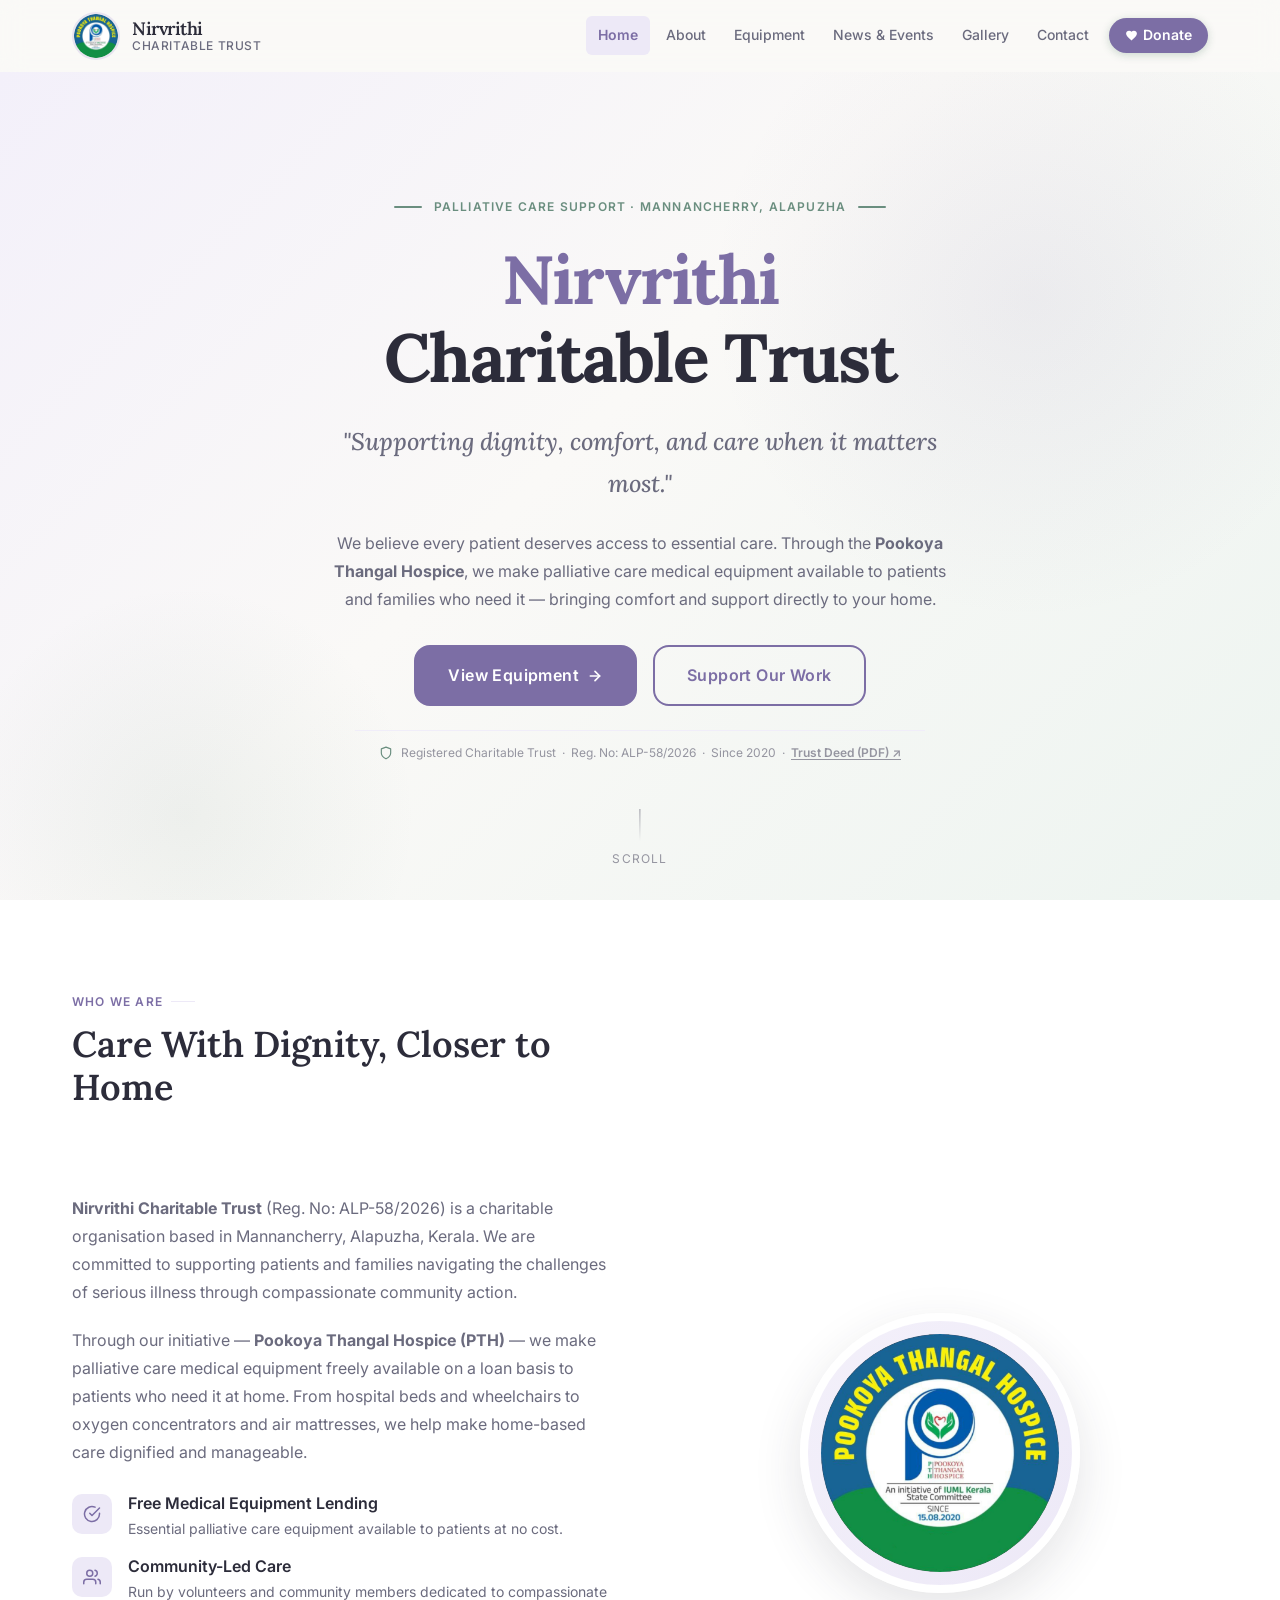
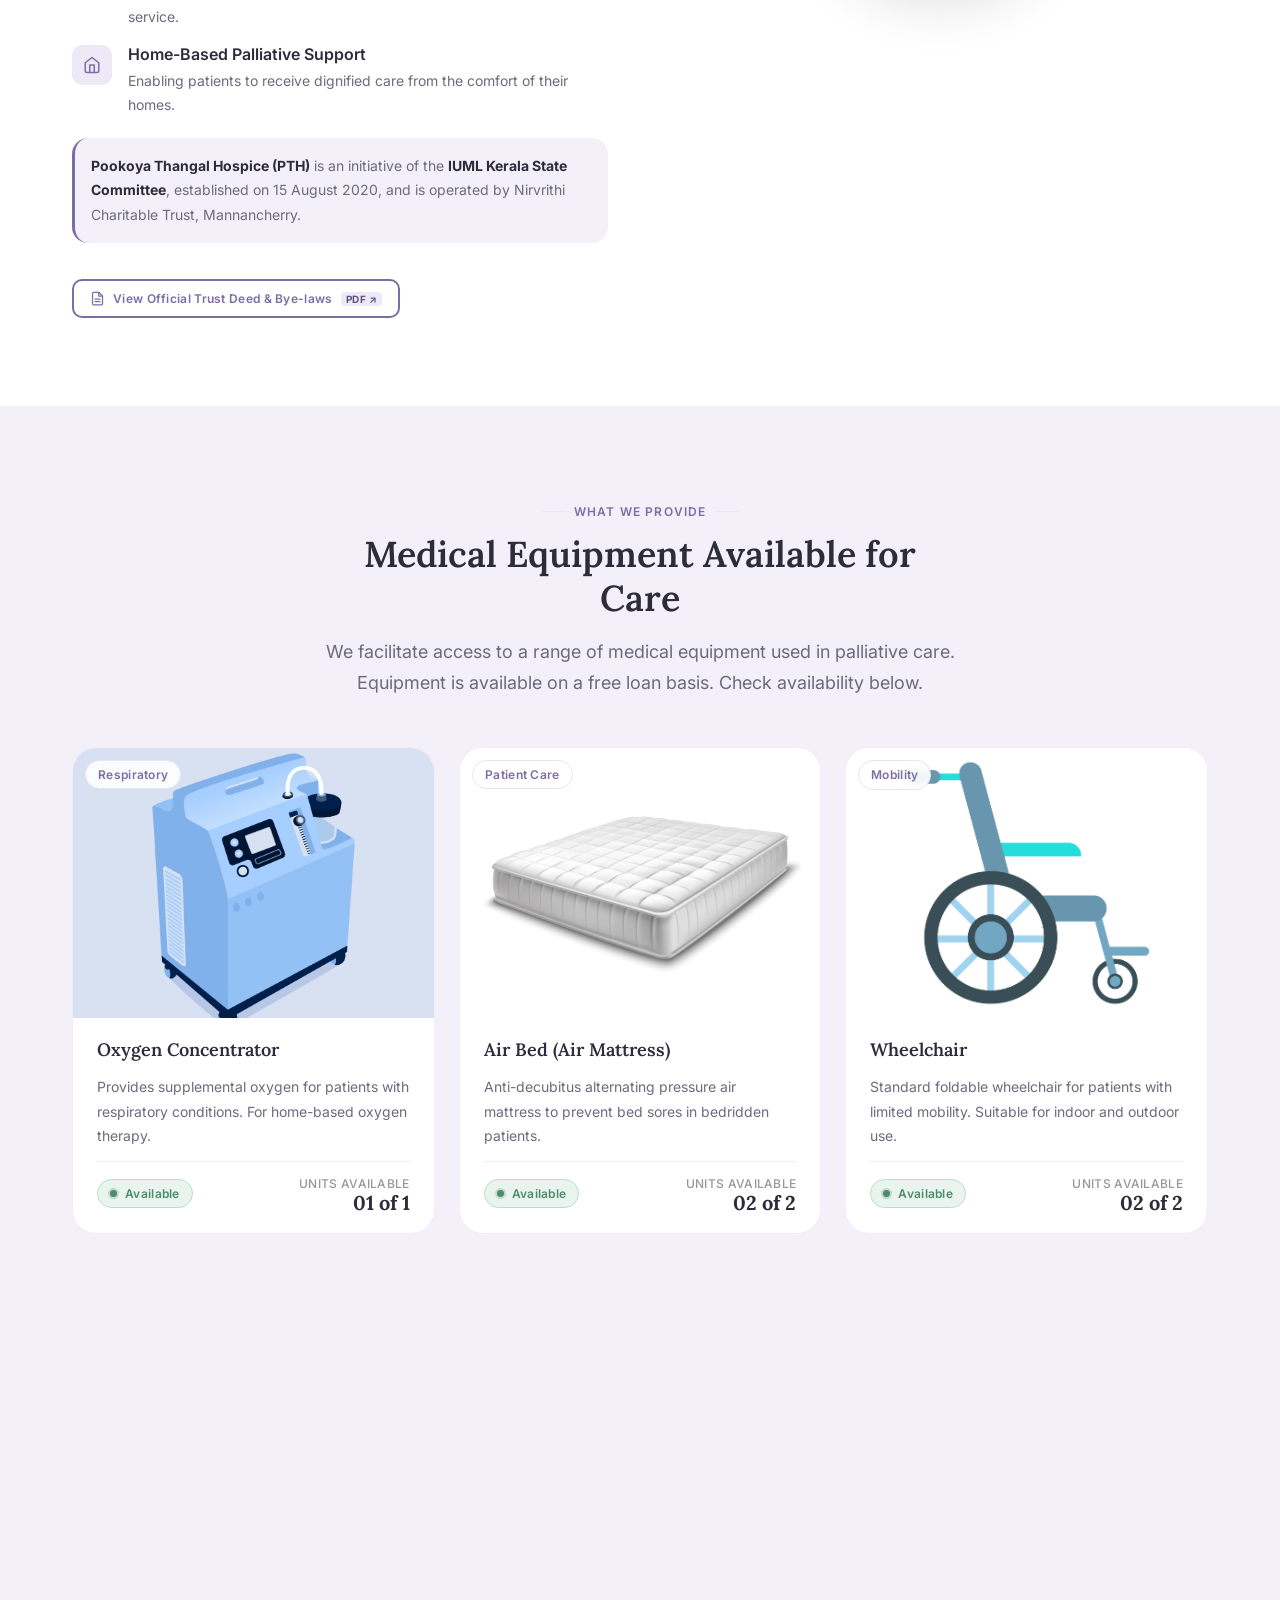
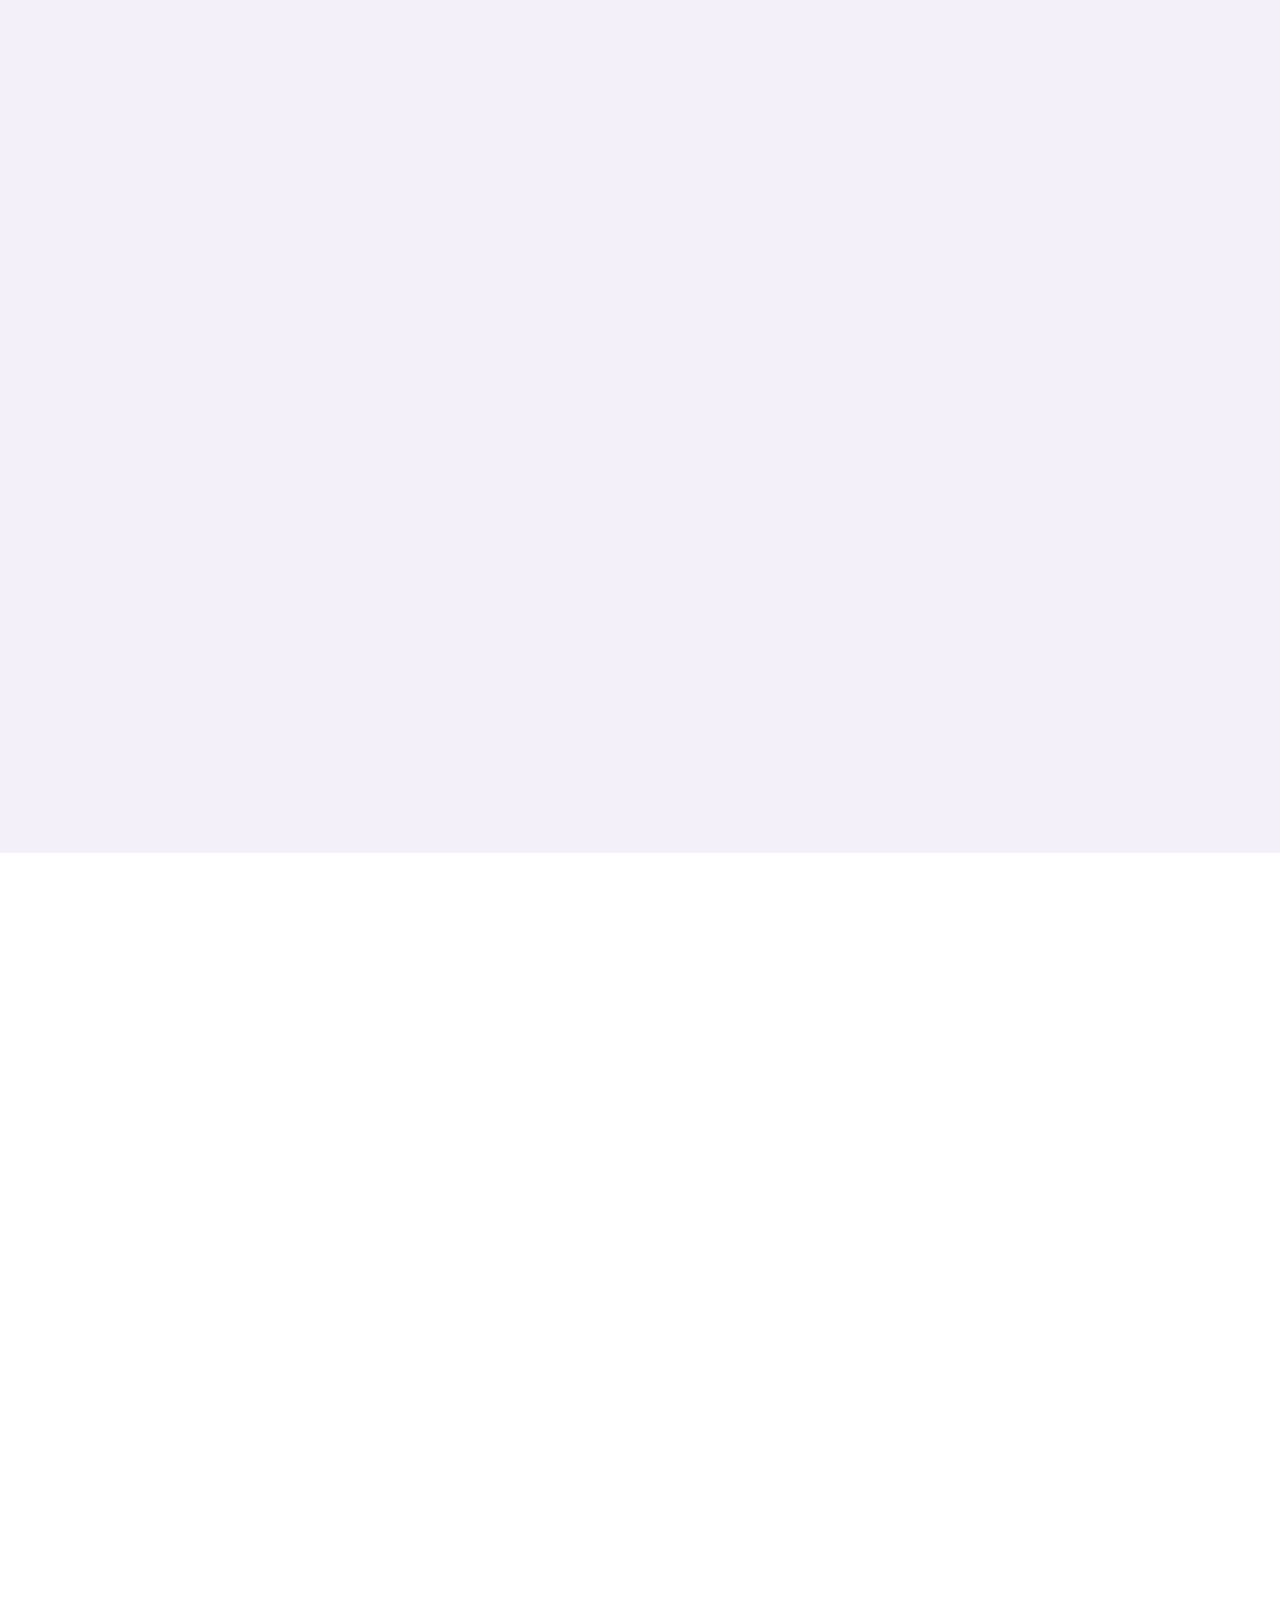
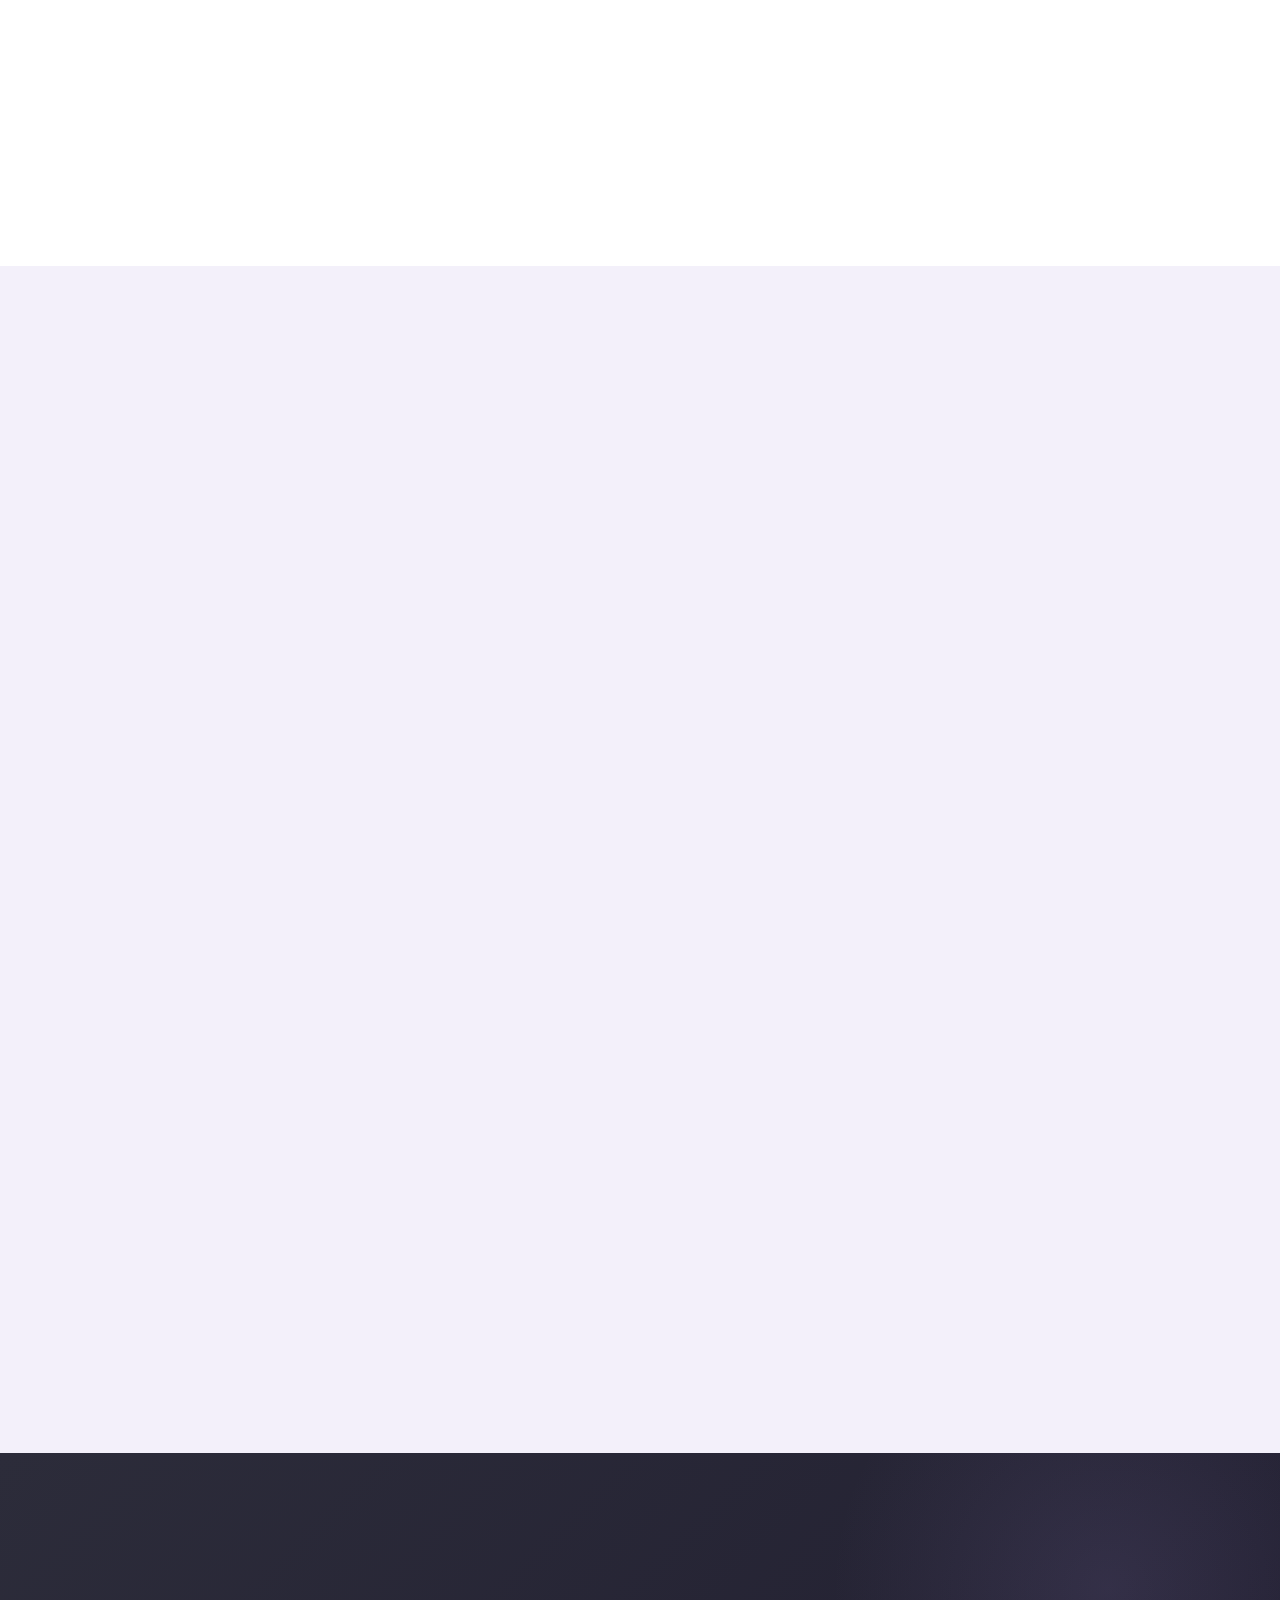
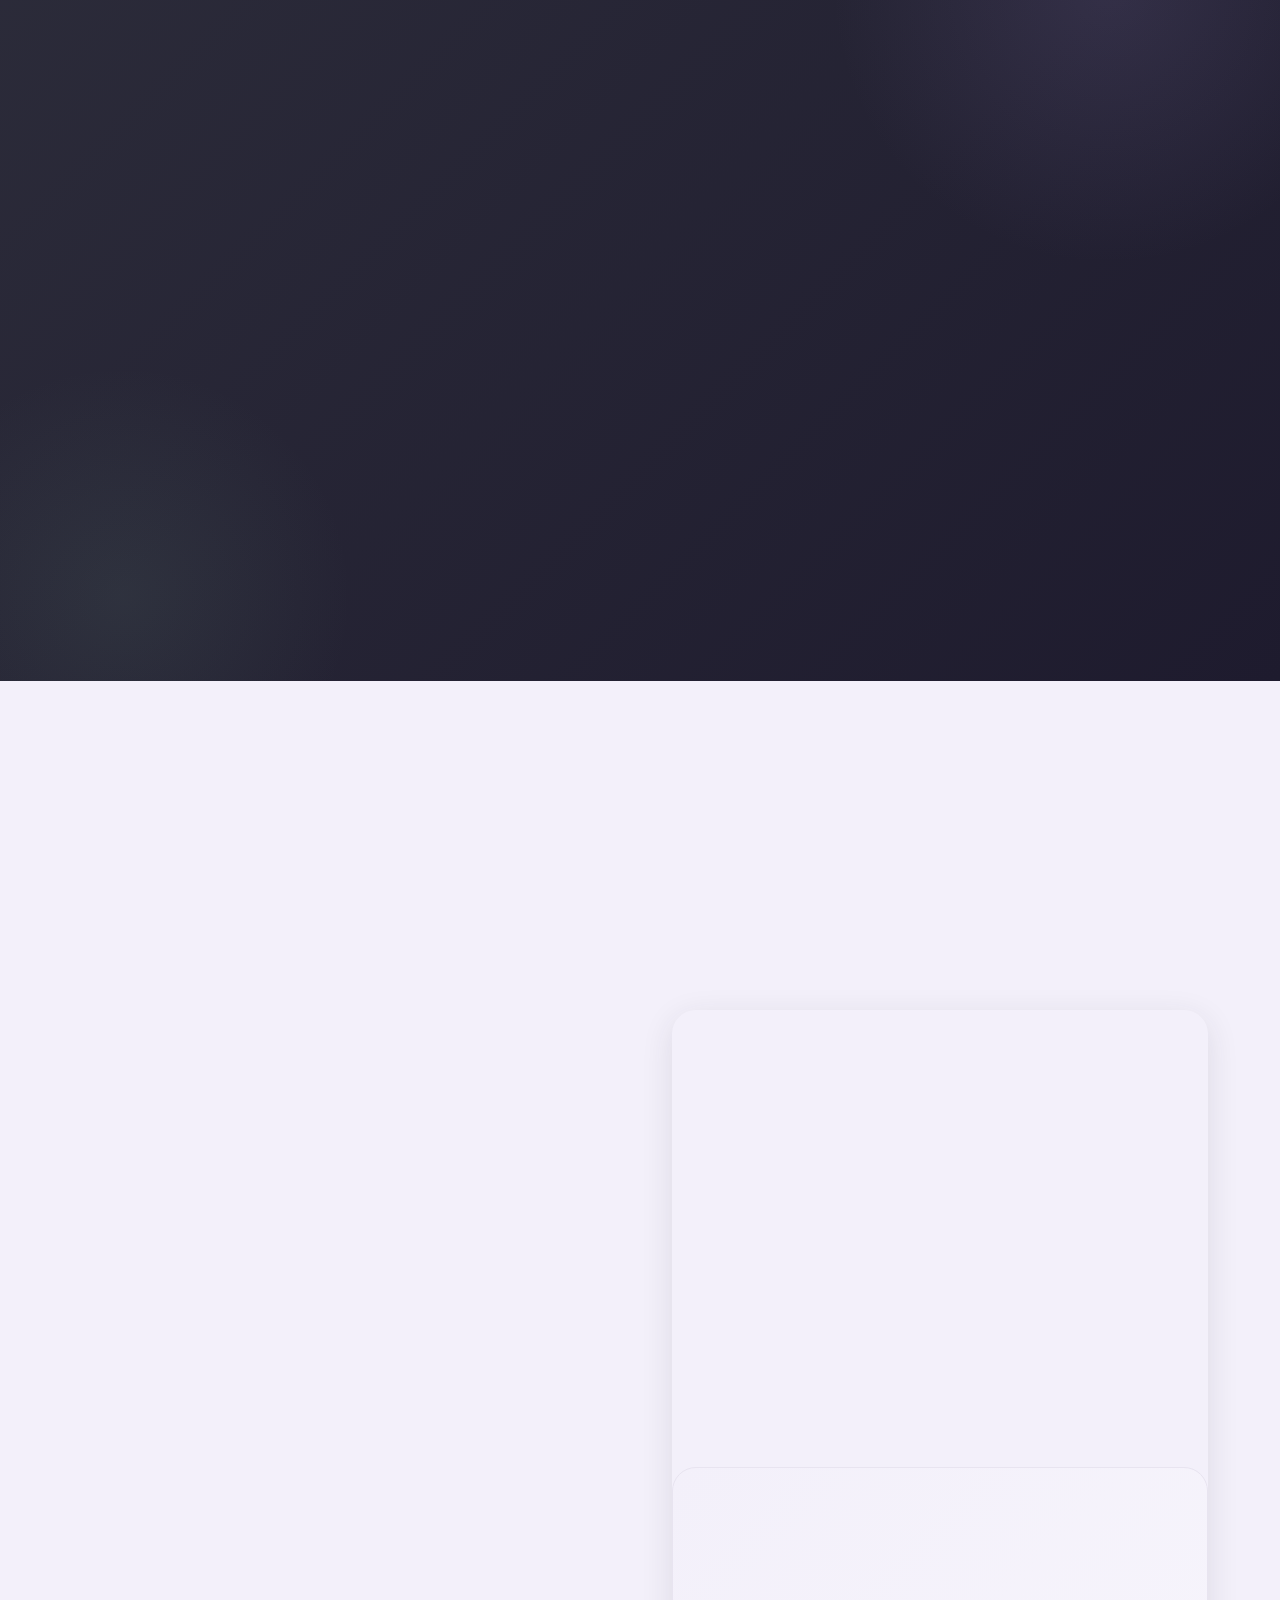
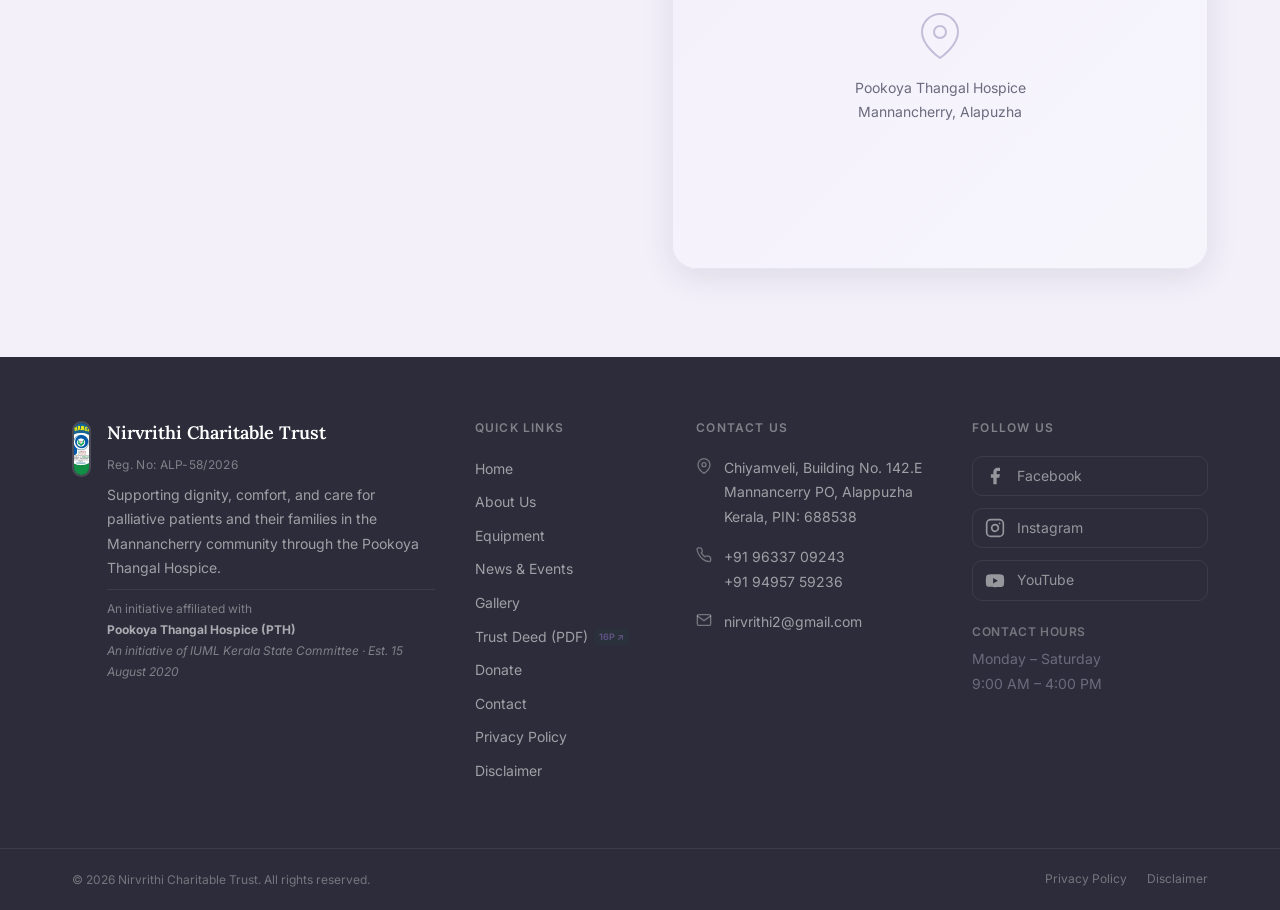
==== commit 2967a521: "Added eqp images and fixed bank card visibility" ====
--- a/index.html
+++ b/index.html
@@ -29,7 +29,7 @@
   <link rel="stylesheet" href="css/reset.css" />
   <link rel="stylesheet" href="css/tokens.css" />
   <link rel="stylesheet" href="css/components.css?v=2.2" />
-  <link rel="stylesheet" href="css/pages.css?v=2.2" />
+  <link rel="stylesheet" href="css/pages.css?v=2.3" />
 </head>
 
 <body>
@@ -367,28 +367,23 @@
             <div class="donation-box__rows">
               <div class="donation-box__row">
                 <span class="donation-box__field">Account Name</span>
-                <!-- PLACEHOLDER: Replace with actual account name -->
-                <span class="donation-box__value donation-box__placeholder">Nirvrithi Charitable Trust</span>
+                <span class="donation-box__value">Nirvrithi Charitable Trust</span>
               </div>
               <div class="donation-box__row">
                 <span class="donation-box__field">Bank Name</span>
-                <!-- PLACEHOLDER: Replace with actual bank name -->
-                <span class="donation-box__value donation-box__placeholder">Kerala Gramin Bank</span>
+                <span class="donation-box__value">Kerala Gramin Bank</span>
               </div>
               <div class="donation-box__row">
                 <span class="donation-box__field">Account Number</span>
-                <!-- PLACEHOLDER: Replace with actual account number -->
-                <span class="donation-box__value donation-box__placeholder">40698101104561</span>
+                <span class="donation-box__value">40698101104561</span>
               </div>
               <div class="donation-box__row">
                 <span class="donation-box__field">IFSC Code</span>
-                <!-- PLACEHOLDER: Replace with actual IFSC code -->
-                <span class="donation-box__value donation-box__placeholder">KLGB0040698</span>
+                <span class="donation-box__value">KLGB0040698</span>
               </div>
               <div class="donation-box__row">
                 <span class="donation-box__field">Branch</span>
-                <!-- PLACEHOLDER: Replace with actual branch name -->
-                <span class="donation-box__value donation-box__placeholder">Kalavoor Branch</span>
+                <span class="donation-box__value">Kalavoor Branch</span>
               </div>
             </div>
           </div>
@@ -583,7 +578,7 @@
 
   <!-- ── Scripts ─────────────────────────────────────────── -->
   <!-- Data -->
-  <script src="js/data/equipment.js?v=2.1"></script>
+  <script src="js/data/equipment.js?v=2.2"></script>
   <script src="js/data/news.js?v=2.1"></script>
   <script src="js/data/gallery.js?v=2.1"></script>
   <!-- Utilities -->
@@ -591,7 +586,7 @@
   <!-- Components -->
   <script src="js/components/navbar.js?v=2.1"></script>
   <script src="js/components/footer.js?v=2.1"></script>
-  <script src="js/components/equipment-card.js?v=2.1"></script>
+  <script src="js/components/equipment-card.js?v=2.2"></script>
   <script src="js/components/news-card.js?v=2.1"></script>
   <script src="js/components/gallery-grid.js?v=2.1"></script>
   <!-- Pages -->
--- a/css/pages.css
+++ b/css/pages.css
@@ -614,31 +614,40 @@
 
 .donation-box {
   padding: var(--sp-5) var(--sp-6);
-  background: rgba(255,255,255,0.06);
-  border: 1px solid rgba(255,255,255,0.10);
+  background: rgba(255, 255, 255, 0.08);
+  border: 1px solid rgba(255, 255, 255, 0.16);
   border-radius: var(--radius-xl);
-  transition: background var(--transition-base);
+  box-shadow: 0 4px 20px rgba(0, 0, 0, 0.18);
+  transition: background var(--transition-base), border-color var(--transition-base), box-shadow var(--transition-base);
 }
 
 .donation-box:hover {
-  background: rgba(255,255,255,0.09);
+  background: rgba(255, 255, 255, 0.12);
+  border-color: rgba(255, 255, 255, 0.25);
+  box-shadow: 0 6px 24px rgba(0, 0, 0, 0.25);
 }
 
 .donation-box__label {
   font-size: var(--text-xs);
-  font-weight: var(--fw-semibold);
+  font-weight: var(--fw-bold);
   letter-spacing: var(--ls-widest);
   text-transform: uppercase;
-  color: var(--clr-primary-light);
+  color: #FFFFFF;
   margin-bottom: var(--sp-4);
   padding-bottom: var(--sp-3);
-  border-bottom: 1px solid rgba(255,255,255,0.08);
+  border-bottom: 1px solid rgba(255, 255, 255, 0.12);
+  display: flex;
+  align-items: center;
+}
+
+.donation-box__label svg {
+  color: var(--clr-secondary-light);
 }
 
 .donation-box__rows {
   display: flex;
   flex-direction: column;
-  gap: var(--sp-3);
+  gap: var(--sp-2);
 }
 
 .donation-box__row {
@@ -647,12 +656,19 @@
   align-items: baseline;
   gap: var(--sp-4);
   flex-wrap: wrap;
+  padding: var(--sp-2) 0;
+  border-bottom: 1px solid rgba(255, 255, 255, 0.06);
+}
+
+.donation-box__row:last-child {
+  border-bottom: none;
+  padding-bottom: 0;
 }
 
 .donation-box__field {
   font-size: var(--text-xs);
-  font-weight: var(--fw-medium);
-  color: rgba(255,255,255,0.45);
+  font-weight: var(--fw-semibold);
+  color: rgba(255, 255, 255, 0.85);
   letter-spacing: var(--ls-wide);
   text-transform: uppercase;
 }
@@ -660,15 +676,16 @@
 .donation-box__value {
   font-size: var(--text-sm);
   font-weight: var(--fw-semibold);
-  color: rgba(255,255,255,0.80);
-  font-family: var(--font-display);
+  color: #FFFFFF;
+  font-family: var(--font-body);
   text-align: right;
+  letter-spacing: 0.3px;
 }
 
 .donation-box__placeholder {
-  font-style: italic;
-  color: rgba(255,255,255,0.30);
-  font-weight: var(--fw-regular);
+  font-style: normal;
+  color: #FFFFFF;
+  font-weight: var(--fw-semibold);
 }
 
 /* UPI box with QR code */
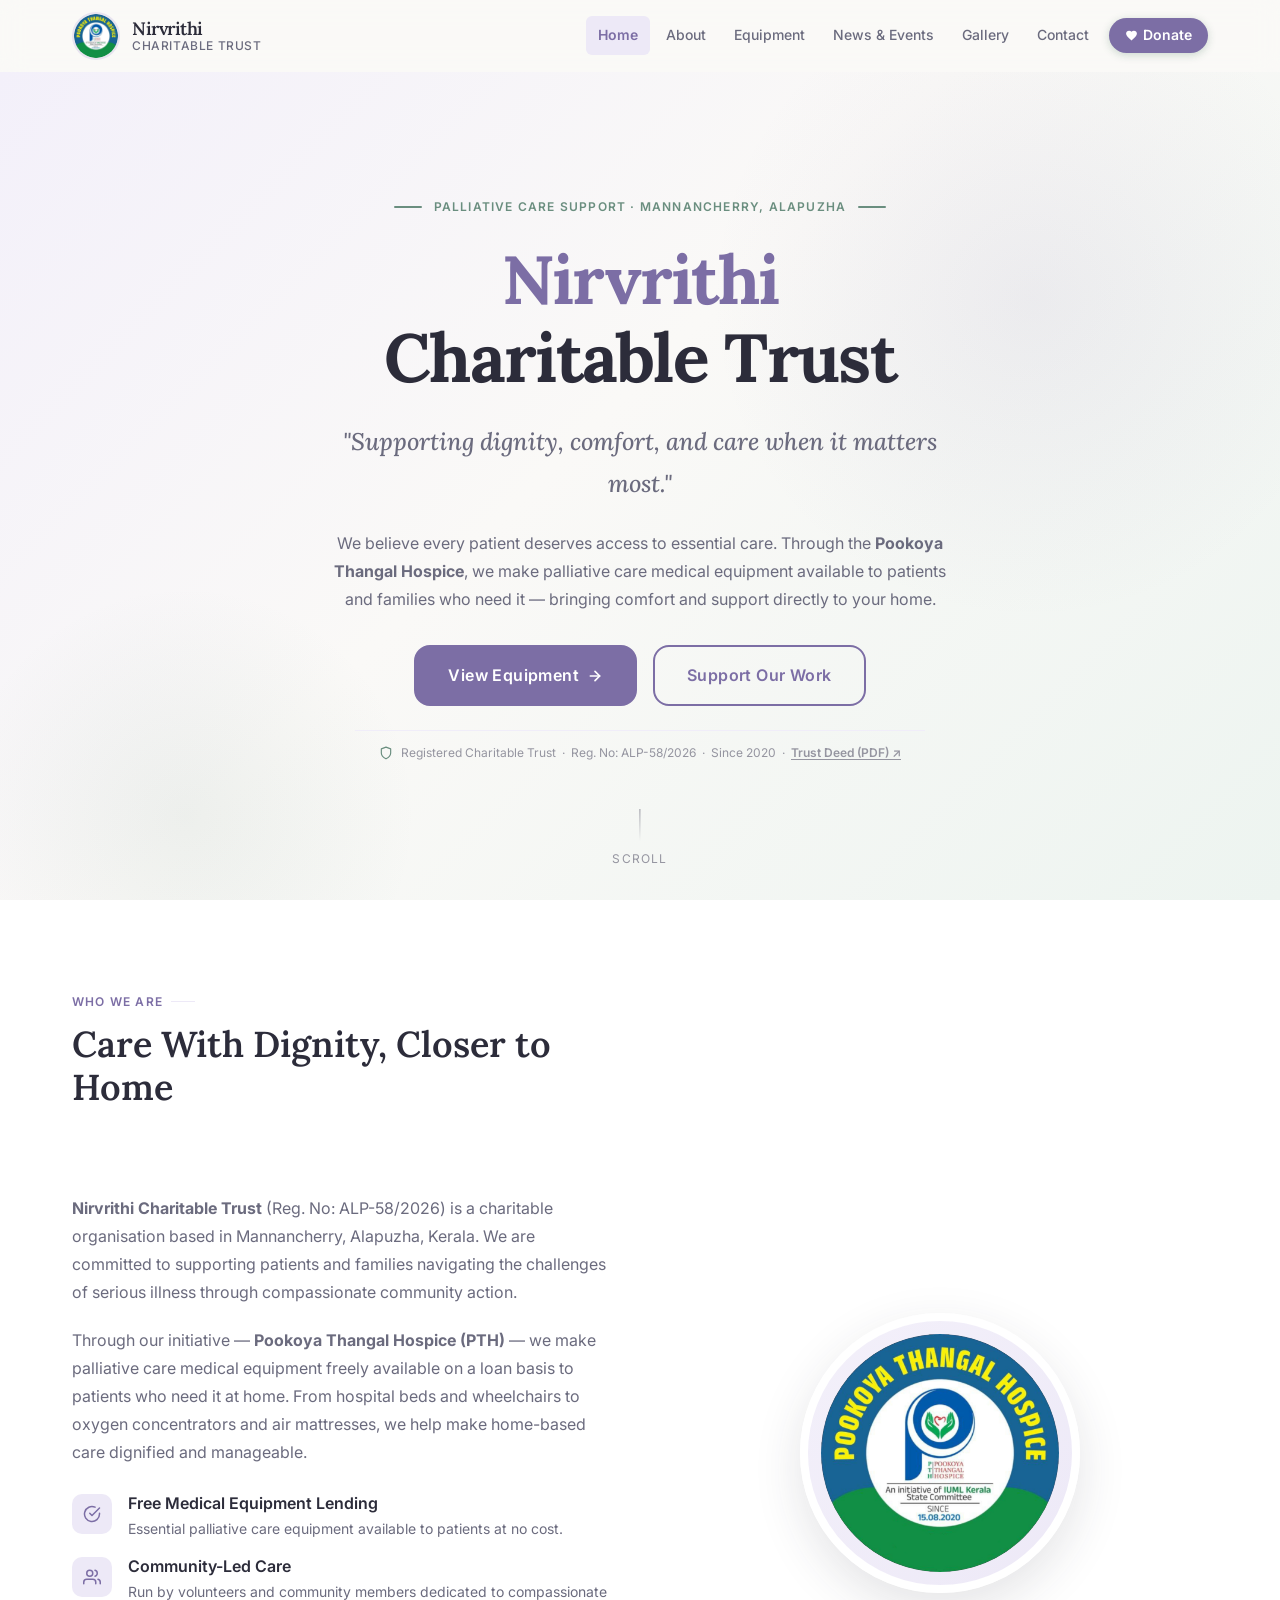
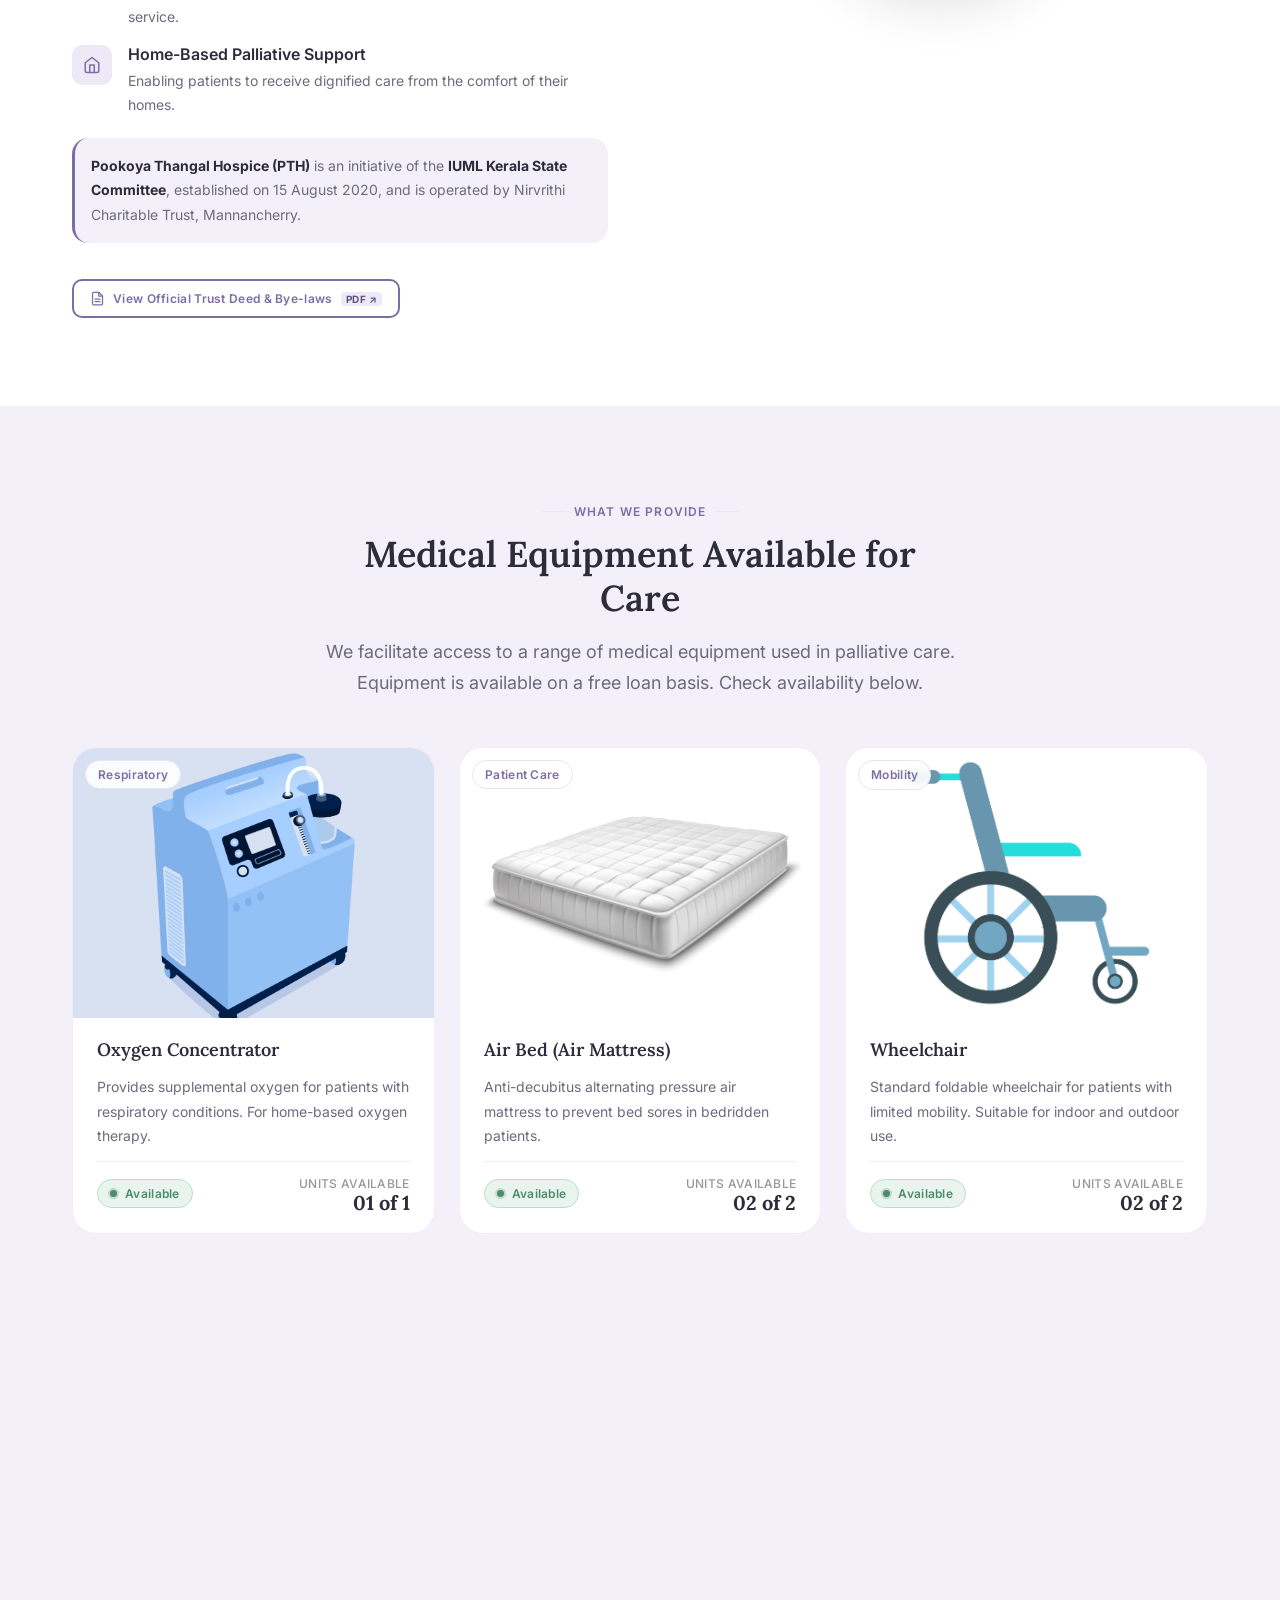
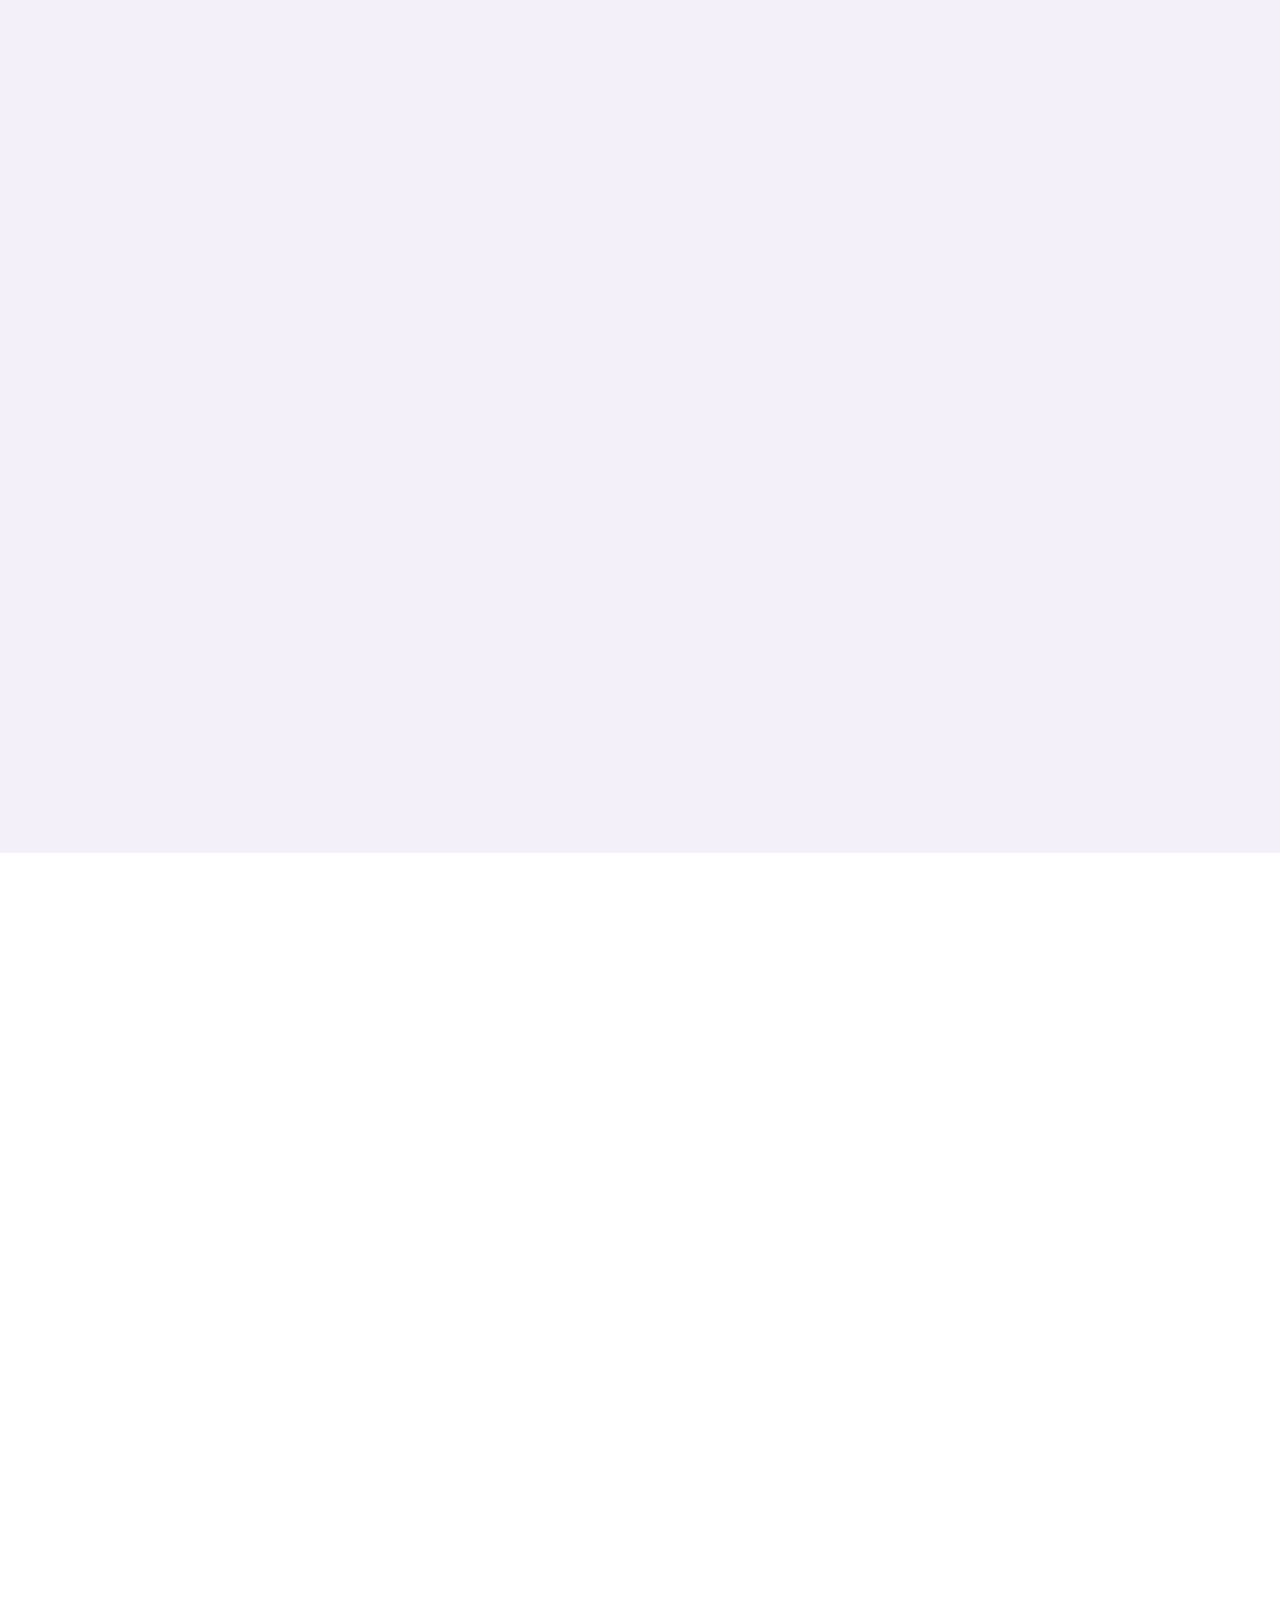
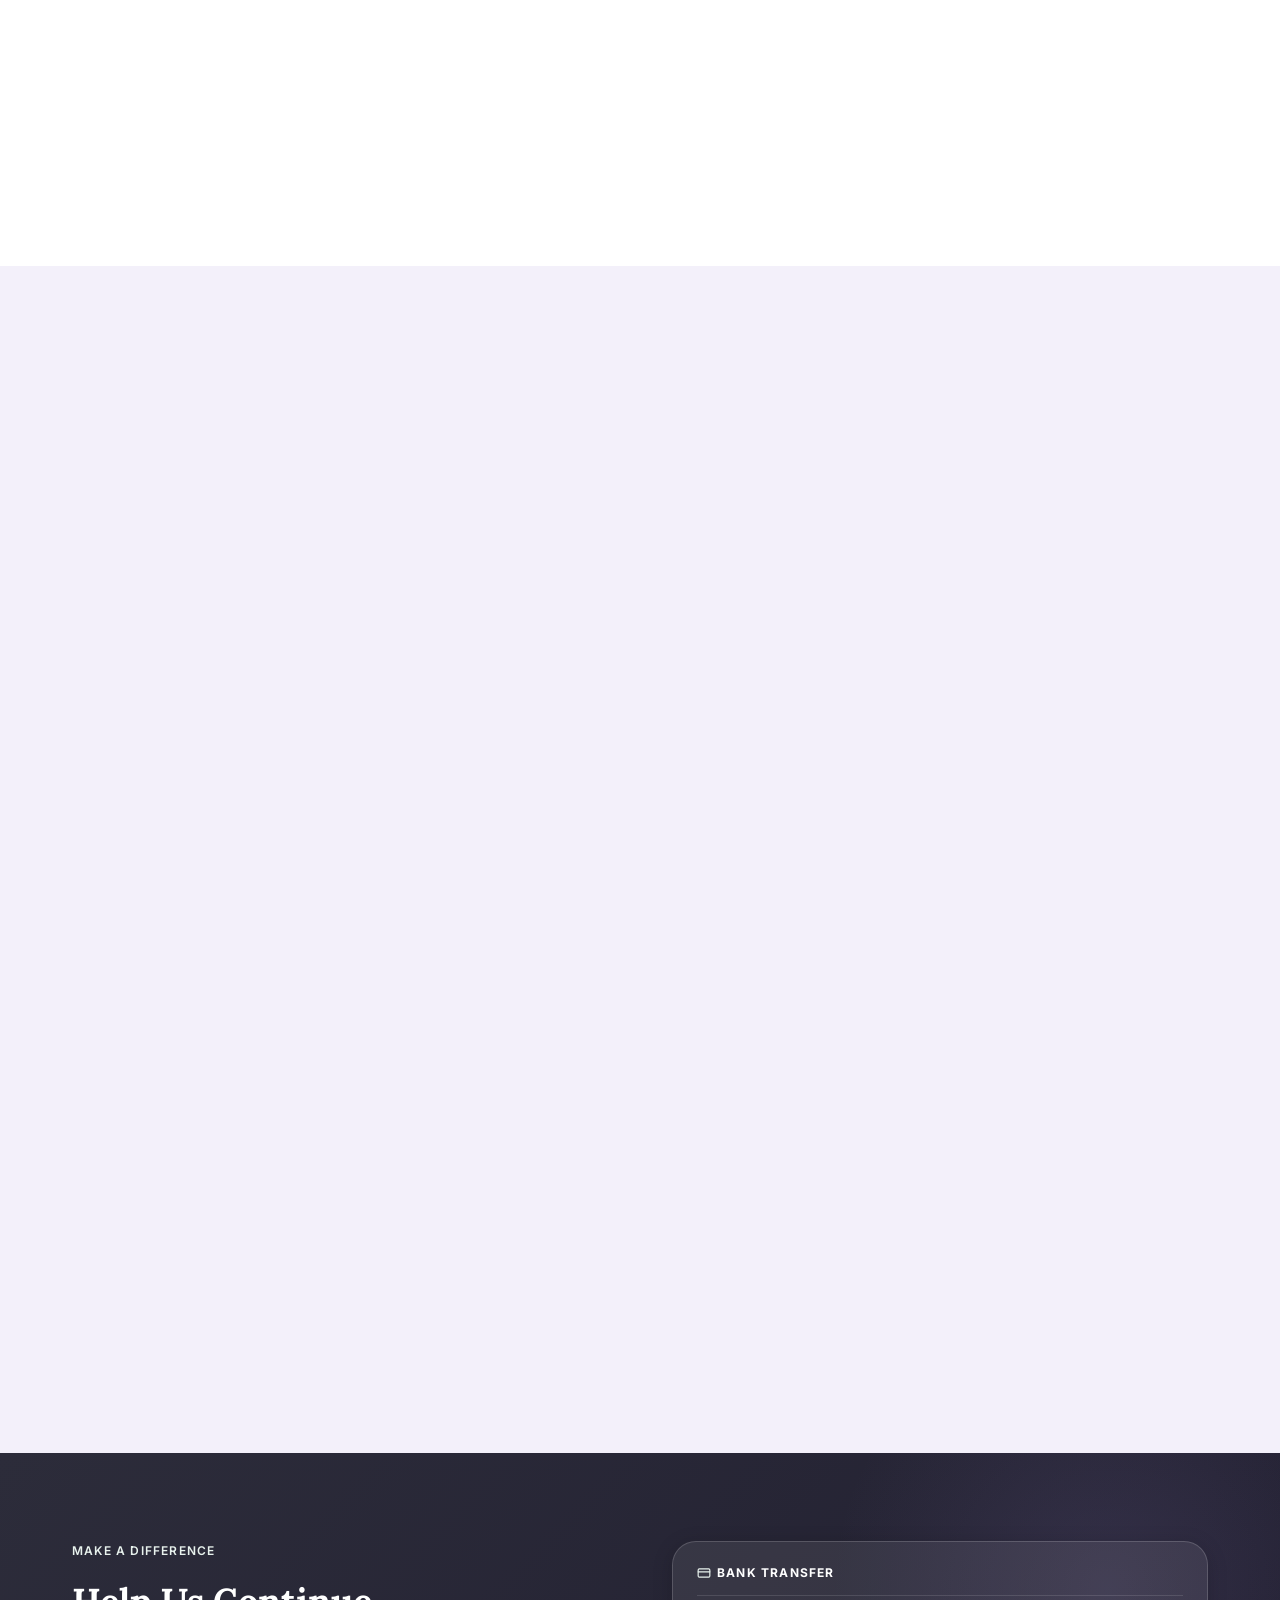
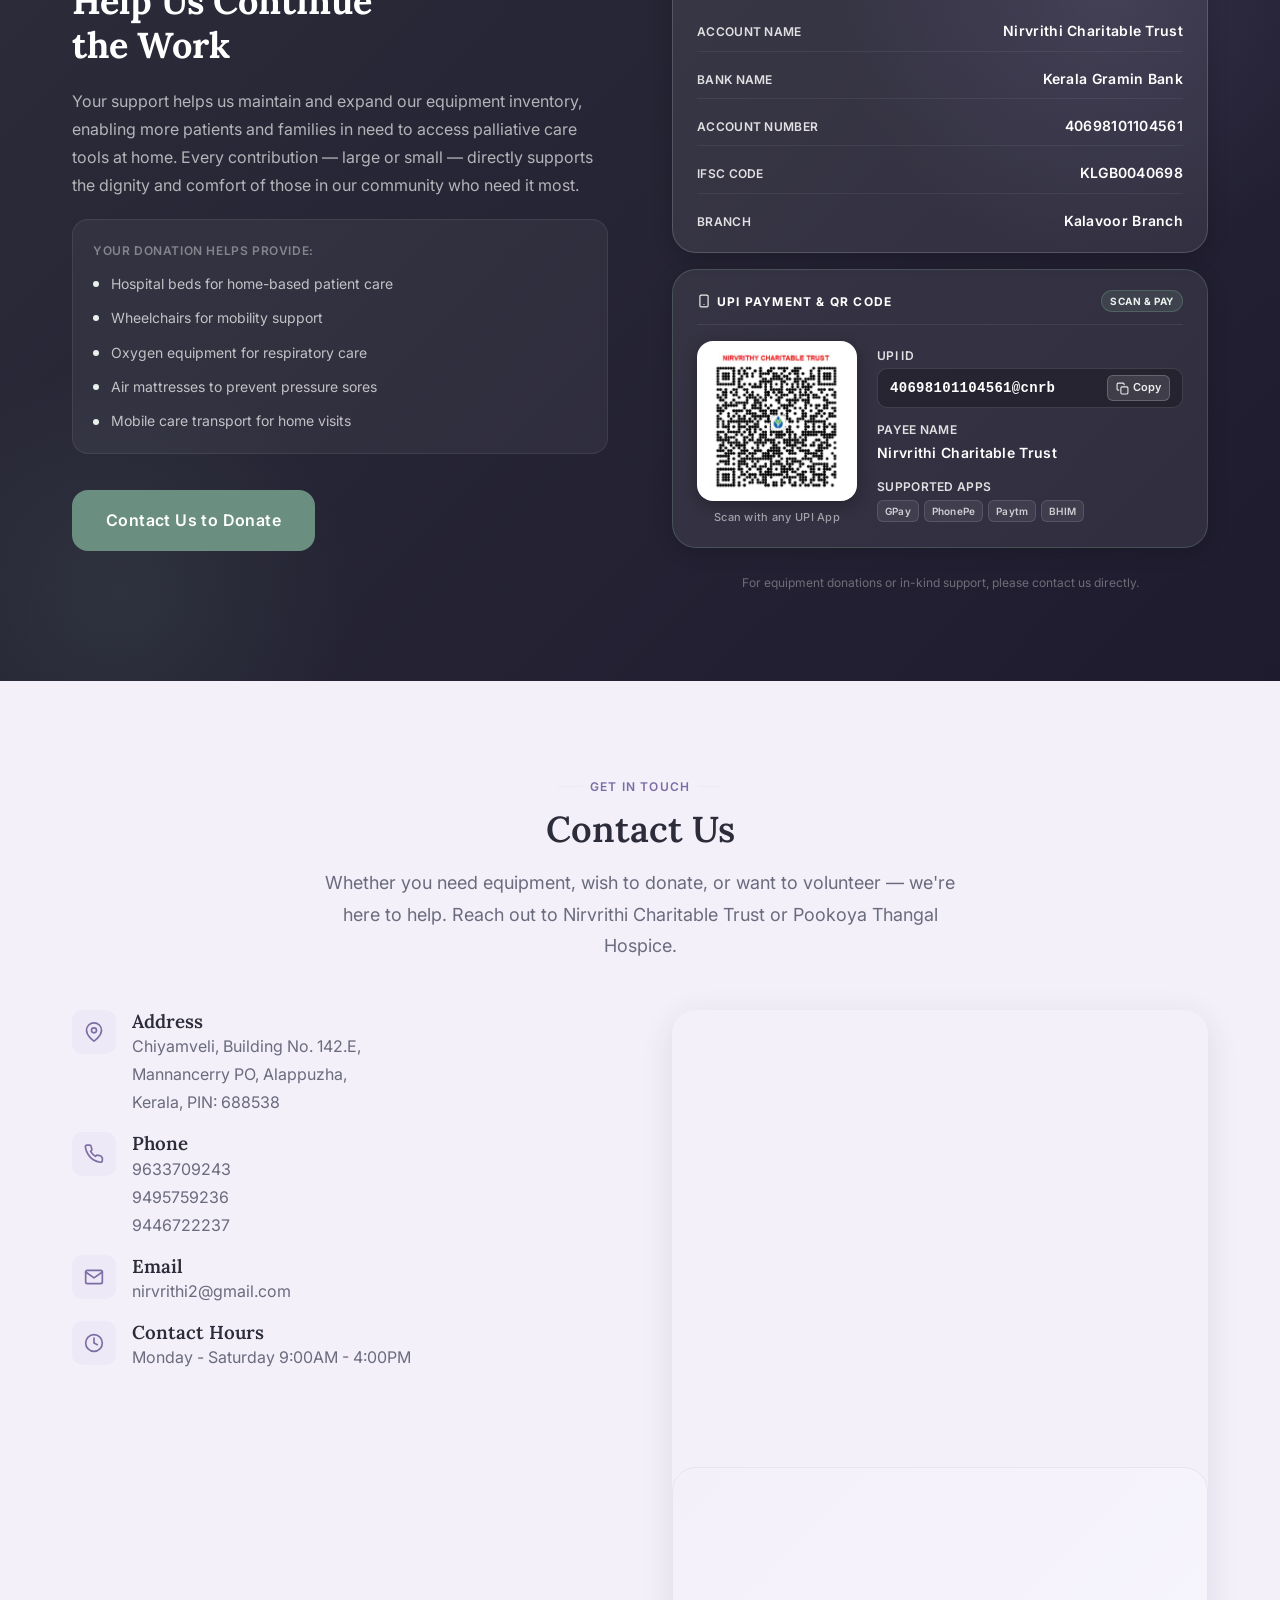
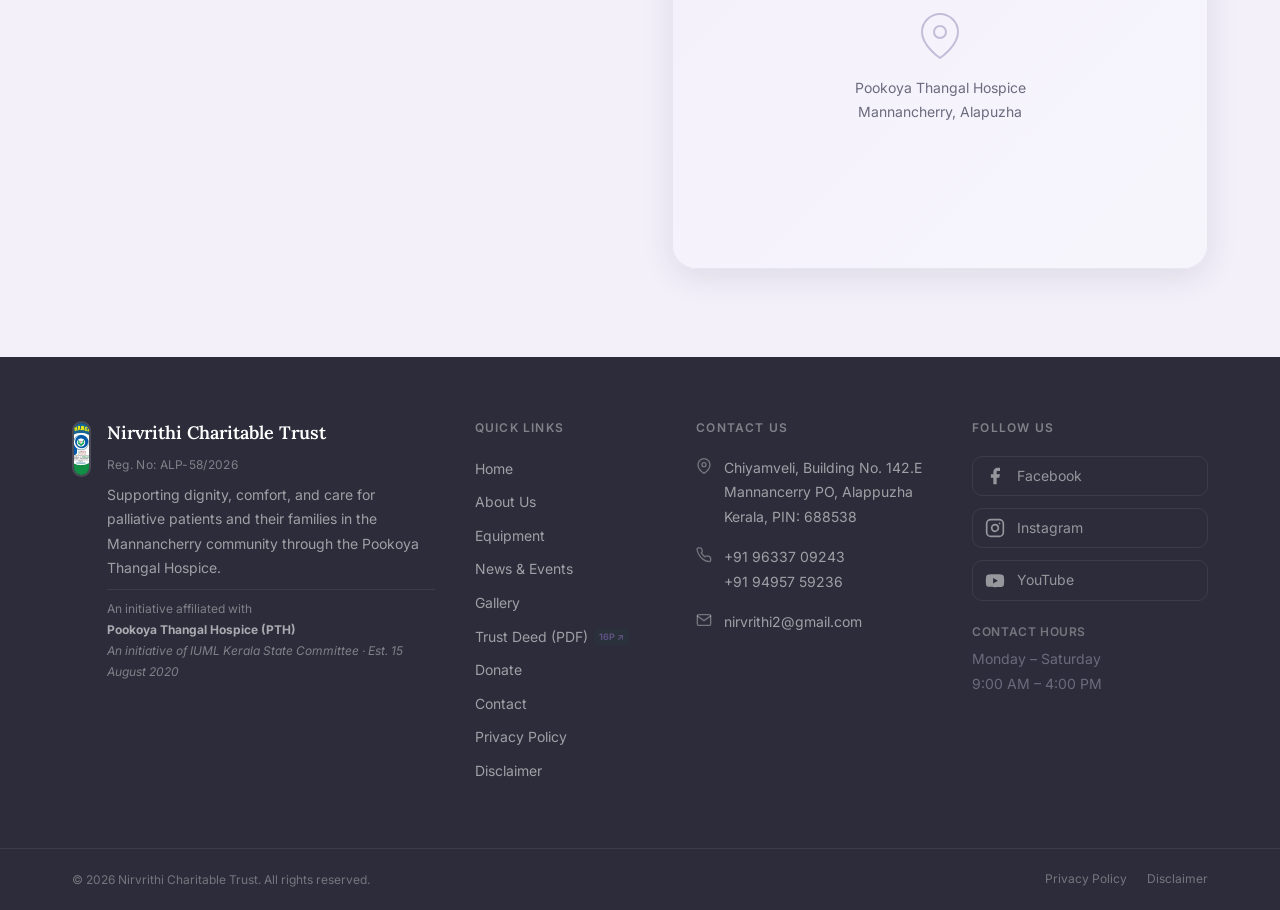
==== commit 10a47877: "more images" ====
--- a/index.html
+++ b/index.html
@@ -578,7 +578,7 @@
 
   <!-- ── Scripts ─────────────────────────────────────────── -->
   <!-- Data -->
-  <script src="js/data/equipment.js?v=2.2"></script>
+  <script src="js/data/equipment.js?v=2.3"></script>
   <script src="js/data/news.js?v=2.1"></script>
   <script src="js/data/gallery.js?v=2.1"></script>
   <!-- Utilities -->
@@ -586,7 +586,7 @@
   <!-- Components -->
   <script src="js/components/navbar.js?v=2.1"></script>
   <script src="js/components/footer.js?v=2.1"></script>
-  <script src="js/components/equipment-card.js?v=2.2"></script>
+  <script src="js/components/equipment-card.js?v=2.3"></script>
   <script src="js/components/news-card.js?v=2.1"></script>
   <script src="js/components/gallery-grid.js?v=2.1"></script>
   <!-- Pages -->
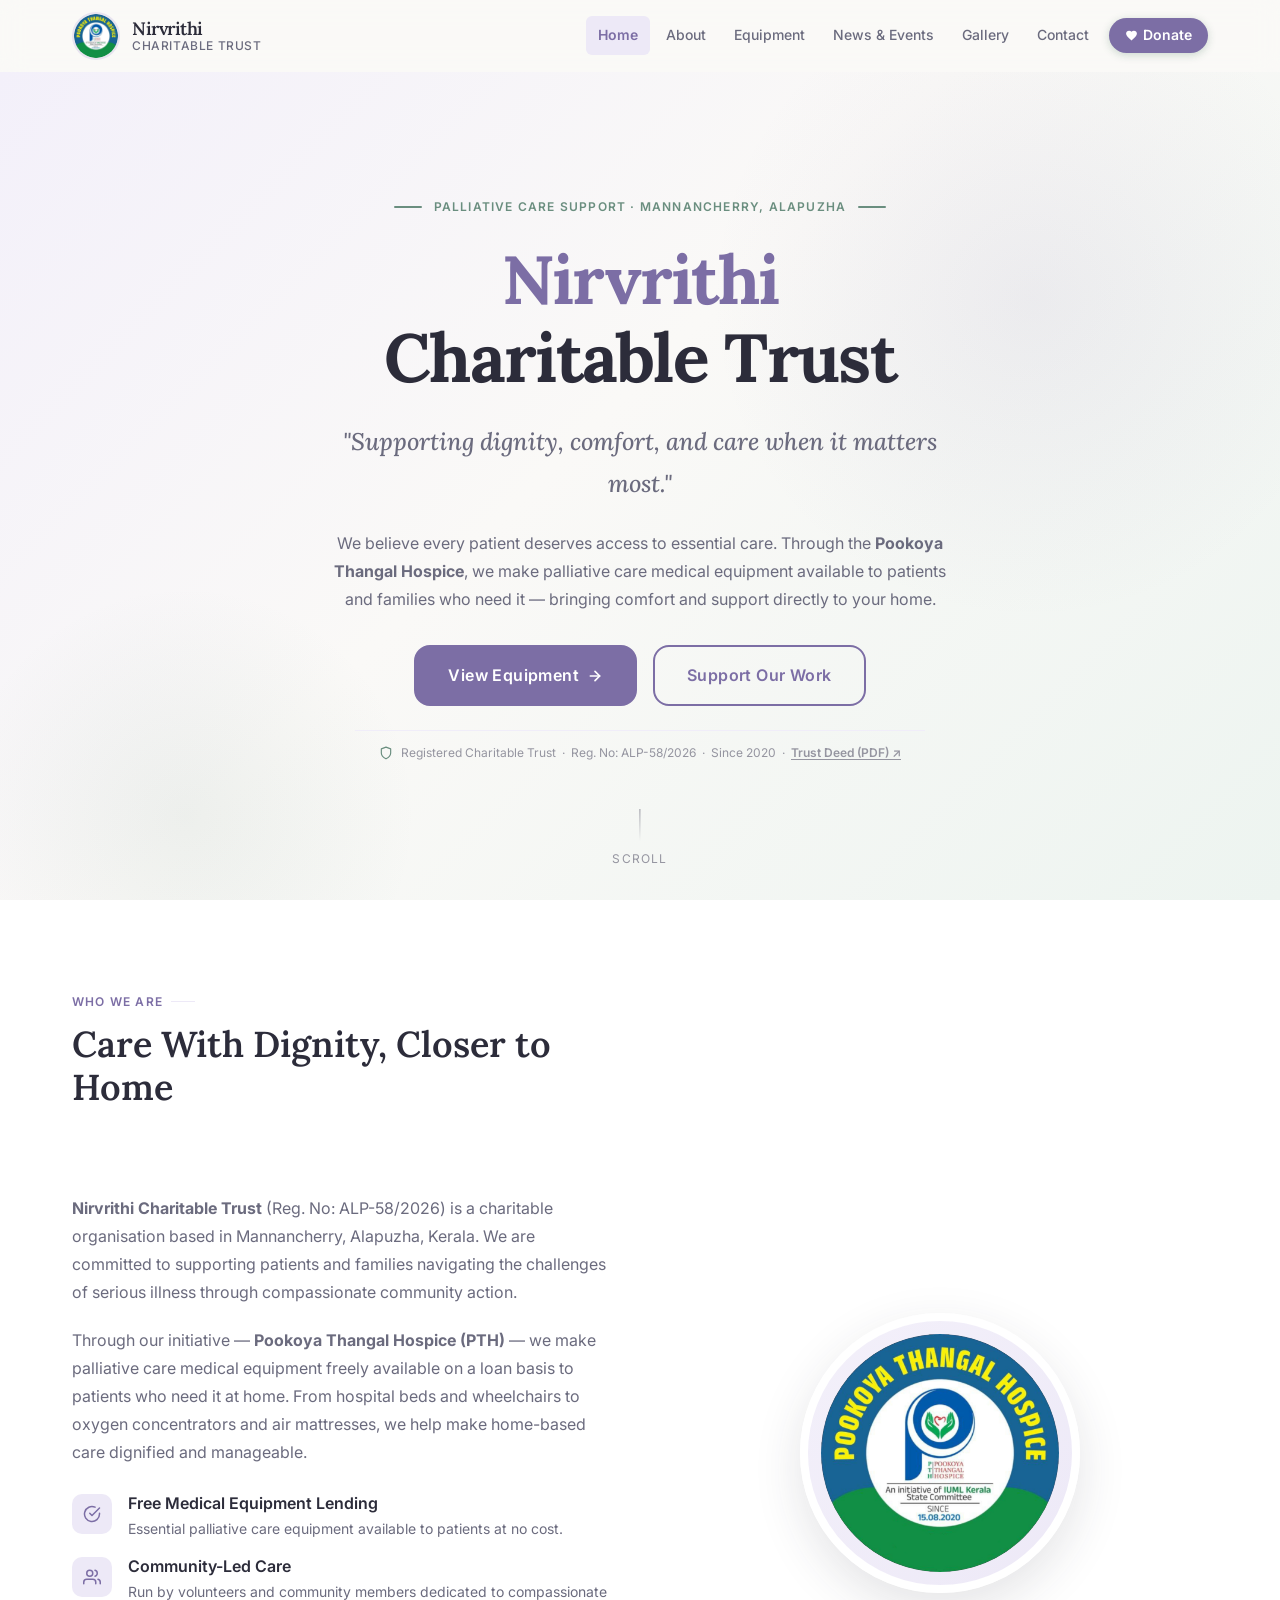
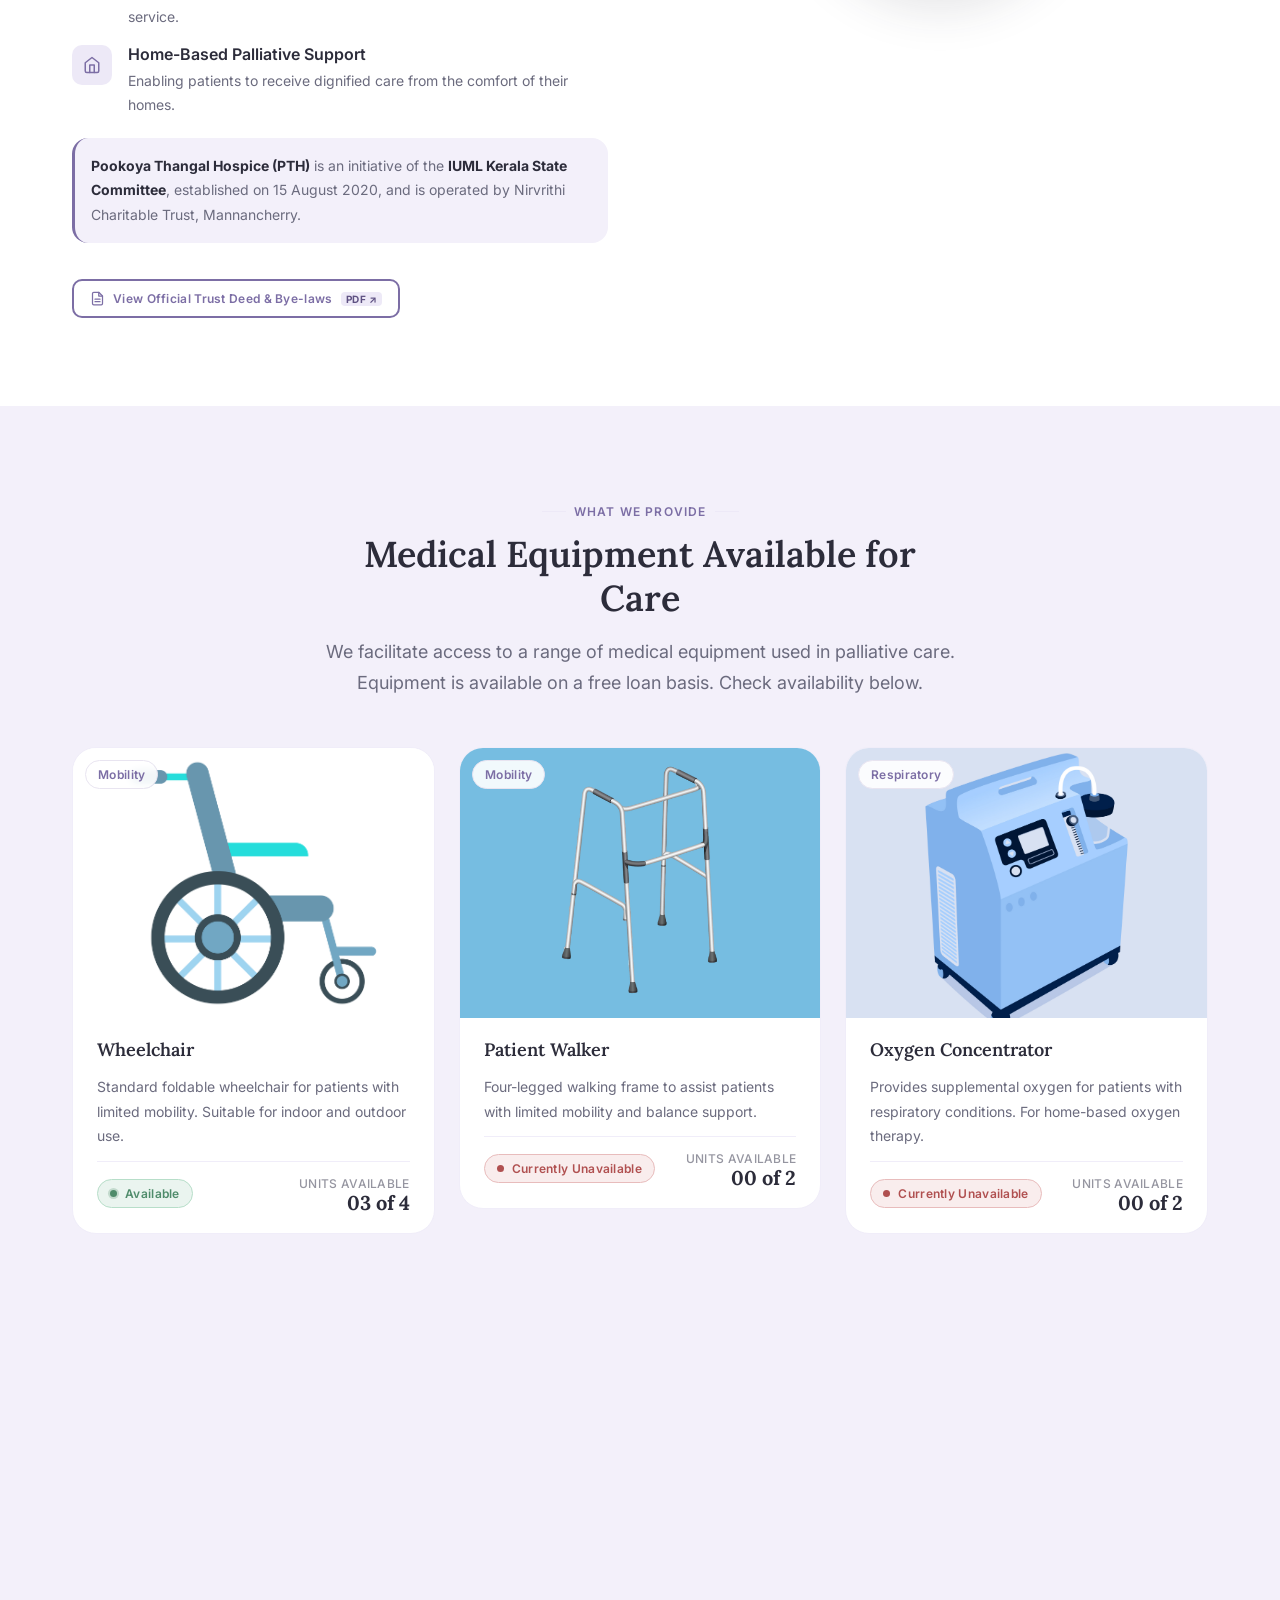
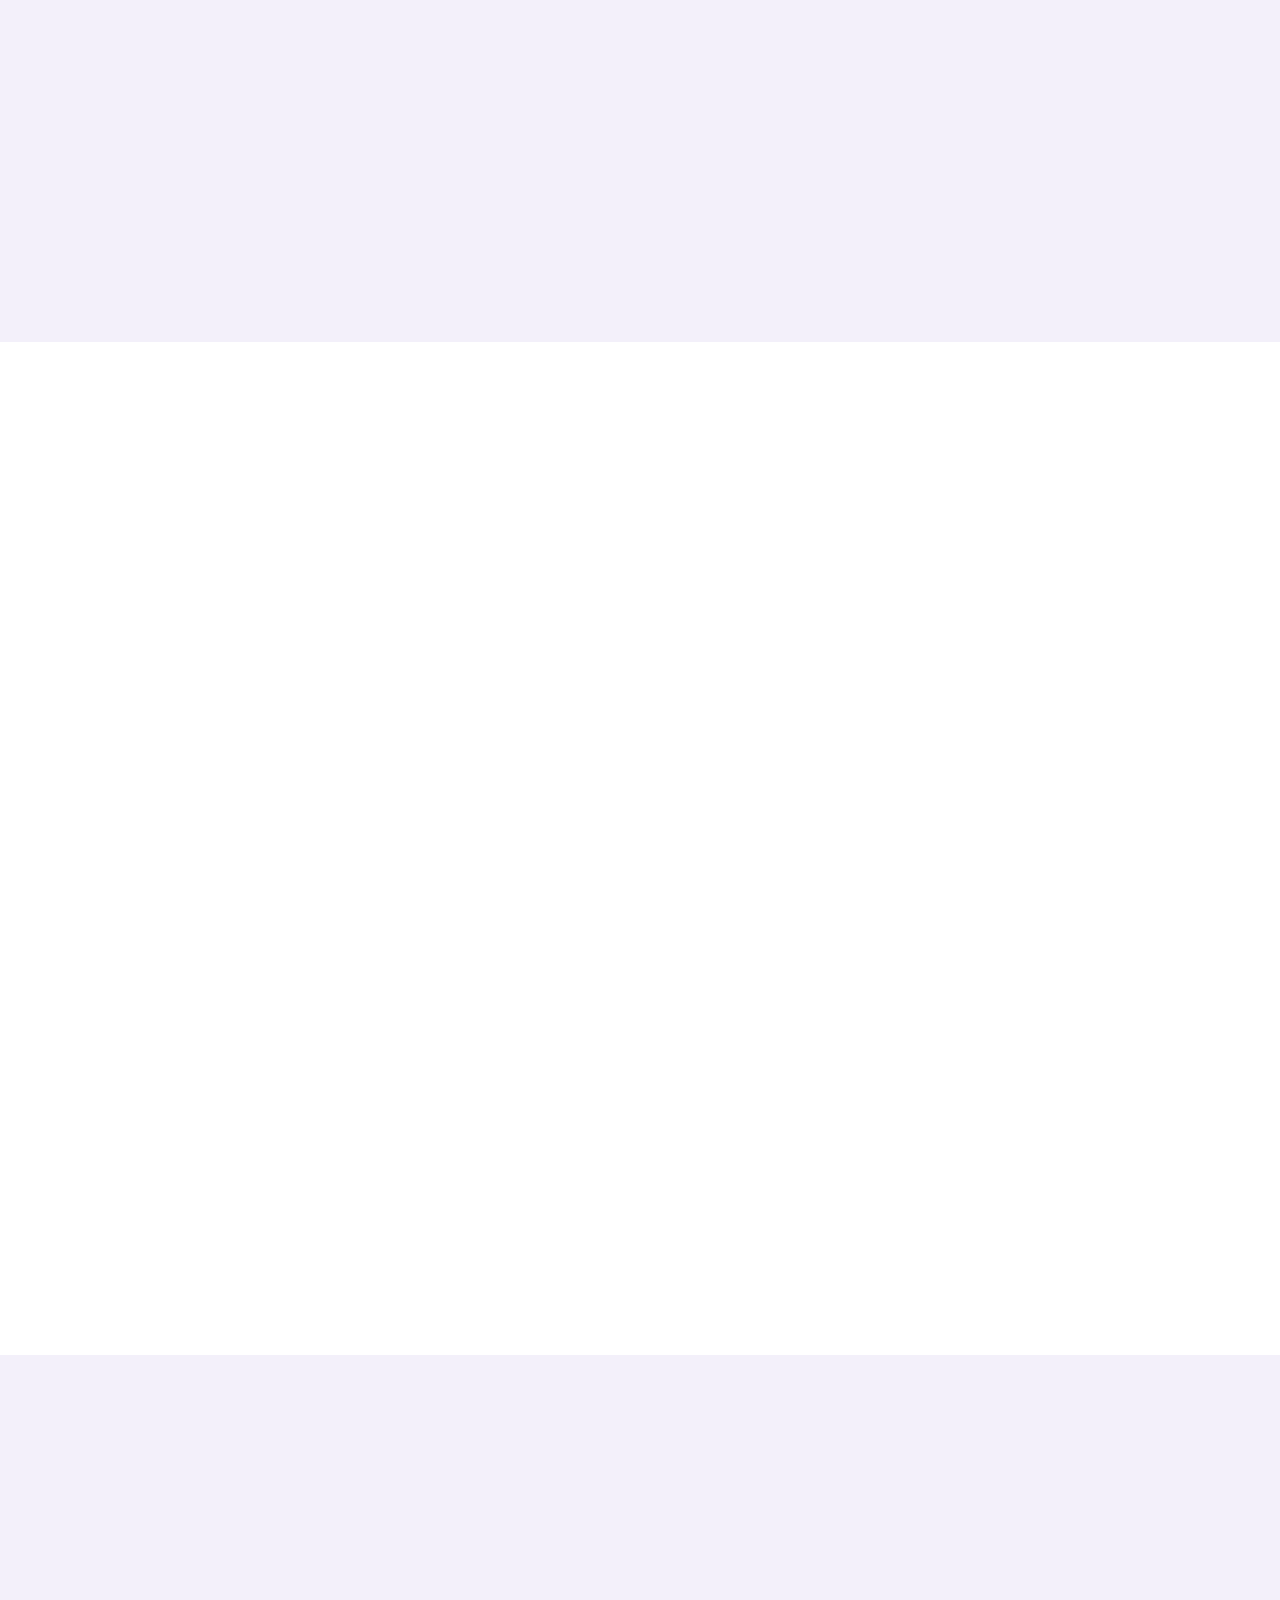
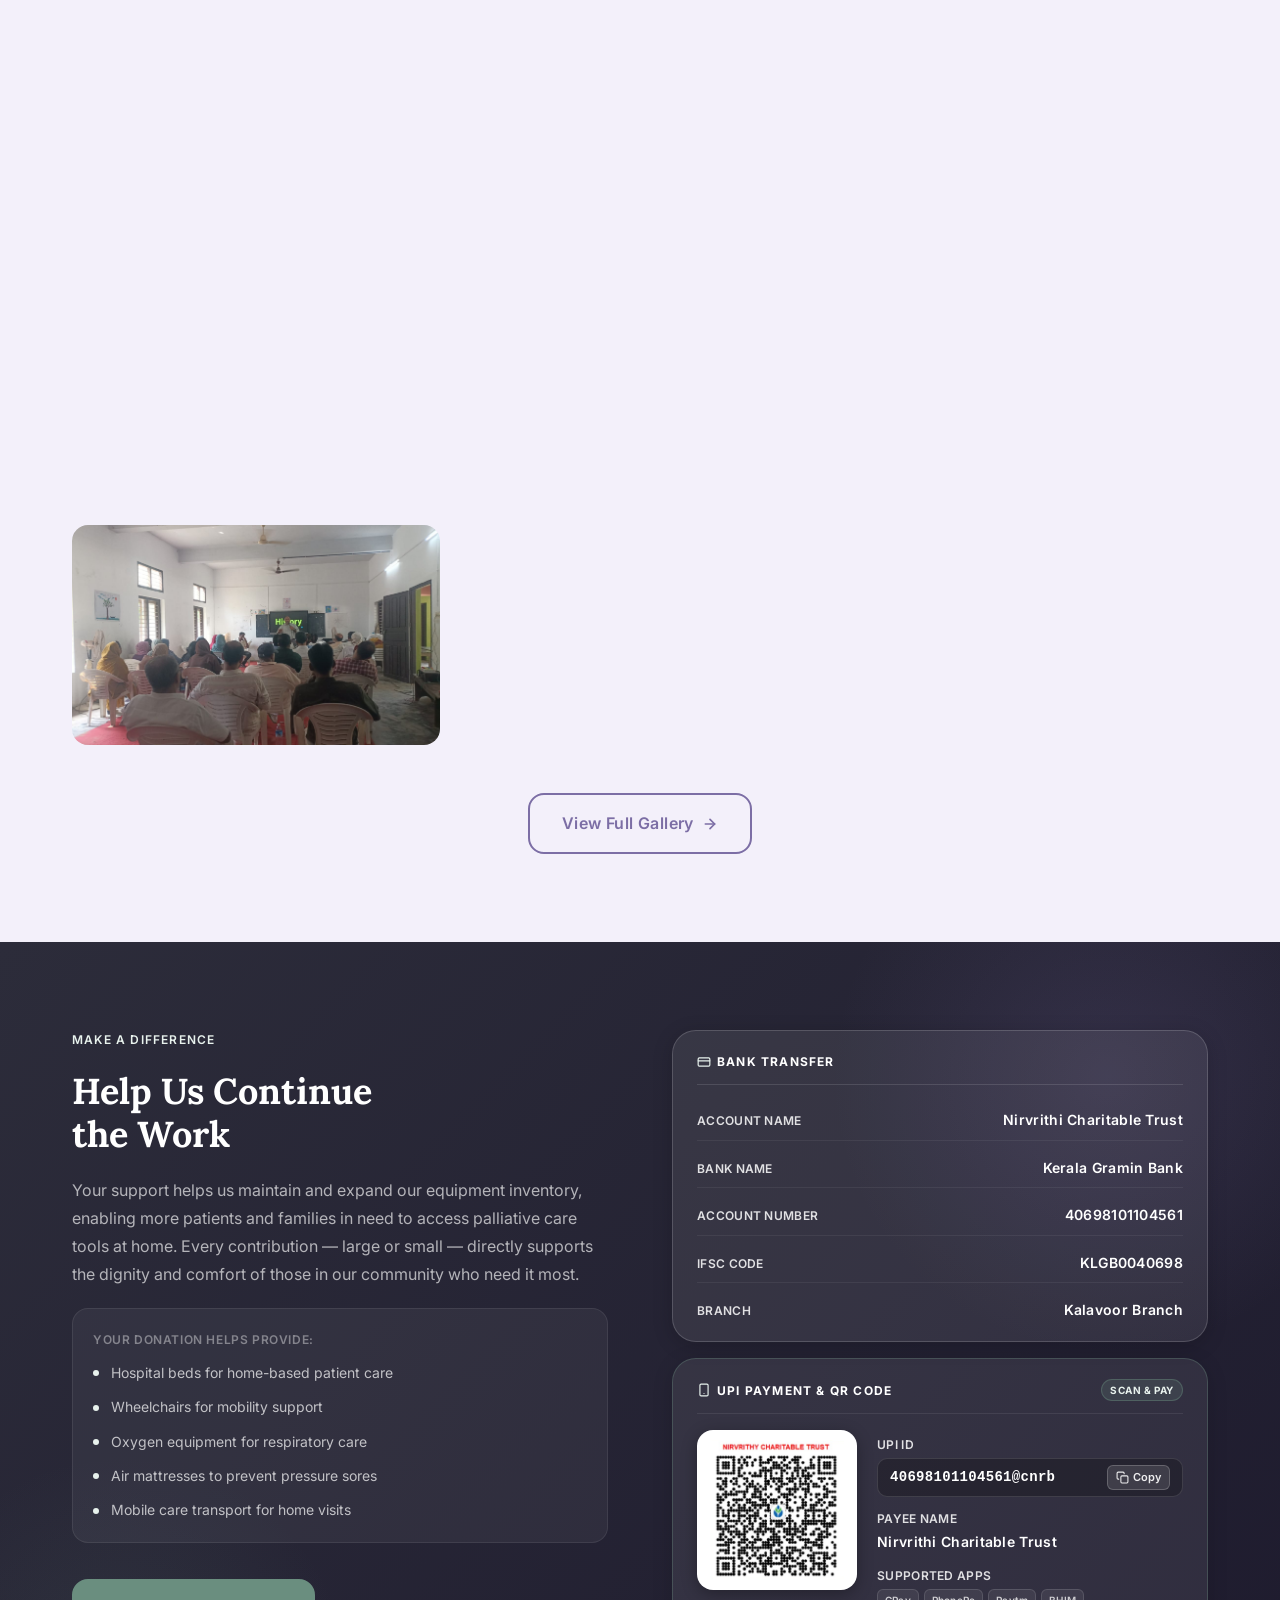
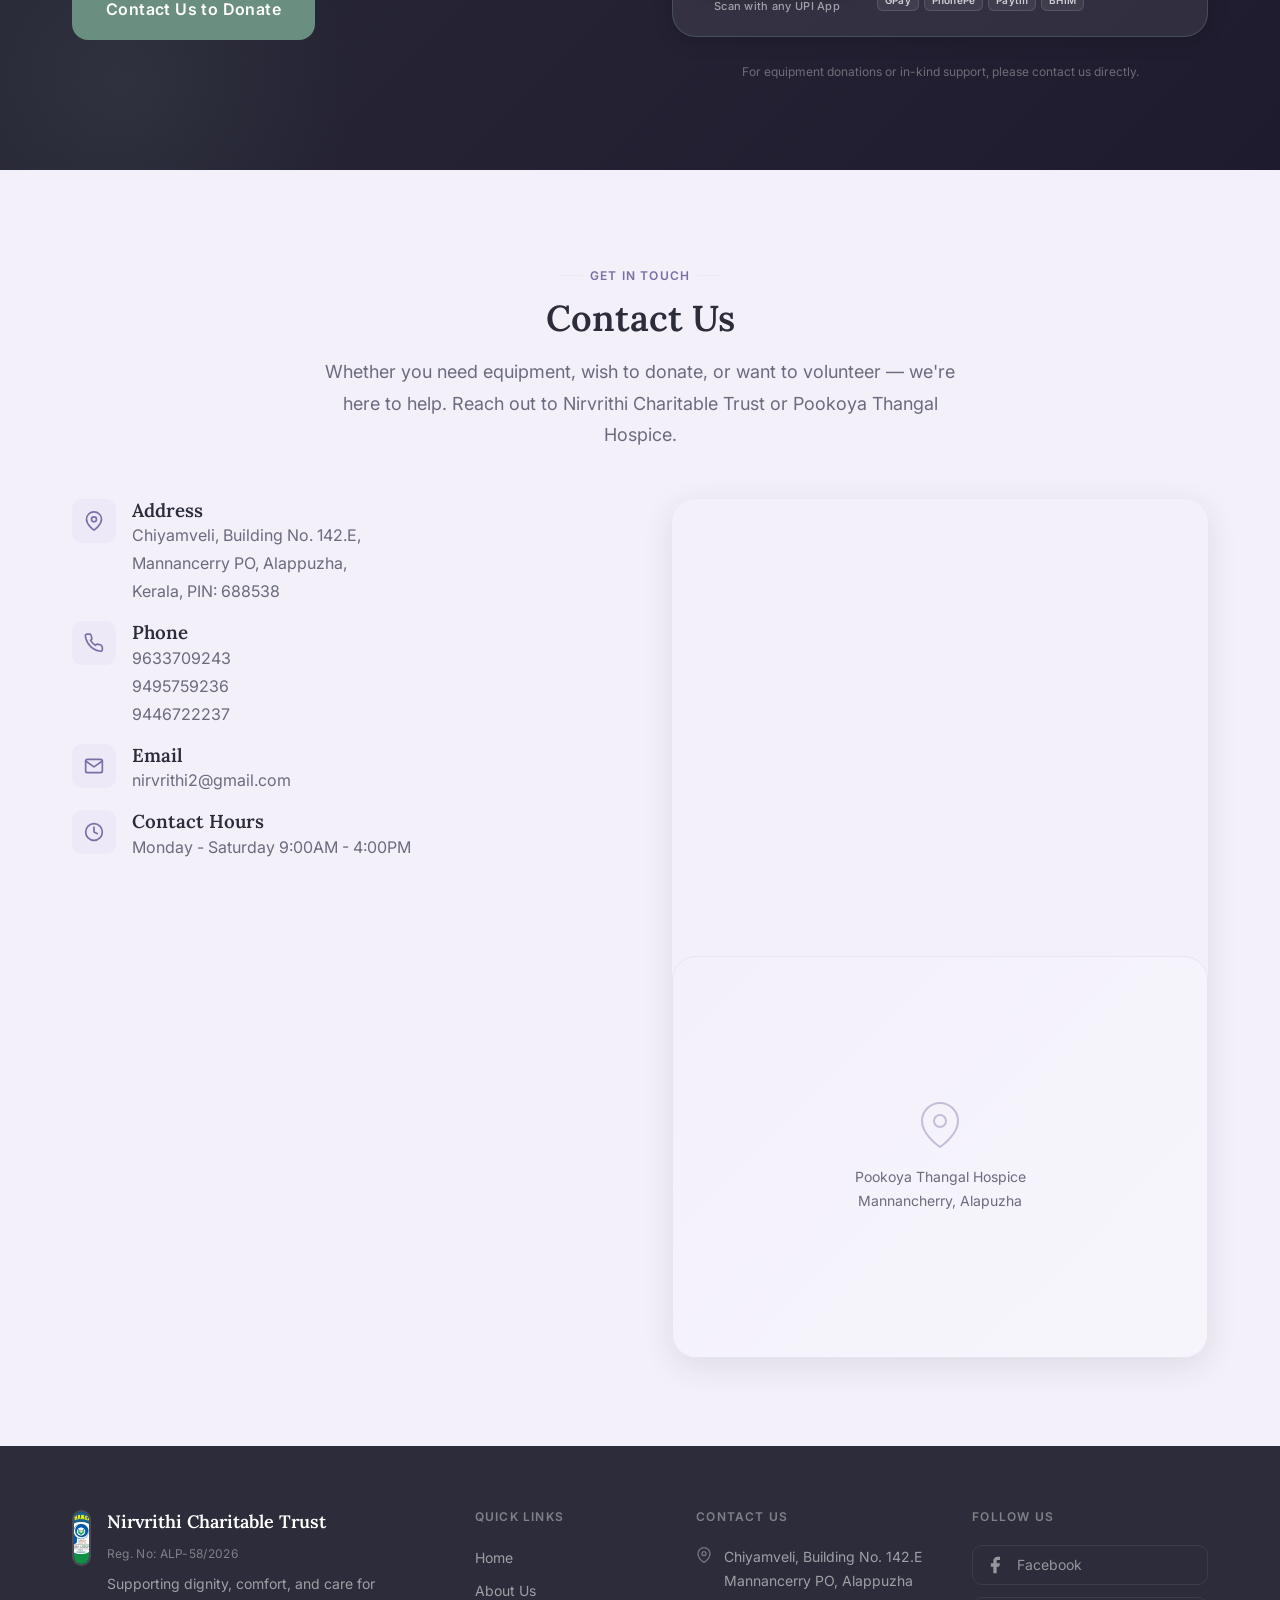
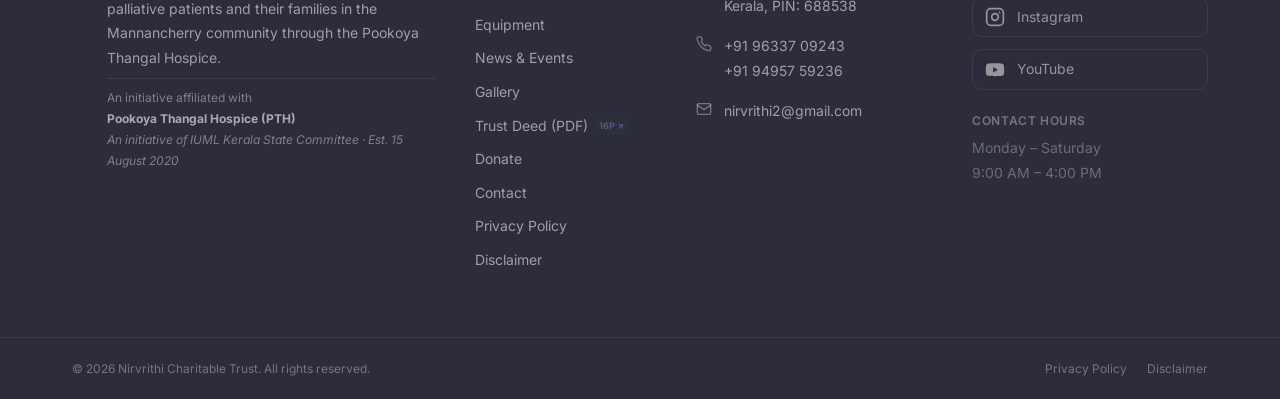
==== commit cf9c3276: "fixed mob view, unit values, and added new images" ====
--- a/index.html
+++ b/index.html
@@ -28,7 +28,7 @@
   <!-- CSS -->
   <link rel="stylesheet" href="css/reset.css" />
   <link rel="stylesheet" href="css/tokens.css" />
-  <link rel="stylesheet" href="css/components.css?v=2.2" />
+  <link rel="stylesheet" href="css/components.css?v=2.5" />
   <link rel="stylesheet" href="css/pages.css?v=2.3" />
 </head>
 
@@ -578,7 +578,7 @@
 
   <!-- ── Scripts ─────────────────────────────────────────── -->
   <!-- Data -->
-  <script src="js/data/equipment.js?v=2.3"></script>
+  <script src="js/data/equipment.js?v=2.5"></script>
   <script src="js/data/news.js?v=2.1"></script>
   <script src="js/data/gallery.js?v=2.1"></script>
   <!-- Utilities -->
@@ -586,9 +586,9 @@
   <!-- Components -->
   <script src="js/components/navbar.js?v=2.1"></script>
   <script src="js/components/footer.js?v=2.1"></script>
-  <script src="js/components/equipment-card.js?v=2.3"></script>
-  <script src="js/components/news-card.js?v=2.1"></script>
-  <script src="js/components/gallery-grid.js?v=2.1"></script>
+  <script src="js/components/equipment-card.js?v=2.4"></script>
+  <script src="js/components/news-card.js?v=2.5"></script>
+  <script src="js/components/gallery-grid.js?v=2.5"></script>
   <!-- Pages -->
   <script src="js/pages/home.js?v=2.2"></script>
 
--- a/css/components.css
+++ b/css/components.css
@@ -921,6 +921,11 @@
   opacity: 0;
   transition: opacity var(--transition-base);
   padding: var(--sp-4);
+  padding-top: max(var(--sp-4), env(safe-area-inset-top));
+  padding-bottom: max(var(--sp-4), env(safe-area-inset-bottom));
+  padding-left: max(var(--sp-4), env(safe-area-inset-left));
+  padding-right: max(var(--sp-4), env(safe-area-inset-right));
+  box-sizing: border-box;
 }
 
 .news-modal.is-open {
@@ -931,8 +936,9 @@
 .news-modal__backdrop {
   position: absolute;
   inset: 0;
-  background: rgba(20, 18, 30, 0.85);
-  backdrop-filter: blur(8px);
+  background: rgba(18, 16, 28, 0.88);
+  backdrop-filter: blur(10px);
+  -webkit-backdrop-filter: blur(10px);
 }
 
 .news-modal__content {
@@ -943,38 +949,53 @@
   max-width: 800px;
   width: 100%;
   max-height: 88vh;
+  max-height: 88dvh;
   overflow-y: auto;
+  overflow-x: hidden;
   box-shadow: var(--shadow-2xl);
   border: 1px solid var(--clr-border-light);
   display: flex;
   flex-direction: column;
-}
-
+  -webkit-overflow-scrolling: touch;
+}
+
+/* Sticky close button: sticks at the top right of the modal even as content scrolls! */
 .news-modal__close {
-  position: absolute;
+  position: sticky;
   top: var(--sp-3);
-  right: var(--sp-3);
-  width: 36px;
-  height: 36px;
+  align-self: flex-end;
+  margin-right: var(--sp-3);
+  margin-bottom: -44px;
+  width: 44px;
+  height: 44px;
   border-radius: var(--radius-full);
-  background: rgba(20, 18, 30, 0.65);
-  color: white;
-  border: 1px solid rgba(255, 255, 255, 0.25);
+  background: rgba(20, 18, 30, 0.75);
+  backdrop-filter: blur(8px);
+  -webkit-backdrop-filter: blur(8px);
+  color: #ffffff;
+  border: 1px solid rgba(255, 255, 255, 0.3);
   display: flex;
   align-items: center;
   justify-content: center;
   cursor: pointer;
-  z-index: 10;
-  transition: background var(--transition-fast);
+  z-index: 30;
+  flex-shrink: 0;
+  box-shadow: 0 4px 16px rgba(0, 0, 0, 0.35);
+  transition: background var(--transition-fast), transform var(--transition-fast);
 }
 
 .news-modal__close:hover {
-  background: rgba(20, 18, 30, 0.9);
+  background: rgba(20, 18, 30, 0.95);
+  transform: scale(1.05);
+}
+
+.news-modal__close:active {
+  transform: scale(0.95);
 }
 
 .news-modal__media {
   width: 100%;
-  max-height: 400px;
+  max-height: 380px;
   background: var(--clr-surface-muted);
   overflow: hidden;
   display: flex;
@@ -984,19 +1005,15 @@
 
 .news-modal__img {
   width: 100%;
-  max-height: 400px;
-  object-fit: contain;
+  max-height: 380px;
+  object-fit: cover;
   display: block;
 }
 
 .news-modal__body {
   padding: var(--sp-6) var(--sp-8);
-}
-
-@media (max-width: 640px) {
-  .news-modal__body {
-    padding: var(--sp-4) var(--sp-5);
-  }
+  display: flex;
+  flex-direction: column;
 }
 
 .news-modal__meta {
@@ -1004,6 +1021,7 @@
   align-items: center;
   gap: var(--sp-3);
   margin-bottom: var(--sp-3);
+  flex-wrap: wrap;
 }
 
 .news-modal__category {
@@ -1034,7 +1052,62 @@
   font-size: var(--text-base);
   color: var(--clr-text-body);
   line-height: var(--lh-relaxed);
-  margin-bottom: var(--sp-4);
+  margin-bottom: var(--sp-6);
+}
+
+.news-modal__footer {
+  display: flex;
+  justify-content: flex-end;
+  padding-top: var(--sp-4);
+  border-top: 1px solid var(--clr-border-soft);
+  margin-top: auto;
+}
+
+@media (max-width: 640px) {
+  .news-modal {
+    padding: var(--sp-2);
+    padding-top: max(var(--sp-2), env(safe-area-inset-top));
+    padding-bottom: max(var(--sp-2), env(safe-area-inset-bottom));
+  }
+
+  .news-modal__content {
+    max-height: calc(100dvh - 20px);
+    width: 100%;
+    border-radius: var(--radius-lg);
+  }
+
+  .news-modal__close {
+    top: var(--sp-2);
+    margin-right: var(--sp-2);
+    margin-bottom: -40px;
+    width: 40px;
+    height: 40px;
+  }
+
+  .news-modal__media {
+    max-height: 220px;
+  }
+
+  .news-modal__img {
+    max-height: 220px;
+    object-fit: cover;
+  }
+
+  .news-modal__body {
+    padding: var(--sp-4) var(--sp-4) var(--sp-5);
+  }
+
+  .news-modal__title {
+    font-size: var(--text-xl);
+    line-height: 1.35;
+    margin-bottom: var(--sp-3);
+  }
+
+  .news-modal__text {
+    font-size: var(--text-sm);
+    line-height: 1.6;
+    margin-bottom: var(--sp-4);
+  }
 }
 
 
@@ -1268,6 +1341,8 @@
   pointer-events: none;
   opacity: 0;
   transition: opacity var(--transition-base);
+  padding: max(64px, calc(env(safe-area-inset-top) + 24px)) var(--sp-4) max(var(--sp-4), env(safe-area-inset-bottom));
+  box-sizing: border-box;
 }
 
 .lightbox.is-open {
@@ -1278,8 +1353,9 @@
 .lightbox__backdrop {
   position: absolute;
   inset: 0;
-  background: rgba(20, 18, 30, 0.90);
-  backdrop-filter: blur(8px);
+  background: rgba(14, 12, 22, 0.94);
+  backdrop-filter: blur(12px);
+  -webkit-backdrop-filter: blur(12px);
 }
 
 .lightbox__content {
@@ -1288,57 +1364,69 @@
   display: flex;
   flex-direction: column;
   align-items: center;
-  gap: var(--sp-4);
+  gap: var(--sp-3);
   max-width: 900px;
   width: 90vw;
-  max-height: 90vh;
-}
-
+  max-height: 100%;
+}
+
+/* Close button is always fixed in the viewport's top-right corner within safe area */
 .lightbox__close {
-  position: absolute;
-  top: -48px;
-  right: 0;
-  width: 40px;
-  height: 40px;
+  position: fixed;
+  top: max(16px, env(safe-area-inset-top));
+  right: max(16px, env(safe-area-inset-right));
+  width: 44px;
+  height: 44px;
   border-radius: var(--radius-full);
-  background: rgba(255,255,255,0.15);
-  color: white;
+  background: rgba(20, 18, 30, 0.75);
+  backdrop-filter: blur(8px);
+  -webkit-backdrop-filter: blur(8px);
+  color: #ffffff;
   display: flex;
   align-items: center;
   justify-content: center;
-  transition: background var(--transition-fast);
-  border: 1px solid rgba(255,255,255,0.2);
+  border: 1px solid rgba(255, 255, 255, 0.3);
+  cursor: pointer;
+  z-index: 100;
+  box-shadow: 0 4px 16px rgba(0, 0, 0, 0.45);
+  transition: background var(--transition-fast), transform var(--transition-fast);
 }
 
 .lightbox__close:hover {
-  background: rgba(255,255,255,0.25);
+  background: rgba(20, 18, 30, 0.95);
+  transform: scale(1.05);
+}
+
+.lightbox__close:active {
+  transform: scale(0.95);
 }
 
 .lightbox__img-wrap {
   width: 100%;
-  max-height: 65vh;
+  max-height: calc(100dvh - 180px);
   border-radius: var(--radius-xl);
   overflow: hidden;
   display: flex;
   align-items: center;
   justify-content: center;
-  background: rgba(255,255,255,0.05);
+  background: rgba(255, 255, 255, 0.04);
 }
 
 .lightbox__img {
   max-width: 100%;
-  max-height: 65vh;
+  max-height: calc(100dvh - 180px);
   object-fit: contain;
   border-radius: var(--radius-xl);
+  display: block;
 }
 
 .lightbox__placeholder {
   width: 100%;
-  height: 400px;
+  height: 320px;
   display: flex;
   align-items: center;
   justify-content: center;
-  background: rgba(255,255,255,0.06);
+  background: rgba(255, 255, 255, 0.06);
   border-radius: var(--radius-xl);
 }
 
@@ -1347,44 +1435,53 @@
   flex-direction: column;
   align-items: center;
   gap: var(--sp-3);
-  color: rgba(255,255,255,0.50);
+  color: rgba(255, 255, 255, 0.50);
   text-align: center;
-  padding: var(--sp-8);
+  padding: var(--sp-6);
 }
 
 .lightbox__placeholder-content p {
   font-size: var(--text-lg);
   font-weight: var(--fw-medium);
-  color: rgba(255,255,255,0.60);
+  color: rgba(255, 255, 255, 0.60);
 }
 
 .lightbox__placeholder-content span {
   font-size: var(--text-sm);
-  color: rgba(255,255,255,0.40);
+  color: rgba(255, 255, 255, 0.40);
 }
 
 .lightbox__nav {
   position: absolute;
-  top: 50%;
+  top: 45%;
   transform: translateY(-50%);
-  width: 48px;
-  height: 48px;
+  width: 46px;
+  height: 46px;
   border-radius: var(--radius-full);
-  background: rgba(255,255,255,0.12);
+  background: rgba(20, 18, 30, 0.70);
+  backdrop-filter: blur(8px);
+  -webkit-backdrop-filter: blur(8px);
   color: white;
   display: flex;
   align-items: center;
   justify-content: center;
-  transition: background var(--transition-fast);
-  border: 1px solid rgba(255,255,255,0.15);
-  z-index: 2;
-}
-
-.lightbox__nav--prev { left: -64px; }
-.lightbox__nav--next { right: -64px; }
+  border: 1px solid rgba(255, 255, 255, 0.25);
+  cursor: pointer;
+  z-index: 10;
+  box-shadow: 0 4px 12px rgba(0, 0, 0, 0.35);
+  transition: background var(--transition-fast), transform var(--transition-fast);
+}
+
+.lightbox__nav--prev { left: -60px; }
+.lightbox__nav--next { right: -60px; }
 
 .lightbox__nav:hover {
-  background: rgba(255,255,255,0.22);
+  background: rgba(20, 18, 30, 0.95);
+  transform: translateY(-50%) scale(1.06);
+}
+
+.lightbox__nav:active {
+  transform: translateY(-50%) scale(0.96);
 }
 
 @media (max-width: 900px) {
@@ -1394,27 +1491,83 @@
 
 .lightbox__caption {
   text-align: center;
-  color: rgba(255,255,255,0.85);
+  color: rgba(255, 255, 255, 0.9);
   display: flex;
   flex-direction: column;
-  gap: var(--sp-1);
+  gap: 3px;
+  max-width: 90%;
 }
 
 .lightbox__caption strong {
   font-size: var(--text-base);
   font-weight: var(--fw-semibold);
   font-family: var(--font-display);
+  line-height: 1.3;
 }
 
 .lightbox__caption span {
   font-size: var(--text-sm);
-  color: rgba(255,255,255,0.55);
+  color: rgba(255, 255, 255, 0.65);
 }
 
 .lightbox__counter {
-  font-size: var(--text-xs);
-  color: rgba(255,255,255,0.40);
+  font-size: 11px;
+  color: rgba(255, 255, 255, 0.65);
   letter-spacing: var(--ls-wider);
+  background: rgba(255, 255, 255, 0.12);
+  padding: 2px 10px;
+  border-radius: var(--radius-full);
+}
+
+@media (max-width: 640px) {
+  .lightbox {
+    padding: max(56px, calc(env(safe-area-inset-top) + 16px)) var(--sp-2) max(var(--sp-3), env(safe-area-inset-bottom));
+  }
+
+  .lightbox__content {
+    width: 100%;
+    max-width: 100%;
+    gap: var(--sp-2);
+  }
+
+  .lightbox__close {
+    top: max(12px, env(safe-area-inset-top));
+    right: max(12px, env(safe-area-inset-right));
+    width: 42px;
+    height: 42px;
+  }
+
+  .lightbox__img-wrap {
+    max-height: calc(100dvh - 160px);
+    border-radius: var(--radius-lg);
+  }
+
+  .lightbox__img {
+    max-height: calc(100dvh - 160px);
+    border-radius: var(--radius-lg);
+  }
+
+  .lightbox__placeholder {
+    height: 240px;
+  }
+
+  .lightbox__nav {
+    width: 40px;
+    height: 40px;
+    top: 40%;
+  }
+
+  .lightbox__nav--prev { left: var(--sp-1); }
+  .lightbox__nav--next { right: var(--sp-1); }
+
+  .lightbox__caption strong {
+    font-size: var(--text-sm);
+    line-height: 1.25;
+  }
+
+  .lightbox__caption span {
+    font-size: 11px;
+  }
 }
 
 
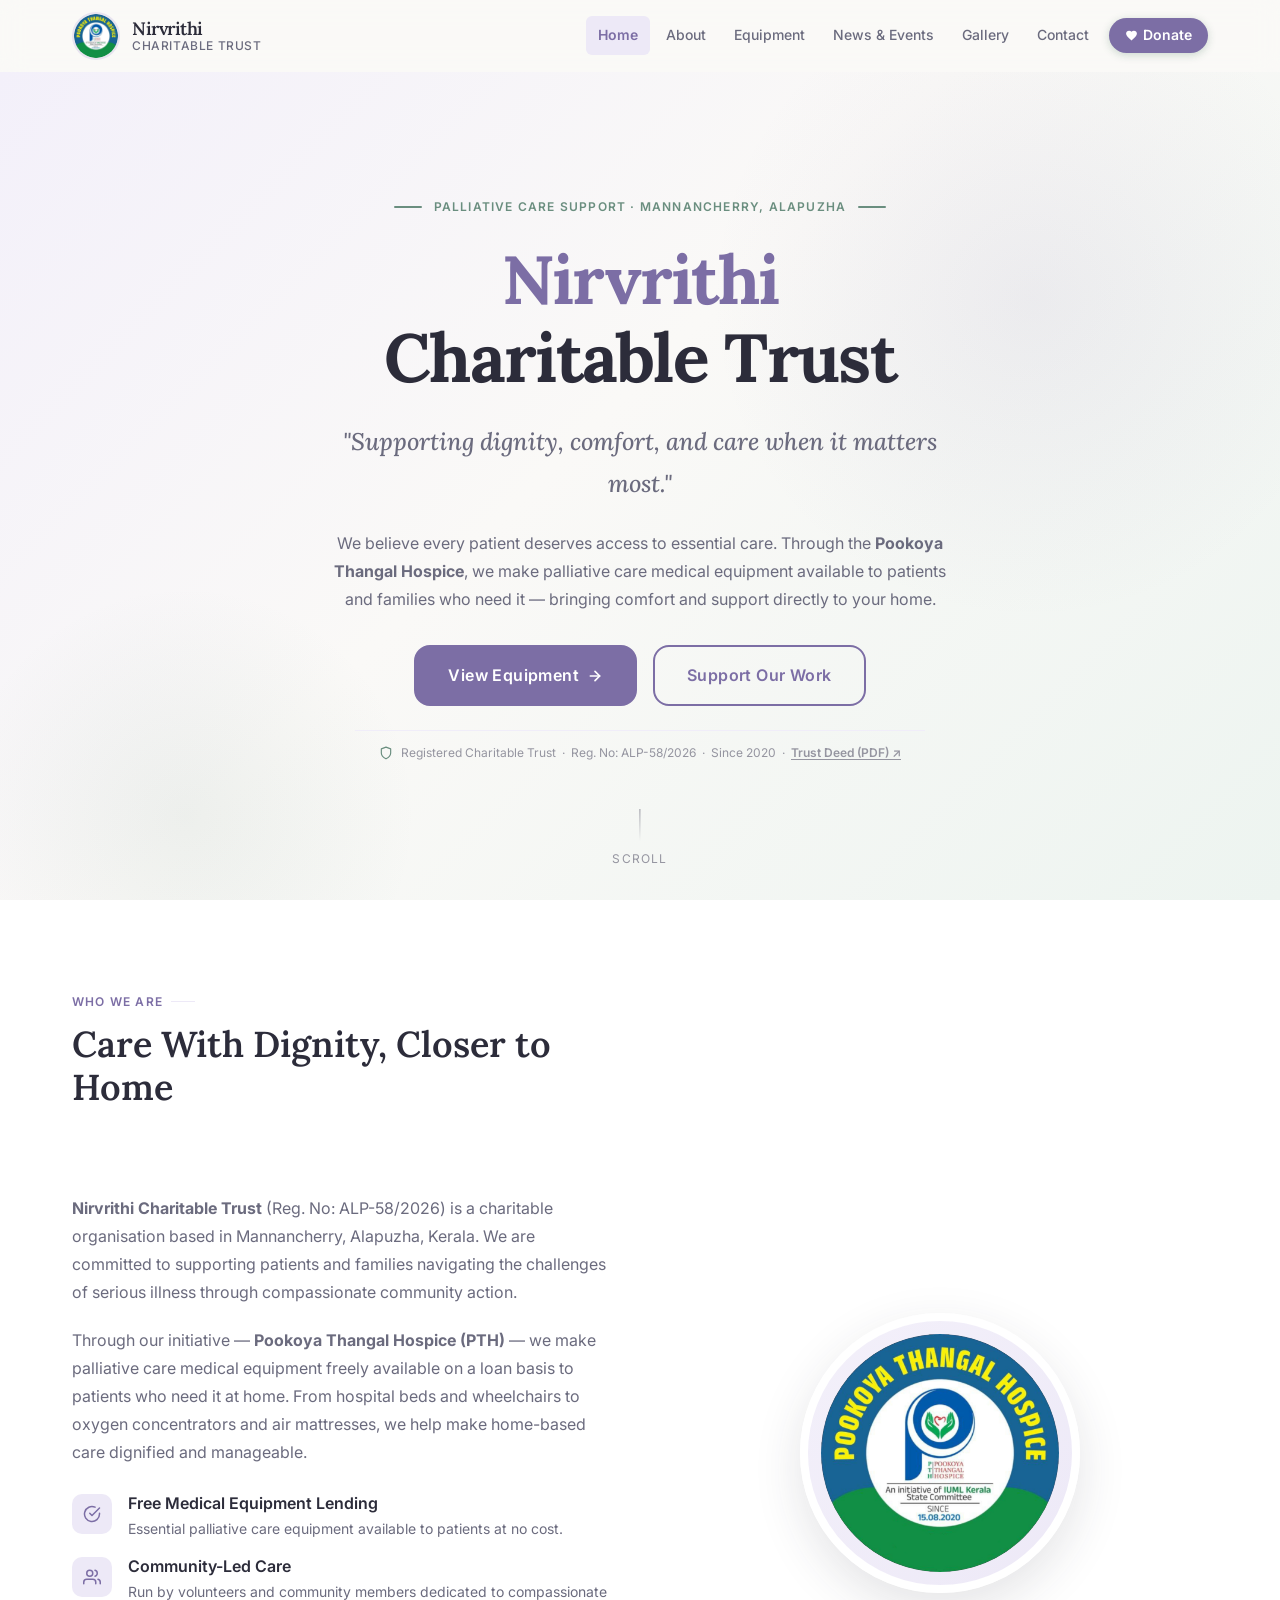
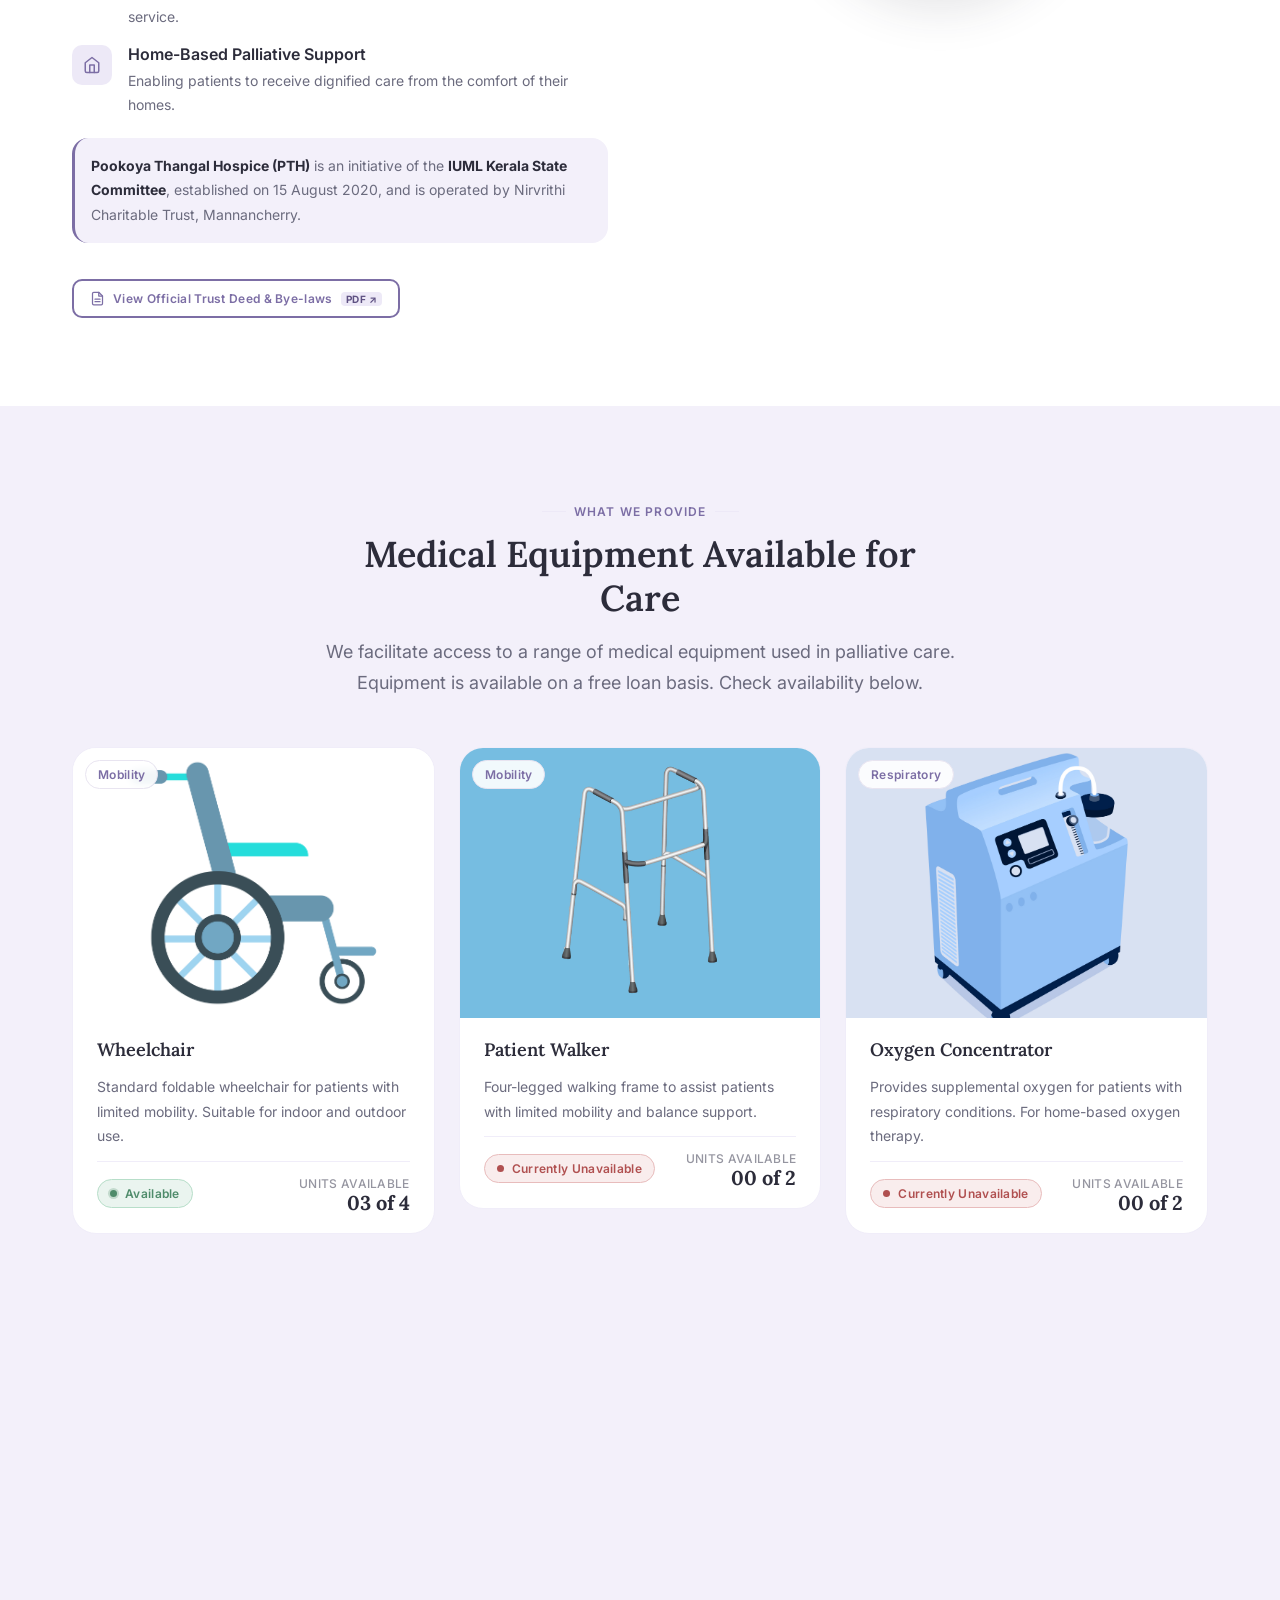
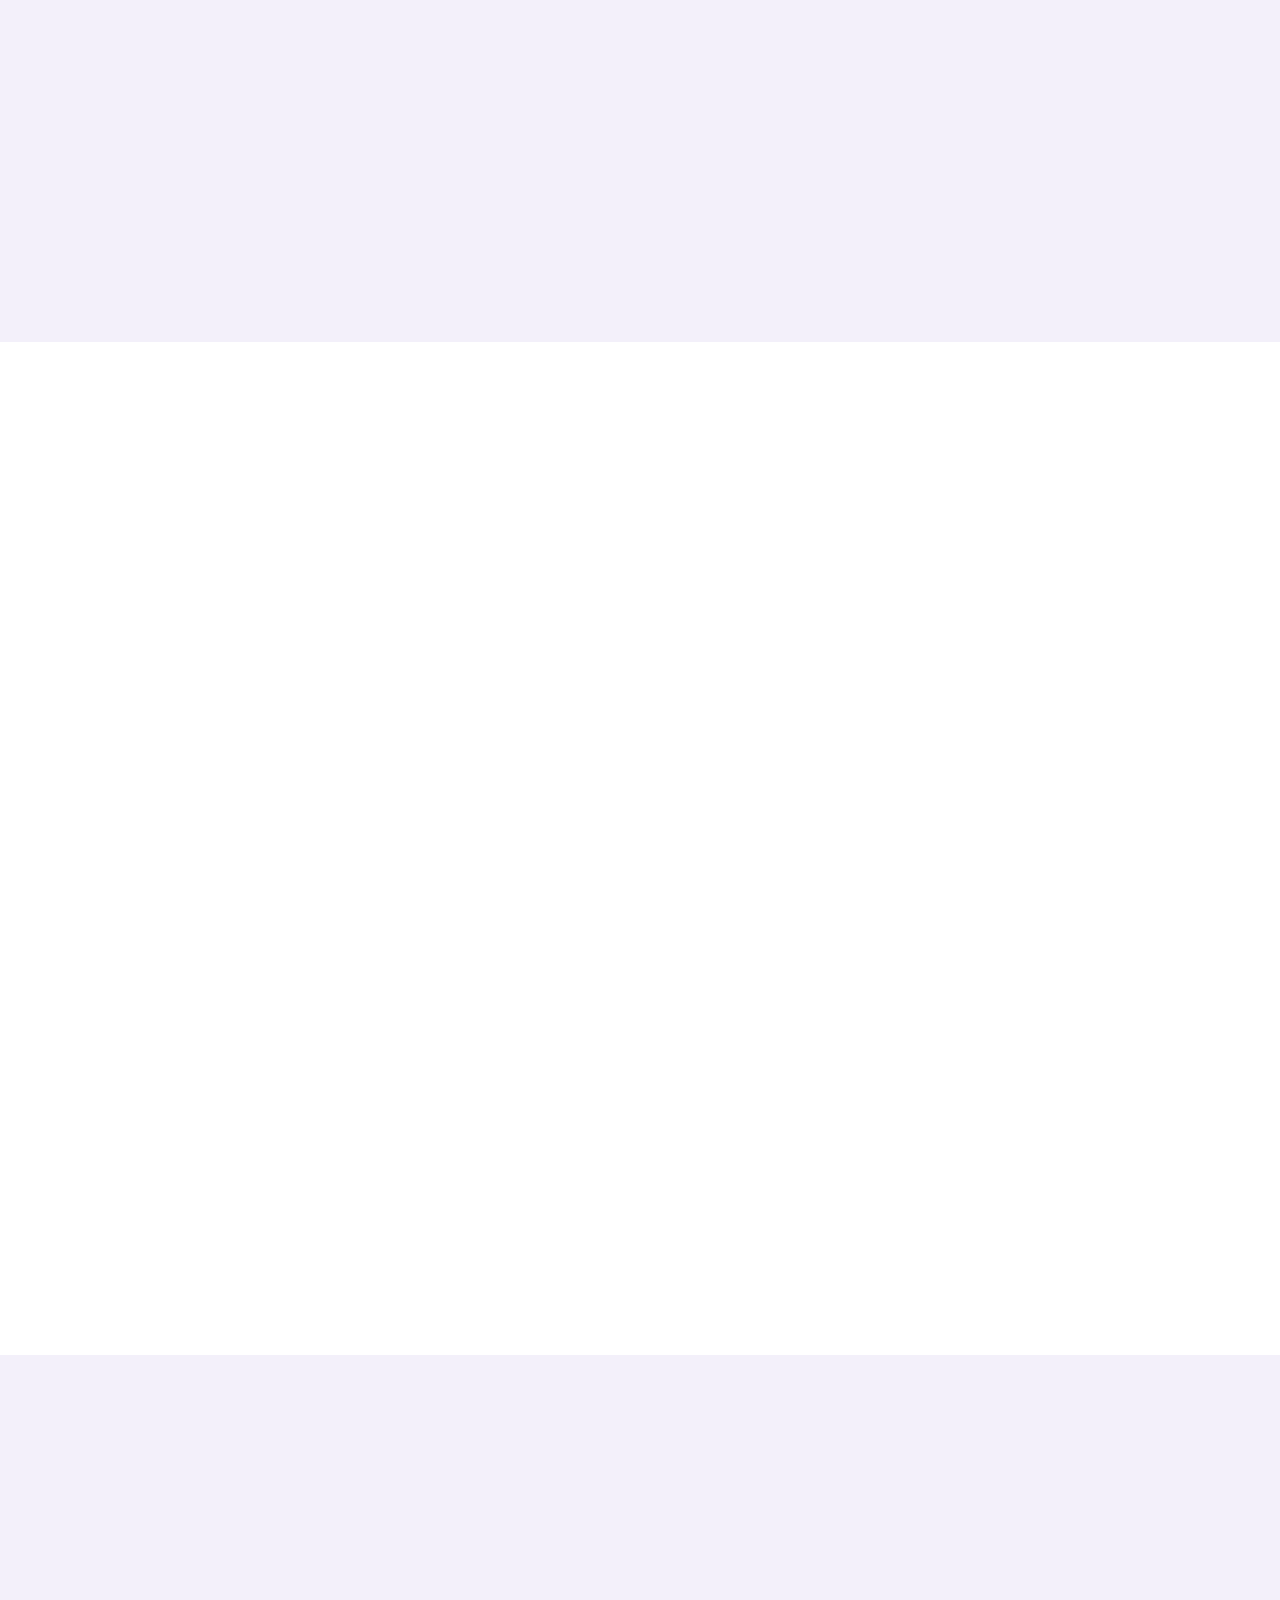
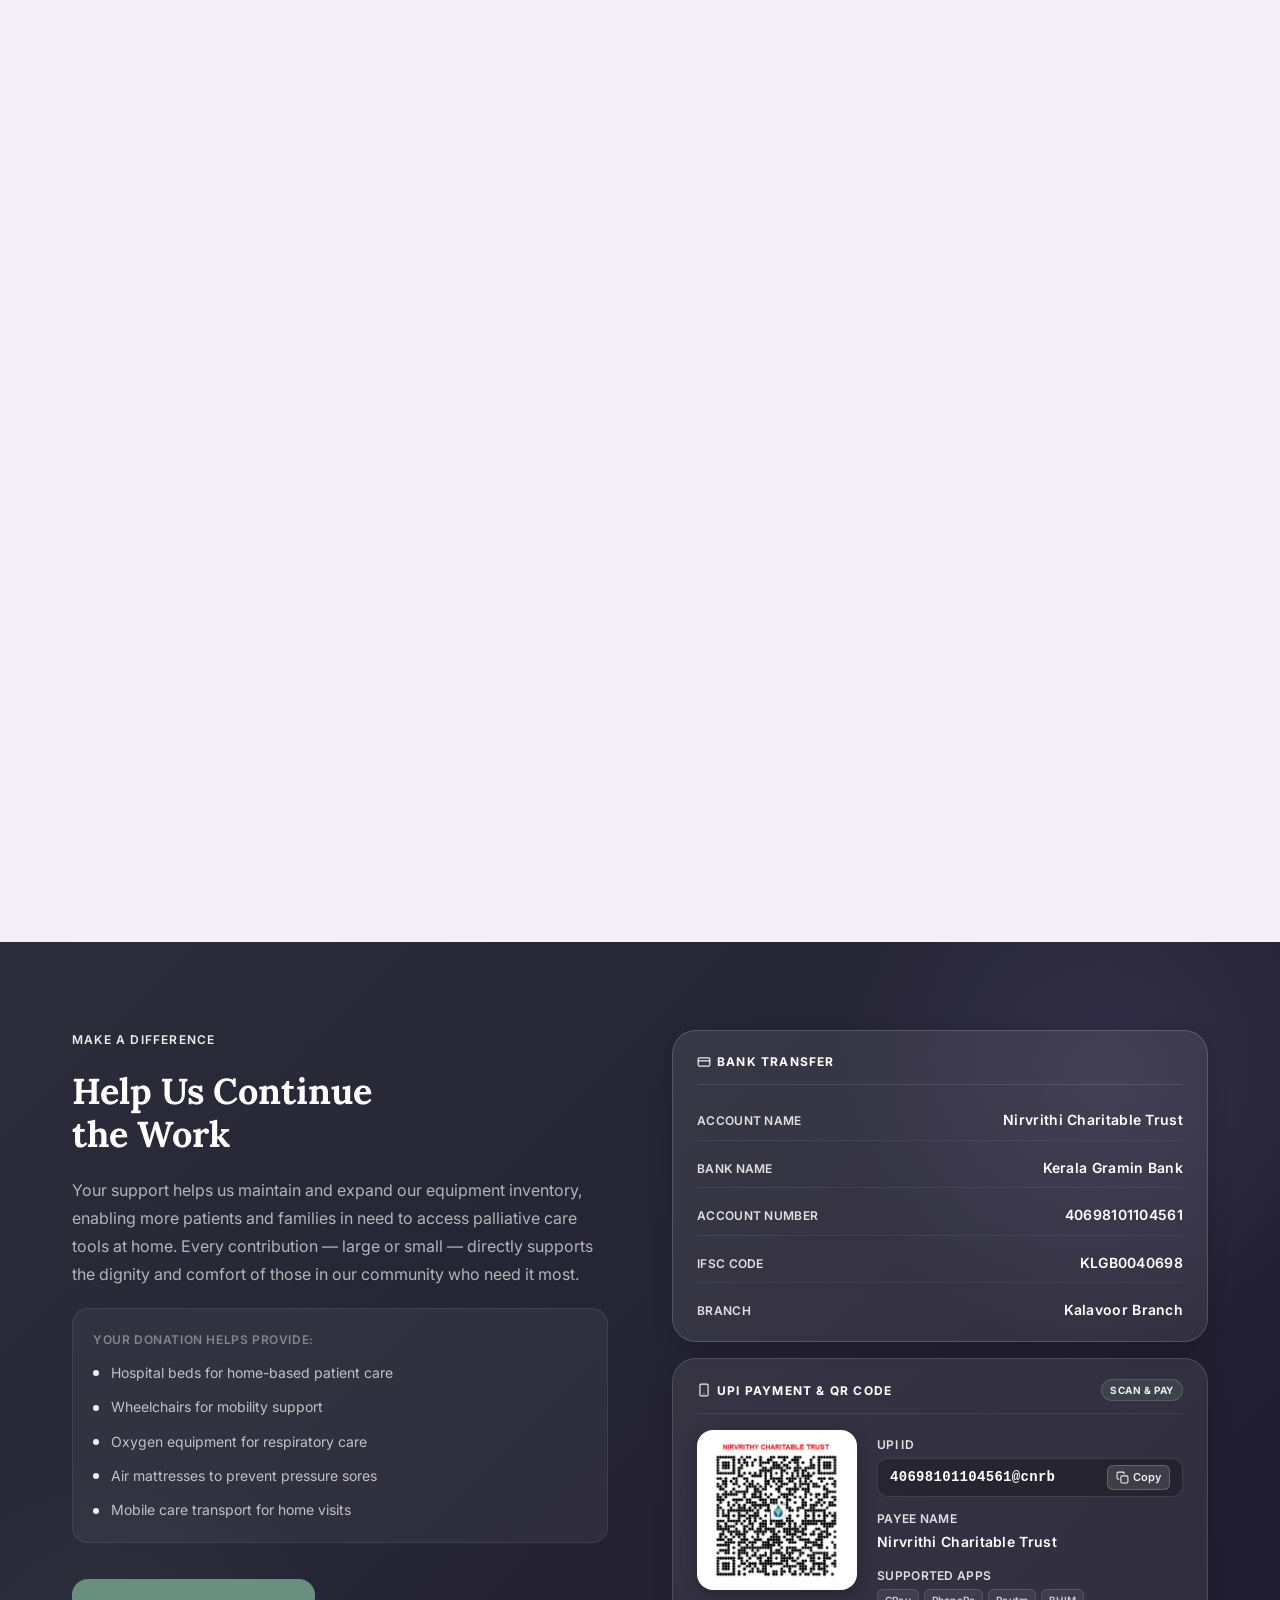
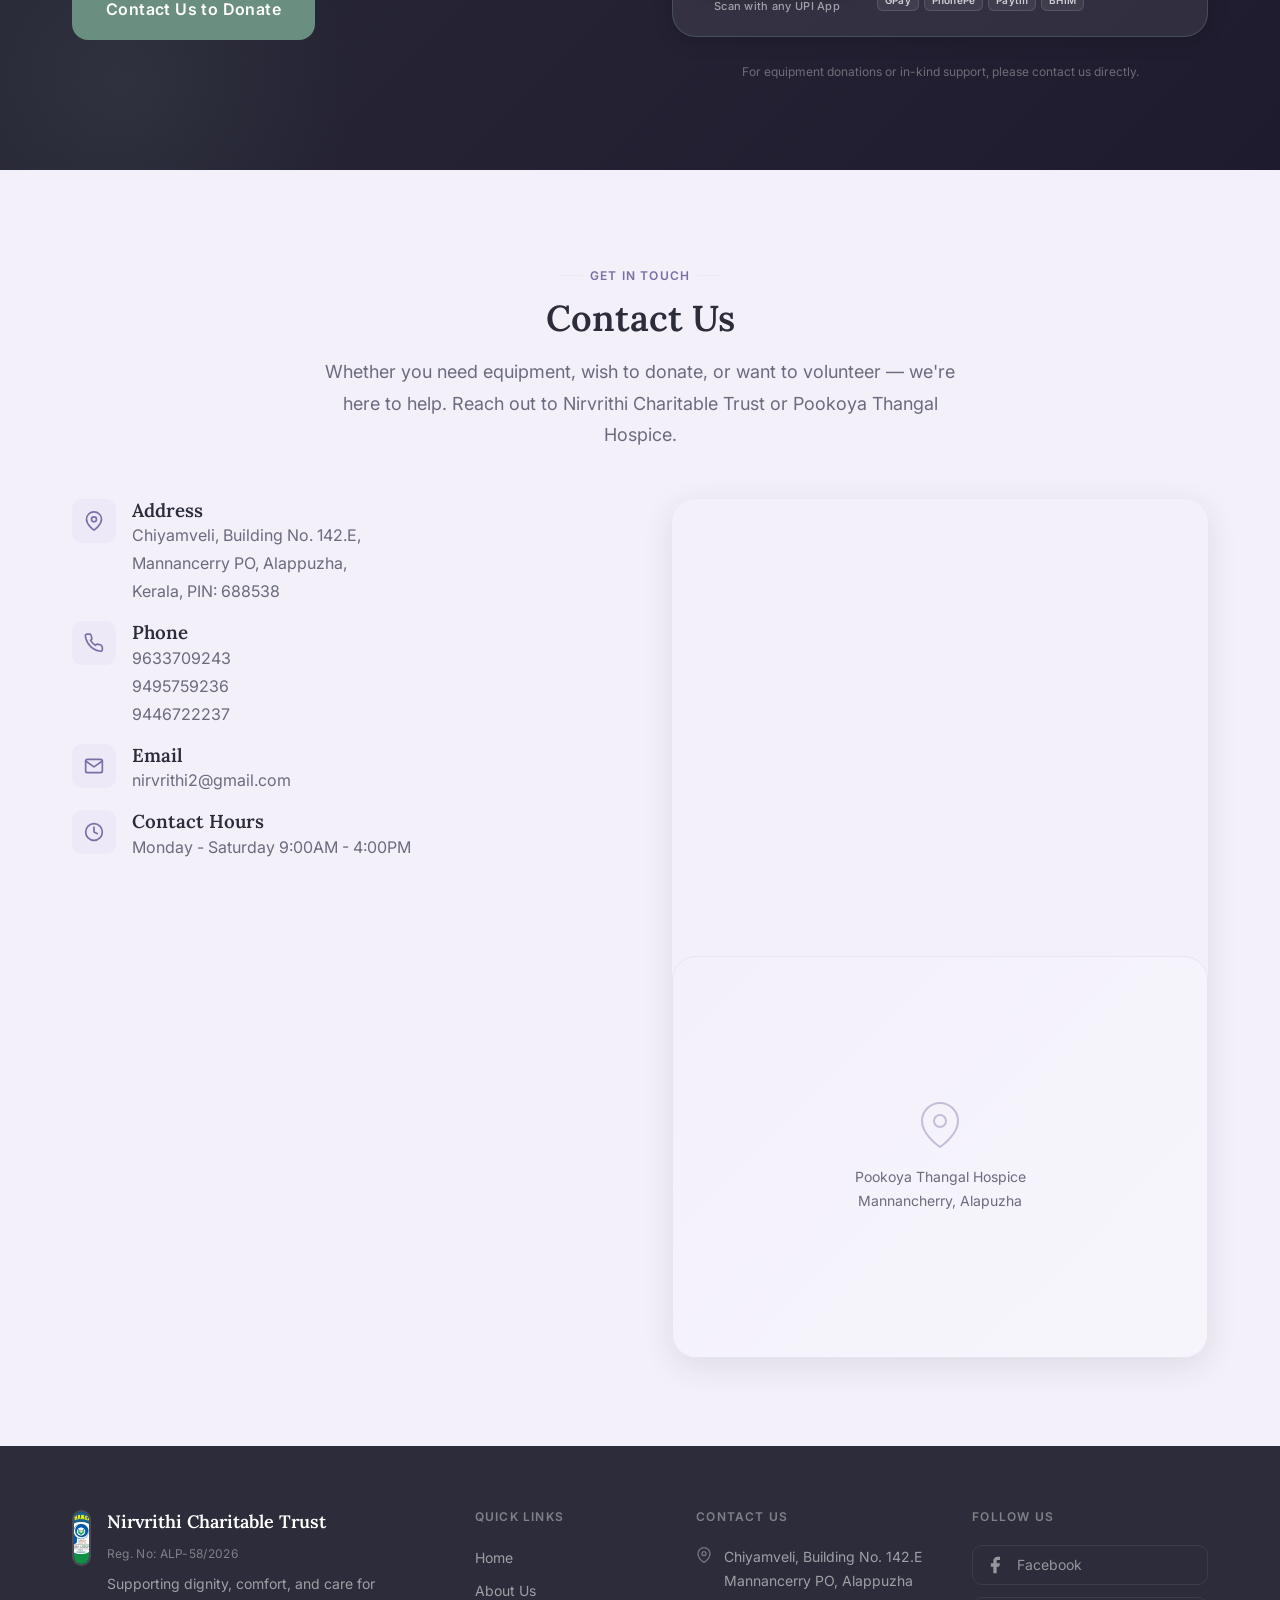
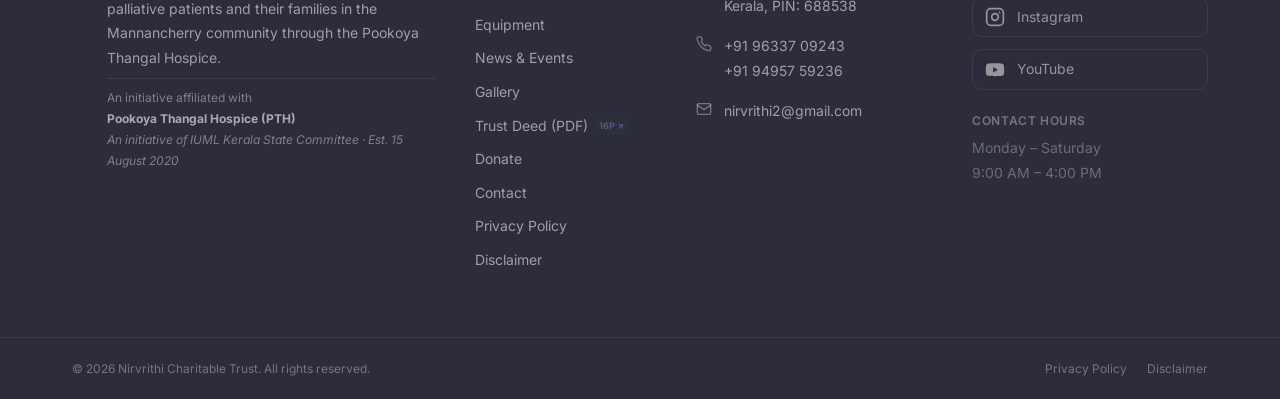
==== commit 76137036: "updated epuip images and SEO optimisation" ====
--- a/index.html
+++ b/index.html
@@ -6,29 +6,167 @@
   <meta name="viewport" content="width=device-width, initial-scale=1.0" />
 
   <!-- SEO -->
-  <title>Nirvrithi Charitable Trust | Palliative Care & Medical Equipment Support</title>
+  <title>Nirvrithi Charitable Trust | Palliative Care &amp; Free Medical Equipment | Mannancherry, Alappuzha</title>
   <meta name="description"
-    content="Nirvrithi Charitable Trust supports palliative care patients and families in Mannancherry, Alapuzha by providing access to essential medical equipment through the Pookoya Thangal Hospice." />
+    content="Nirvrithi Charitable Trust (Reg. No: ALP-58/2026) supports palliative care patients and families in Mannancherry, Alappuzha by providing free access to essential medical equipment through the Pookoya Thangal Hospice." />
   <meta name="keywords"
-    content="Nirvrithi Charitable Trust, Pookoya Thangal Hospice, palliative care, medical equipment, Mannancherry, Alapuzha, Kerala" />
+    content="Nirvrithi Charitable Trust, Pookoya Thangal Hospice, PTH Mannancherry, palliative care Alappuzha, free medical equipment lending Kerala, wheelchair loan Mannancherry, fowler bed, oxygen concentrator Alappuzha, oxygen cylinder hospice, air bed palliative care, home care support Kerala" />
   <meta name="author" content="Nirvrithi Charitable Trust" />
-  <link rel="canonical" href="index.html" />
-
-  <!-- Open Graph -->
+  <meta name="publisher" content="Nirvrithi Charitable Trust" />
+  <meta name="robots" content="index, follow, max-image-preview:large, max-snippet:-1, max-video-preview:-1" />
+  <meta name="googlebot" content="index, follow" />
+  <link rel="canonical" href="https://nirvrithitrust.org/" />
+
+  <!-- Geographic & Local SEO -->
+  <meta name="geo.region" content="IN-KL" />
+  <meta name="geo.placename" content="Mannancherry, Alappuzha, Kerala, India" />
+  <meta name="geo.position" content="9.572588;76.339497" />
+  <meta name="ICBM" content="9.572588, 76.339497" />
+
+  <!-- Mobile & PWA Theme -->
+  <meta name="theme-color" content="#1e563c" />
+  <meta name="apple-mobile-web-app-title" content="Nirvrithi Trust" />
+  <meta name="application-name" content="Nirvrithi Charitable Trust" />
+
+  <!-- Open Graph / Facebook / WhatsApp -->
   <meta property="og:type" content="website" />
-  <meta property="og:title" content="Nirvrithi Charitable Trust | Palliative Care & Medical Equipment" />
+  <meta property="og:site_name" content="Nirvrithi Charitable Trust — Pookoya Thangal Hospice" />
+  <meta property="og:title" content="Nirvrithi Charitable Trust | Palliative Care &amp; Free Medical Equipment" />
   <meta property="og:description"
-    content="Supporting dignity, comfort, and care when it matters most. Palliative care medical equipment for patients and families in Mannancherry, Alapuzha." />
-  <meta property="og:image" content="assets/images/logo.png" />
-  <meta property="og:url" content="index.html" />
-
-  <!-- Favicon (use logo) -->
+    content="Supporting dignity, comfort, and care when it matters most. Free palliative care medical equipment lending for patients and families in Mannancherry, Alappuzha." />
+  <meta property="og:url" content="https://nirvrithitrust.org/" />
+  <meta property="og:image" content="https://nirvrithitrust.org/assets/images/logo.png" />
+  <meta property="og:image:alt" content="Nirvrithi Charitable Trust and Pookoya Thangal Hospice Logo" />
+  <meta property="og:image:width" content="512" />
+  <meta property="og:image:height" content="512" />
+  <meta property="og:locale" content="en_IN" />
+
+  <!-- Twitter Cards -->
+  <meta name="twitter:card" content="summary" />
+  <meta name="twitter:title" content="Nirvrithi Charitable Trust | Palliative Care &amp; Free Medical Equipment" />
+  <meta name="twitter:description"
+    content="Supporting dignity, comfort, and care when it matters most. Free palliative care medical equipment lending in Mannancherry, Alappuzha." />
+  <meta name="twitter:image" content="https://nirvrithitrust.org/assets/images/logo.png" />
+  <meta name="twitter:image:alt" content="Nirvrithi Charitable Trust Logo" />
+
+  <!-- Favicon -->
   <link rel="icon" type="image/png" href="assets/images/logo.png" />
+
+  <!-- Schema.org JSON-LD Structured Data -->
+  <script type="application/ld+json">
+  {
+    "@context": "https://schema.org",
+    "@graph": [
+      {
+        "@type": "WebSite",
+        "@id": "https://nirvrithitrust.org/#website",
+        "url": "https://nirvrithitrust.org/",
+        "name": "Nirvrithi Charitable Trust",
+        "alternateName": [
+          "Pookoya Thangal Hospice",
+          "PTH Mannancherry",
+          "Nirvrithi Trust"
+        ],
+        "description": "Official website of Nirvrithi Charitable Trust and Pookoya Thangal Hospice, providing palliative care and free medical equipment loans in Mannancherry, Alappuzha, Kerala.",
+        "inLanguage": "en-IN",
+        "publisher": {
+          "@id": "https://nirvrithitrust.org/#organization"
+        }
+      },
+      {
+        "@type": ["NGO", "MedicalOrganization", "LocalBusiness"],
+        "@id": "https://nirvrithitrust.org/#organization",
+        "name": "Nirvrithi Charitable Trust",
+        "alternateName": "Pookoya Thangal Hospice",
+        "legalName": "Nirvrithi Charitable Trust",
+        "foundingDate": "2020-08-15",
+        "identifier": "ALP-58/2026",
+        "taxID": "Reg. No: ALP-58/2026",
+        "description": "Nirvrithi Charitable Trust is a registered non-profit organization operating Pookoya Thangal Hospice in Mannancherry, Alappuzha. We offer free palliative care support and free medical equipment loans including hospital beds, wheelchairs, oxygen concentrators, and air mattresses to patients in need.",
+        "url": "https://nirvrithitrust.org/",
+        "logo": "https://nirvrithitrust.org/assets/images/logo.png",
+        "image": "https://nirvrithitrust.org/assets/images/logo.png",
+        "telephone": [
+          "+919633709243",
+          "+919495759236",
+          "+919446722237"
+        ],
+        "email": "nirvrithi2@gmail.com",
+        "priceRange": "Free",
+        "currenciesAccepted": "INR",
+        "paymentAccepted": "Bank Transfer, UPI (Donations)",
+        "address": {
+          "@type": "PostalAddress",
+          "streetAddress": "Chiyamveli, Building No. 142.E",
+          "addressLocality": "Mannancherry",
+          "addressRegion": "Kerala",
+          "postalCode": "688538",
+          "addressCountry": "IN"
+        },
+        "geo": {
+          "@type": "GeoCoordinates",
+          "latitude": 9.572588,
+          "longitude": 76.339497
+        },
+        "openingHoursSpecification": [
+          {
+            "@type": "OpeningHoursSpecification",
+            "dayOfWeek": [
+              "Monday",
+              "Tuesday",
+              "Wednesday",
+              "Thursday",
+              "Friday",
+              "Saturday"
+            ],
+            "opens": "09:00",
+            "closes": "16:00"
+          }
+        ],
+        "areaServed": [
+          {
+            "@type": "AdministrativeArea",
+            "name": "Mannancherry"
+          },
+          {
+            "@type": "AdministrativeArea",
+            "name": "Alappuzha District"
+          },
+          {
+            "@type": "AdministrativeArea",
+            "name": "Kerala"
+          }
+        ],
+        "knowsAbout": [
+          "Palliative Care",
+          "Home Healthcare",
+          "Medical Equipment Lending",
+          "Wheelchairs",
+          "Hospital Beds",
+          "Oxygen Cylinders & Concentrators",
+          "Hospice Care"
+        ]
+      },
+      {
+        "@type": "BreadcrumbList",
+        "@id": "https://nirvrithitrust.org/#breadcrumb",
+        "itemListElement": [
+          {
+            "@type": "ListItem",
+            "position": 1,
+            "name": "Home",
+            "item": "https://nirvrithitrust.org/"
+          }
+        ]
+      }
+    ]
+  }
+  </script>
 
   <!-- CSS -->
   <link rel="stylesheet" href="css/reset.css" />
   <link rel="stylesheet" href="css/tokens.css" />
-  <link rel="stylesheet" href="css/components.css?v=2.5" />
+  <link rel="stylesheet" href="css/components.css?v=2.6" />
   <link rel="stylesheet" href="css/pages.css?v=2.3" />
 </head>
 
@@ -526,8 +664,7 @@
                 </div>
                 <div class="contact__item-content">
                   <h3>Email</h3>
-                  <!-- PLACEHOLDER: Replace with actual email address -->
-                  <a href="mailto:nirvrithi2@gmail.com ">nirvrithi2@gmail.com </a>
+                  <a href="mailto:nirvrithi2@gmail.com">nirvrithi2@gmail.com</a>
                 </div>
               </div>
 
@@ -578,17 +715,17 @@
 
   <!-- ── Scripts ─────────────────────────────────────────── -->
   <!-- Data -->
-  <script src="js/data/equipment.js?v=2.5"></script>
-  <script src="js/data/news.js?v=2.1"></script>
-  <script src="js/data/gallery.js?v=2.1"></script>
+  <script src="js/data/equipment.js?v=2.6"></script>
+  <script src="js/data/news.js?v=2.3"></script>
+  <script src="js/data/gallery.js?v=2.3"></script>
   <!-- Utilities -->
   <script src="js/utils/animations.js"></script>
   <!-- Components -->
   <script src="js/components/navbar.js?v=2.1"></script>
   <script src="js/components/footer.js?v=2.1"></script>
   <script src="js/components/equipment-card.js?v=2.4"></script>
-  <script src="js/components/news-card.js?v=2.5"></script>
-  <script src="js/components/gallery-grid.js?v=2.5"></script>
+  <script src="js/components/news-card.js?v=2.6"></script>
+  <script src="js/components/gallery-grid.js?v=2.6"></script>
   <!-- Pages -->
   <script src="js/pages/home.js?v=2.2"></script>
 
--- a/css/components.css
+++ b/css/components.css
@@ -1053,6 +1053,7 @@
   color: var(--clr-text-body);
   line-height: var(--lh-relaxed);
   margin-bottom: var(--sp-6);
+  white-space: pre-line;
 }
 
 .news-modal__footer {
